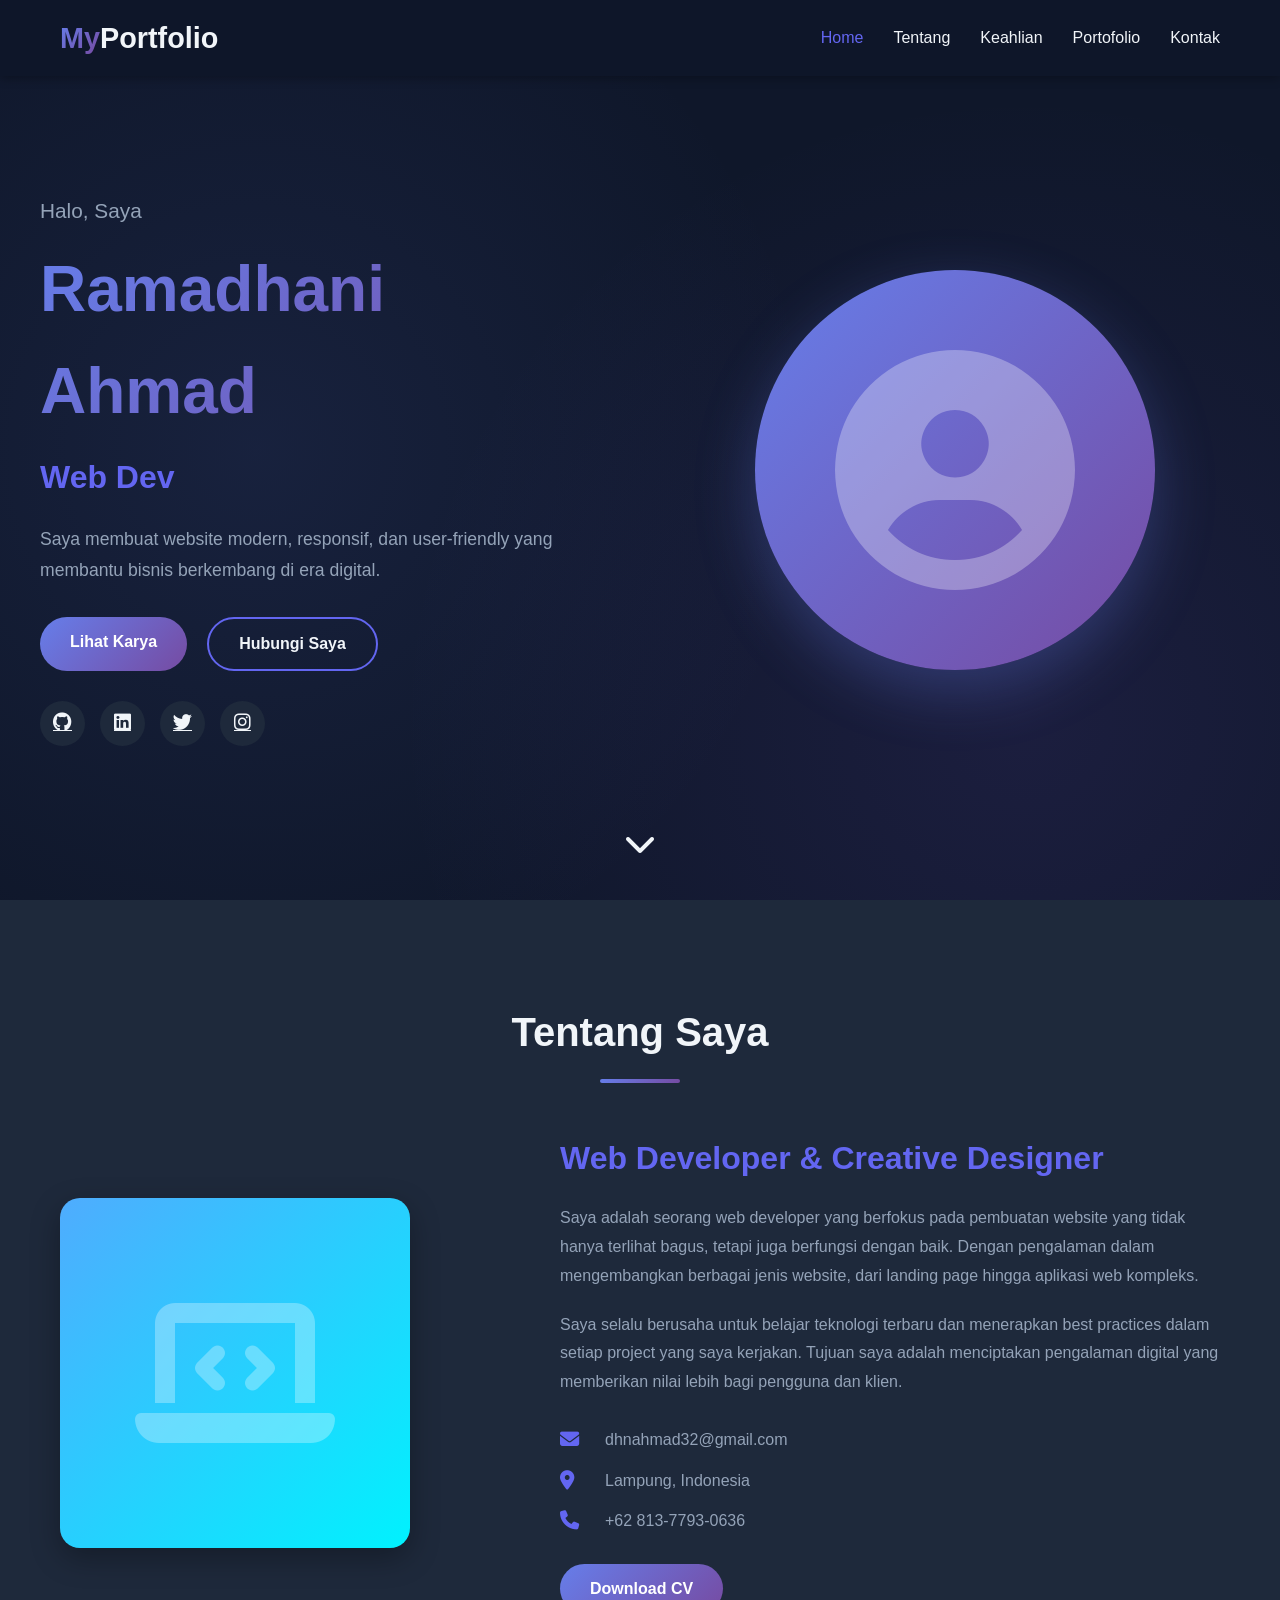
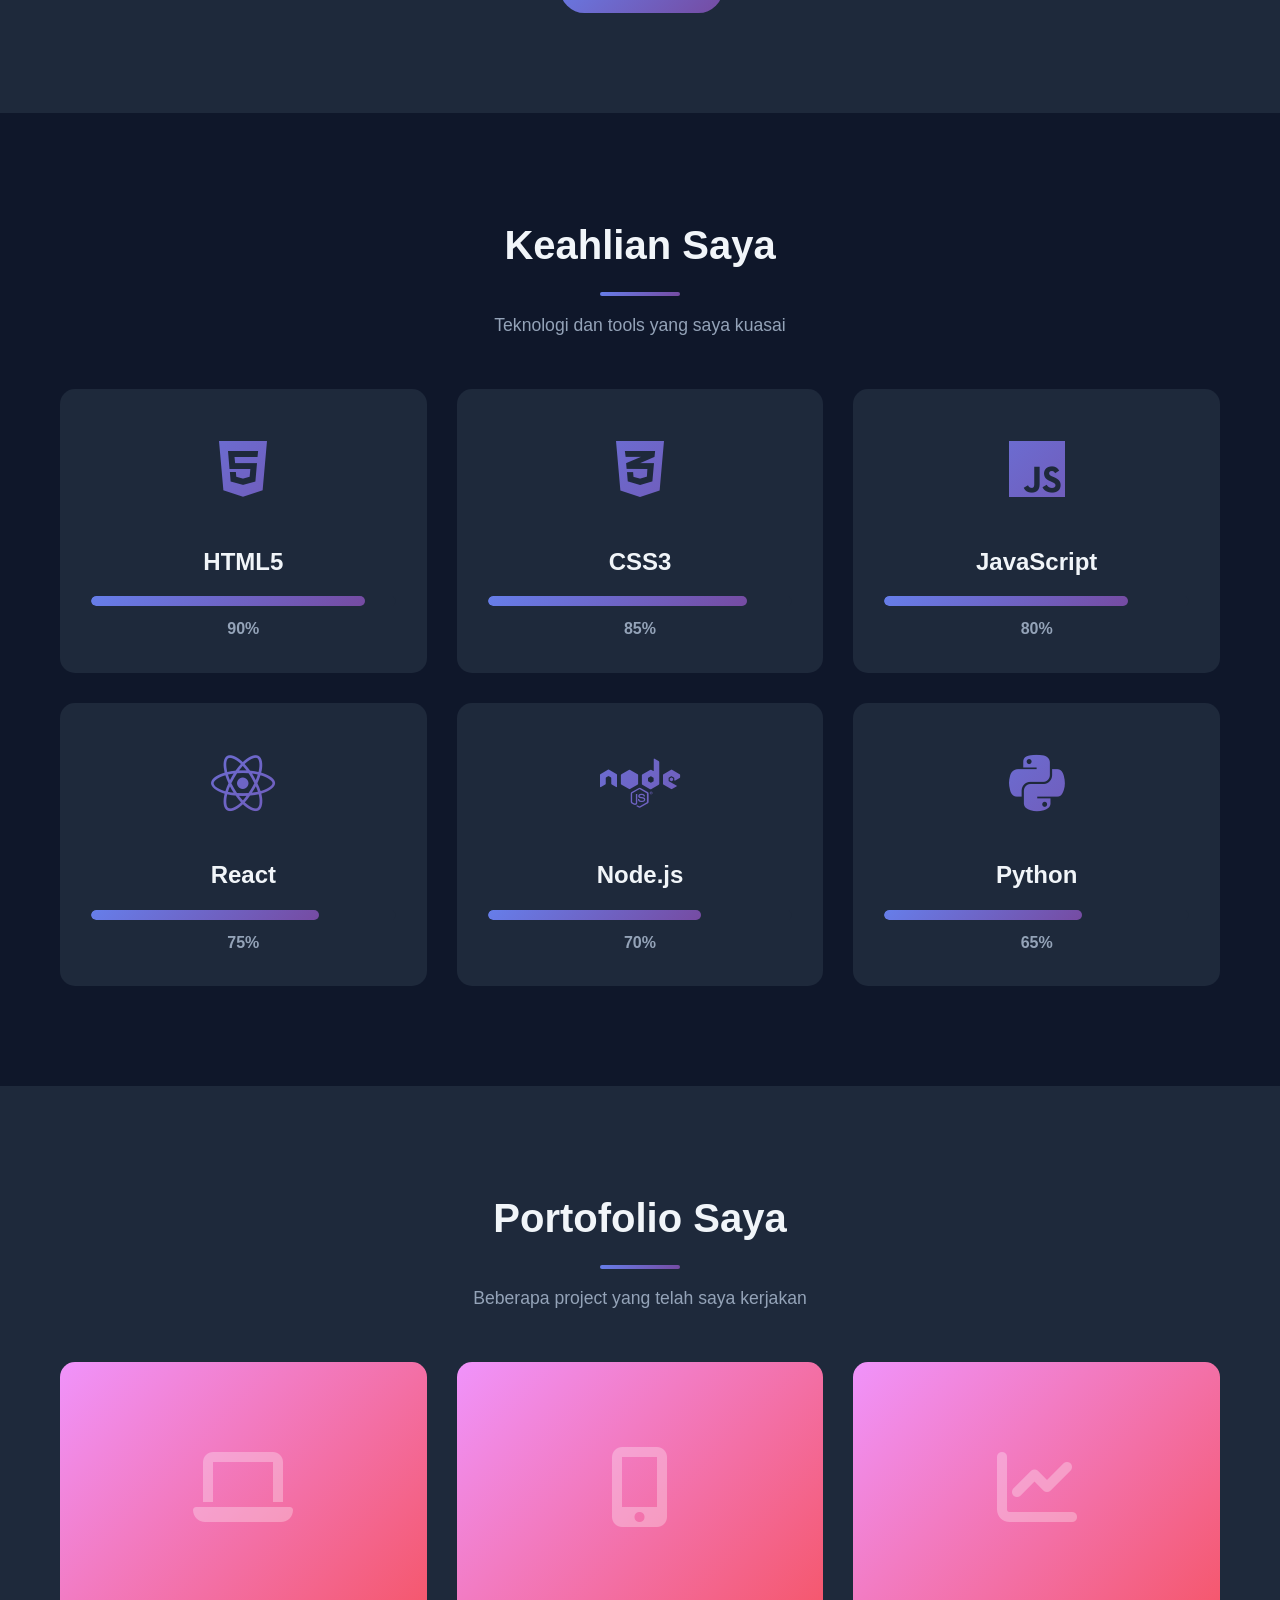
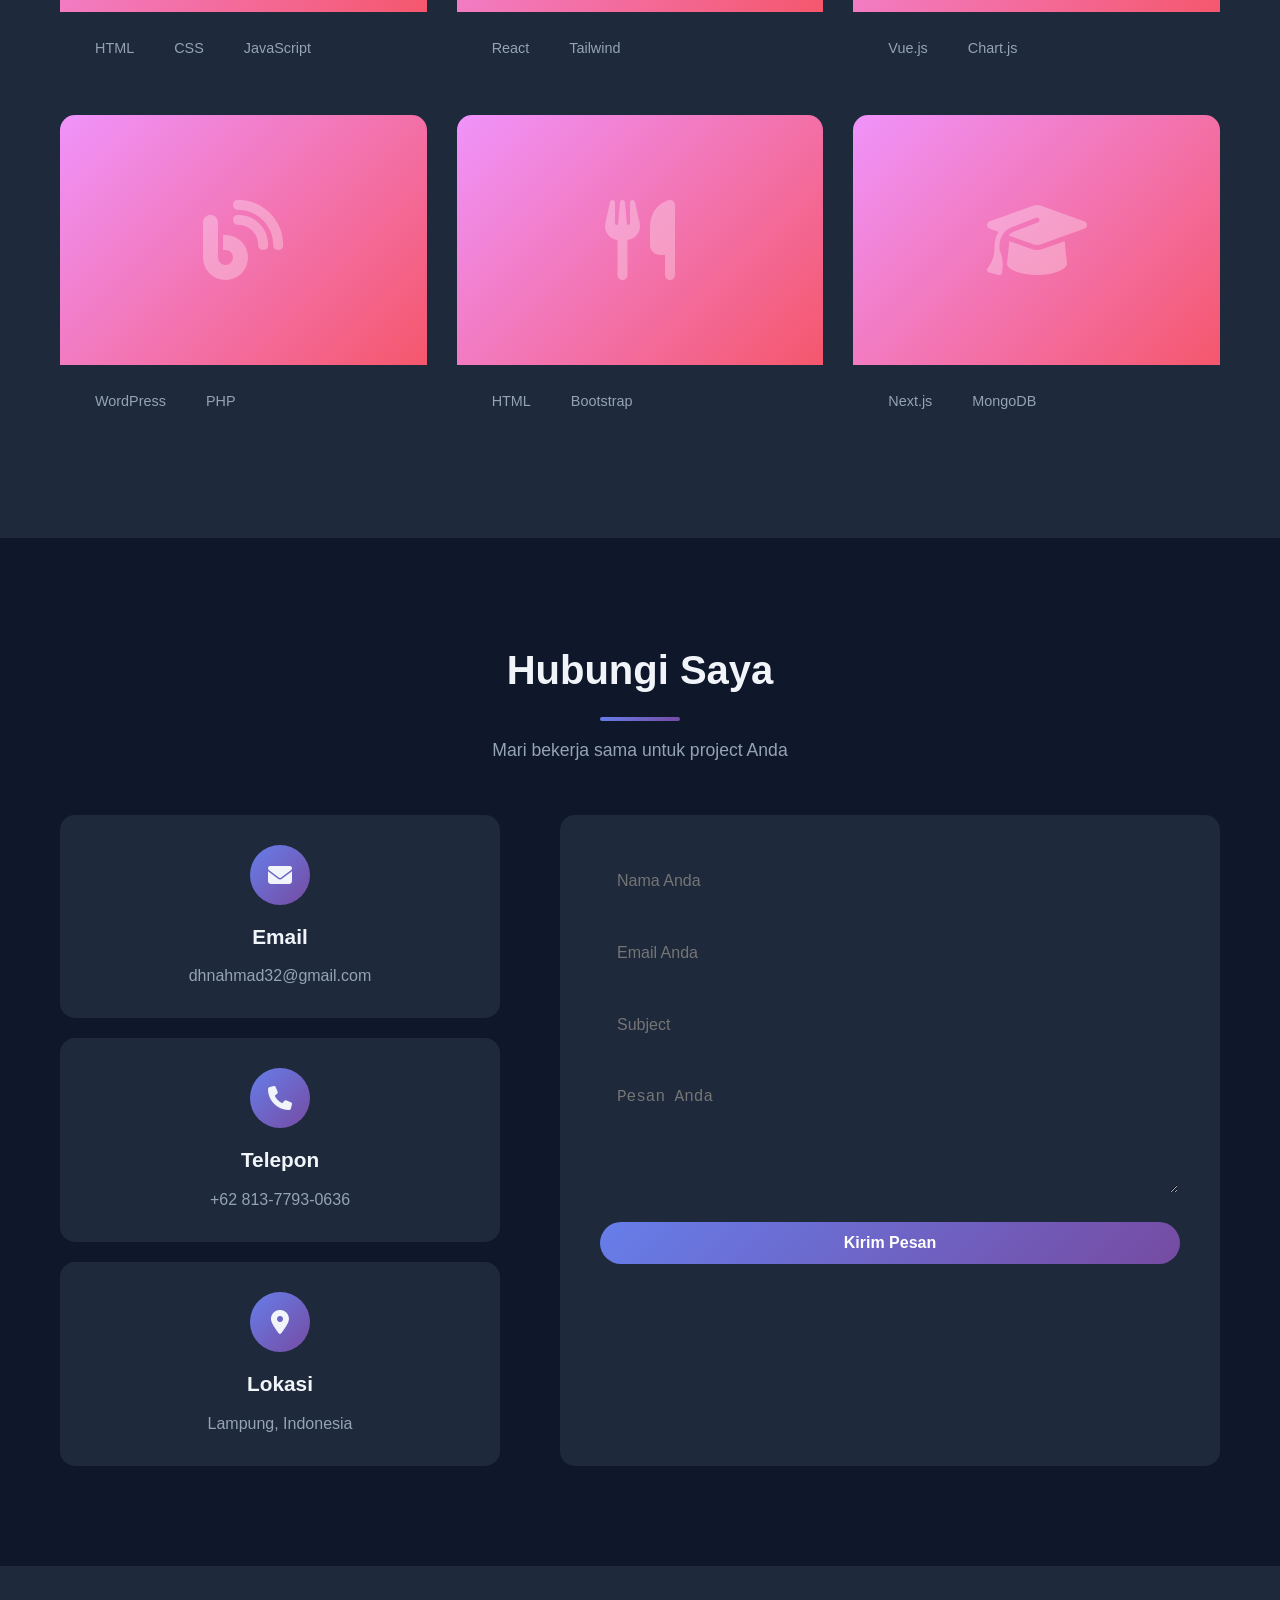
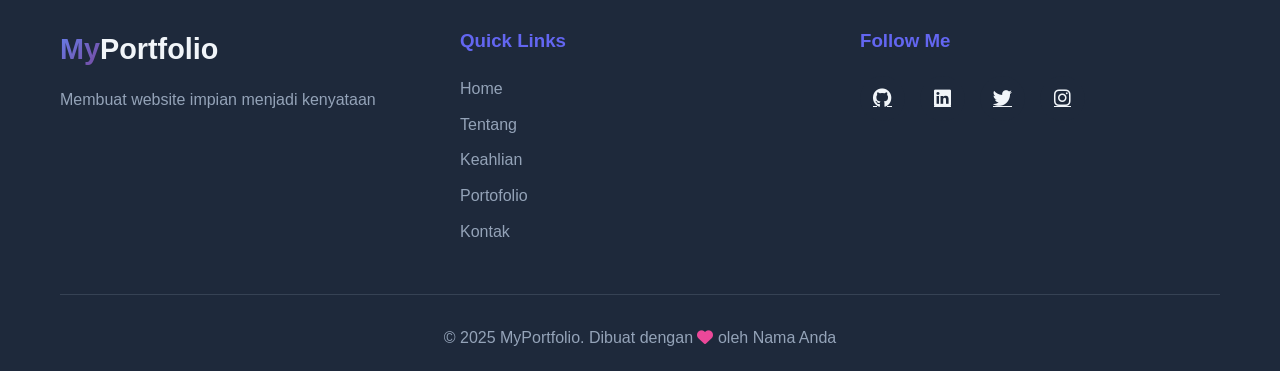
==== index.html @ 83911832 "porto" ====
<!DOCTYPE html>
<html lang="id">
<head>
    <meta charset="UTF-8">
    <meta name="viewport" content="width=device-width, initial-scale=1.0">
    <title>Portofolio Saya | Web Developer</title>
    <link rel="stylesheet" href="styles.css">
    <link rel="stylesheet" href="https://cdnjs.cloudflare.com/ajax/libs/font-awesome/6.4.0/css/all.min.css">
</head>
<body>
    <!-- Navigation -->
    <nav class="navbar">
        <div class="container">
            <div class="logo">
                <h2><span class="gradient-text">My</span>Portfolio</h2>
            </div>
            <ul class="nav-links">
                <li><a href="#home">Home</a></li>
                <li><a href="#about">Tentang</a></li>
                <li><a href="#skills">Keahlian</a></li>
                <li><a href="#portfolio">Portofolio</a></li>
                <li><a href="#contact">Kontak</a></li>
            </ul>
            <div class="hamburger">
                <span></span>
                <span></span>
                <span></span>
            </div>
        </div>
    </nav>

    <!-- Hero Section -->
    <section id="home" class="hero">
        <div class="hero-content">
            <div class="hero-text">
                <p class="greeting">Halo, Saya</p>
                <h1 class="name">Ramadhani Ahmad</h1>
                <h2 class="title">
                    <span class="typing-text">Web Developer & Designer</span>
                </h2>
                <p class="description">
                    Saya membuat website modern, responsif, dan user-friendly yang membantu bisnis berkembang di era digital.
                </p>
                <div class="hero-buttons">
                    <a href="#portfolio" class="btn btn-primary">Lihat Karya</a>
                    <a href="#contact" class="btn btn-secondary">Hubungi Saya</a>
                </div>
                <div class="social-links">
                    <a href="https://github.com/dhani57" target="_blank"><i class="fab fa-github"></i></a>
                    <a href="https://www.linkedin.com/in/ramadhani-ahmad/" target="_blank"><i class="fab fa-linkedin"></i></a>
                    <a href="#" target="_blank"><i class="fab fa-twitter"></i></a>
                    <a href="https://www.instagram.com/ramadhnii_ahmd/" target="_blank"><i class="fab fa-instagram"></i></a>
                </div>
            </div>
            <div class="hero-image">
                <div class="image-placeholder">
                    <i class="fas fa-user-circle"></i>
                </div>
            </div>
        </div>
        <div class="scroll-down">
            <a href="#about"><i class="fas fa-chevron-down"></i></a>
        </div>
    </section>

    <!-- About Section -->
    <section id="about" class="about">
        <div class="container">
            <h2 class="section-title">Tentang Saya</h2>
            <div class="about-content">
                <div class="about-image">
                    <div class="about-img-placeholder">
                        <i class="fas fa-laptop-code"></i>
                    </div>
                </div>
                <div class="about-text">
                    <h3>Web Developer & Creative Designer</h3>
                    <p>
                        Saya adalah seorang web developer yang berfokus pada pembuatan website yang tidak hanya terlihat bagus, 
                        tetapi juga berfungsi dengan baik. Dengan pengalaman dalam mengembangkan berbagai jenis website, 
                        dari landing page hingga aplikasi web kompleks.
                    </p>
                    <p>
                        Saya selalu berusaha untuk belajar teknologi terbaru dan menerapkan best practices dalam setiap project 
                        yang saya kerjakan. Tujuan saya adalah menciptakan pengalaman digital yang memberikan nilai lebih bagi 
                        pengguna dan klien.
                    </p>
                    <div class="about-info">
                        <div class="info-item">
                            <i class="fas fa-envelope"></i>
                            <span>dhnahmad32@gmail.com</span>
                        </div>
                        <div class="info-item">
                            <i class="fas fa-map-marker-alt"></i>
                            <span>Lampung, Indonesia</span>
                        </div>
                        <div class="info-item">
                            <i class="fas fa-phone"></i>
                            <span>+62 813-7793-0636</span>
                        </div>
                    </div>
                    <a href="#" class="btn btn-primary" download>Download CV</a>
                </div>
            </div>
        </div>
    </section>

    <!-- Skills Section -->
    <section id="skills" class="skills">
        <div class="container">
            <h2 class="section-title">Keahlian Saya</h2>
            <p class="section-subtitle">Teknologi dan tools yang saya kuasai</p>
            <div class="skills-grid">
                <div class="skill-card">
                    <div class="skill-icon">
                        <i class="fab fa-html5"></i>
                    </div>
                    <h3>HTML5</h3>
                    <div class="skill-bar">
                        <div class="skill-progress" style="width: 90%"></div>
                    </div>
                    <span class="skill-percent">90%</span>
                </div>
                <div class="skill-card">
                    <div class="skill-icon">
                        <i class="fab fa-css3-alt"></i>
                    </div>
                    <h3>CSS3</h3>
                    <div class="skill-bar">
                        <div class="skill-progress" style="width: 85%"></div>
                    </div>
                    <span class="skill-percent">85%</span>
                </div>
                <div class="skill-card">
                    <div class="skill-icon">
                        <i class="fab fa-js"></i>
                    </div>
                    <h3>JavaScript</h3>
                    <div class="skill-bar">
                        <div class="skill-progress" style="width: 80%"></div>
                    </div>
                    <span class="skill-percent">80%</span>
                </div>
                <div class="skill-card">
                    <div class="skill-icon">
                        <i class="fab fa-react"></i>
                    </div>
                    <h3>React</h3>
                    <div class="skill-bar">
                        <div class="skill-progress" style="width: 75%"></div>
                    </div>
                    <span class="skill-percent">75%</span>
                </div>
                <div class="skill-card">
                    <div class="skill-icon">
                        <i class="fab fa-node"></i>
                    </div>
                    <h3>Node.js</h3>
                    <div class="skill-bar">
                        <div class="skill-progress" style="width: 70%"></div>
                    </div>
                    <span class="skill-percent">70%</span>
                </div>
                <div class="skill-card">
                    <div class="skill-icon">
                        <i class="fab fa-python"></i>
                    </div>
                    <h3>Python</h3>
                    <div class="skill-bar">
                        <div class="skill-progress" style="width: 65%"></div>
                    </div>
                    <span class="skill-percent">65%</span>
                </div>
            </div>
        </div>
    </section>

    <!-- Portfolio Section -->
    <section id="portfolio" class="portfolio">
        <div class="container">
            <h2 class="section-title">Portofolio Saya</h2>
            <p class="section-subtitle">Beberapa project yang telah saya kerjakan</p>
            <div class="portfolio-grid">
                <div class="portfolio-card">
                    <div class="portfolio-image">
                        <div class="portfolio-placeholder">
                            <i class="fas fa-laptop"></i>
                        </div>
                        <div class="portfolio-overlay">
                            <h3>E-Commerce Book Website</h3>
                            <p>Platform belanja buku online modern dengan fitur lengkap</p>
                            <div class="portfolio-links">
                                <a href="#" class="portfolio-link"><i class="fas fa-eye"></i></a>
                                <a href="#" class="portfolio-link"><i class="fab fa-github"></i></a>
                            </div>
                        </div>
                    </div>
                    <div class="portfolio-info">
                        <div class="portfolio-tags">
                            <span class="tag">HTML</span>
                            <span class="tag">CSS</span>
                            <span class="tag">JavaScript</span>
                        </div>
                    </div>
                </div>
                <div class="portfolio-card">
                    <div class="portfolio-image">
                        <div class="portfolio-placeholder">
                            <i class="fas fa-mobile-alt"></i>
                        </div>
                        <div class="portfolio-overlay">
                            <h3>Landing Page</h3>
                            <p>Landing page responsif untuk startup teknologi</p>
                            <div class="portfolio-links">
                                <a href="#" class="portfolio-link"><i class="fas fa-eye"></i></a>
                                <a href="#" class="portfolio-link"><i class="fab fa-github"></i></a>
                            </div>
                        </div>
                    </div>
                    <div class="portfolio-info">
                        <div class="portfolio-tags">
                            <span class="tag">React</span>
                            <span class="tag">Tailwind</span>
                        </div>
                    </div>
                </div>
                <div class="portfolio-card">
                    <div class="portfolio-image">
                        <div class="portfolio-placeholder">
                            <i class="fas fa-chart-line"></i>
                        </div>
                        <div class="portfolio-overlay">
                            <h3>Dashboard Analytics</h3>
                            <p>Dashboard interaktif untuk monitoring data bisnis</p>
                            <div class="portfolio-links">
                                <a href="#" class="portfolio-link"><i class="fas fa-eye"></i></a>
                                <a href="#" class="portfolio-link"><i class="fab fa-github"></i></a>
                            </div>
                        </div>
                    </div>
                    <div class="portfolio-info">
                        <div class="portfolio-tags">
                            <span class="tag">Vue.js</span>
                            <span class="tag">Chart.js</span>
                        </div>
                    </div>
                </div>
                <div class="portfolio-card">
                    <div class="portfolio-image">
                        <div class="portfolio-placeholder">
                            <i class="fas fa-blog"></i>
                        </div>
                        <div class="portfolio-overlay">
                            <h3>Blog Platform</h3>
                            <p>Platform blogging dengan CMS modern</p>
                            <div class="portfolio-links">
                                <a href="#" class="portfolio-link"><i class="fas fa-eye"></i></a>
                                <a href="#" class="portfolio-link"><i class="fab fa-github"></i></a>
                            </div>
                        </div>
                    </div>
                    <div class="portfolio-info">
                        <div class="portfolio-tags">
                            <span class="tag">WordPress</span>
                            <span class="tag">PHP</span>
                        </div>
                    </div>
                </div>
                <div class="portfolio-card">
                    <div class="portfolio-image">
                        <div class="portfolio-placeholder">
                            <i class="fas fa-utensils"></i>
                        </div>
                        <div class="portfolio-overlay">
                            <h3>Restaurant Website</h3>
                            <p>Website restoran dengan sistem pemesanan online</p>
                            <div class="portfolio-links">
                                <a href="#" class="portfolio-link"><i class="fas fa-eye"></i></a>
                                <a href="#" class="portfolio-link"><i class="fab fa-github"></i></a>
                            </div>
                        </div>
                    </div>
                    <div class="portfolio-info">
                        <div class="portfolio-tags">
                            <span class="tag">HTML</span>
                            <span class="tag">Bootstrap</span>
                        </div>
                    </div>
                </div>
                <div class="portfolio-card">
                    <div class="portfolio-image">
                        <div class="portfolio-placeholder">
                            <i class="fas fa-graduation-cap"></i>
                        </div>
                        <div class="portfolio-overlay">
                            <h3>Learning Platform</h3>
                            <p>Platform e-learning interaktif</p>
                            <div class="portfolio-links">
                                <a href="#" class="portfolio-link"><i class="fas fa-eye"></i></a>
                                <a href="#" class="portfolio-link"><i class="fab fa-github"></i></a>
                            </div>
                        </div>
                    </div>
                    <div class="portfolio-info">
                        <div class="portfolio-tags">
                            <span class="tag">Next.js</span>
                            <span class="tag">MongoDB</span>
                        </div>
                    </div>
                </div>
            </div>
        </div>
    </section>

    <!-- Contact Section -->
    <section id="contact" class="contact">
        <div class="container">
            <h2 class="section-title">Hubungi Saya</h2>
            <p class="section-subtitle">Mari bekerja sama untuk project Anda</p>
            <div class="contact-content">
                <div class="contact-info">
                    <div class="contact-card">
                        <div class="contact-icon">
                            <i class="fas fa-envelope"></i>
                        </div>
                        <h3>Email</h3>
                        <p>dhnahmad32@gmail.com</p>
                    </div>
                    <div class="contact-card">
                        <div class="contact-icon">
                            <i class="fas fa-phone"></i>
                        </div>
                        <h3>Telepon</h3>
                        <p>+62 813-7793-0636</p>
                    </div>
                    <div class="contact-card">
                        <div class="contact-icon">
                            <i class="fas fa-map-marker-alt"></i>
                        </div>
                        <h3>Lokasi</h3>
                        <p>Lampung, Indonesia</p>
                    </div>
                </div>
                <form class="contact-form">
                    <div class="form-group">
                        <input type="text" placeholder="Nama Anda" required>
                    </div>
                    <div class="form-group">
                        <input type="email" placeholder="Email Anda" required>
                    </div>
                    <div class="form-group">
                        <input type="text" placeholder="Subject" required>
                    </div>
                    <div class="form-group">
                        <textarea rows="5" placeholder="Pesan Anda" required></textarea>
                    </div>
                    <button type="submit" class="btn btn-primary">Kirim Pesan</button>
                </form>
            </div>
        </div>
    </section>

    <!-- Footer -->
    <footer class="footer">
        <div class="container">
            <div class="footer-content">
                <div class="footer-logo">
                    <h2><span class="gradient-text">My</span>Portfolio</h2>
                    <p>Membuat website impian menjadi kenyataan</p>
                </div>
                <div class="footer-links">
                    <h3>Quick Links</h3>
                    <ul>
                        <li><a href="#home">Home</a></li>
                        <li><a href="#about">Tentang</a></li>
                        <li><a href="#skills">Keahlian</a></li>
                        <li><a href="#portfolio">Portofolio</a></li>
                        <li><a href="#contact">Kontak</a></li>
                    </ul>
                </div>
                <div class="footer-social">
                    <h3>Follow Me</h3>
                    <div class="social-links">
                        <a href="#" target="_blank"><i class="fab fa-github"></i></a>
                        <a href="#" target="_blank"><i class="fab fa-linkedin"></i></a>
                        <a href="#" target="_blank"><i class="fab fa-twitter"></i></a>
                        <a href="#" target="_blank"><i class="fab fa-instagram"></i></a>
                    </div>
                </div>
            </div>
            <div class="footer-bottom">
                <p>&copy; 2025 MyPortfolio. Dibuat dengan <i class="fas fa-heart"></i> oleh Nama Anda</p>
            </div>
        </div>
    </footer>

    <script src="script.js"></script>
</body>
</html>
---- styles.css ----
/* ===== Global Styles ===== */
* {
    margin: 0;
    padding: 0;
    box-sizing: border-box;
}

:root {
    --primary-color: #6366f1;
    --secondary-color: #8b5cf6;
    --dark-bg: #0f172a;
    --light-bg: #1e293b;
    --text-light: #f1f5f9;
    --text-gray: #94a3b8;
    --accent-color: #ec4899;
    --gradient-1: linear-gradient(135deg, #667eea 0%, #764ba2 100%);
    --gradient-2: linear-gradient(135deg, #f093fb 0%, #f5576c 100%);
    --gradient-3: linear-gradient(135deg, #4facfe 0%, #00f2fe 100%);
    --card-bg: #1e293b;
    --shadow: 0 10px 30px rgba(0, 0, 0, 0.3);
}

html {
    scroll-behavior: smooth;
}

body {
    font-family: 'Segoe UI', Tahoma, Geneva, Verdana, sans-serif;
    background: var(--dark-bg);
    color: var(--text-light);
    line-height: 1.6;
    overflow-x: hidden;
}

.container {
    max-width: 1200px;
    margin: 0 auto;
    padding: 0 20px;
}

.gradient-text {
    background: var(--gradient-1);
    -webkit-background-clip: text;
    -webkit-text-fill-color: transparent;
    background-clip: text;
}

.section-title {
    font-size: 2.5rem;
    text-align: center;
    margin-bottom: 15px;
    position: relative;
}

.section-title::after {
    content: '';
    display: block;
    width: 80px;
    height: 4px;
    background: var(--gradient-1);
    margin: 15px auto;
    border-radius: 2px;
}

.section-subtitle {
    text-align: center;
    color: var(--text-gray);
    margin-bottom: 50px;
    font-size: 1.1rem;
}

.btn {
    display: inline-block;
    padding: 12px 30px;
    border-radius: 30px;
    text-decoration: none;
    font-weight: 600;
    transition: all 0.3s ease;
    border: none;
    cursor: pointer;
    font-size: 1rem;
}

.btn-primary {
    background: var(--gradient-1);
    color: white;
}

.btn-primary:hover {
    transform: translateY(-3px);
    box-shadow: 0 10px 20px rgba(102, 126, 234, 0.4);
}

.btn-secondary {
    background: transparent;
    color: var(--text-light);
    border: 2px solid var(--primary-color);
}

.btn-secondary:hover {
    background: var(--primary-color);
    transform: translateY(-3px);
}

/* ===== Navigation ===== */
.navbar {
    position: fixed;
    width: 100%;
    top: 0;
    z-index: 1000;
    background: rgba(15, 23, 42, 0.95);
    backdrop-filter: blur(10px);
    padding: 15px 0;
    box-shadow: 0 2px 10px rgba(0, 0, 0, 0.3);
}

.navbar .container {
    display: flex;
    justify-content: space-between;
    align-items: center;
}

.logo h2 {
    font-size: 1.8rem;
    font-weight: 700;
}

.nav-links {
    display: flex;
    list-style: none;
    gap: 30px;
}

.nav-links a {
    color: var(--text-light);
    text-decoration: none;
    font-weight: 500;
    transition: all 0.3s ease;
    position: relative;
}

.nav-links a::after {
    content: '';
    position: absolute;
    bottom: -5px;
    left: 0;
    width: 0;
    height: 2px;
    background: var(--gradient-1);
    transition: width 0.3s ease;
}

.nav-links a:hover::after {
    width: 100%;
}

.hamburger {
    display: none;
    flex-direction: column;
    cursor: pointer;
    gap: 5px;
}

.hamburger span {
    width: 25px;
    height: 3px;
    background: var(--text-light);
    border-radius: 3px;
    transition: all 0.3s ease;
}

/* ===== Hero Section ===== */
.hero {
    min-height: 100vh;
    display: flex;
    align-items: center;
    justify-content: center;
    padding: 100px 20px 60px;
    position: relative;
}

.hero::before {
    content: '';
    position: absolute;
    top: 0;
    left: 0;
    width: 100%;
    height: 100%;
    background: radial-gradient(circle at 20% 50%, rgba(102, 126, 234, 0.1) 0%, transparent 50%),
                radial-gradient(circle at 80% 80%, rgba(139, 92, 246, 0.1) 0%, transparent 50%);
    pointer-events: none;
}

.hero-content {
    display: grid;
    grid-template-columns: 1fr 1fr;
    gap: 60px;
    align-items: center;
    max-width: 1200px;
    margin: 0 auto;
    position: relative;
    z-index: 1;
}

.greeting {
    font-size: 1.3rem;
    color: var(--text-gray);
    margin-bottom: 10px;
}

.name {
    font-size: 4rem;
    margin-bottom: 10px;
    background: var(--gradient-1);
    -webkit-background-clip: text;
    -webkit-text-fill-color: transparent;
    background-clip: text;
}

.title {
    font-size: 2rem;
    color: var(--text-light);
    margin-bottom: 20px;
}

.typing-text {
    color: var(--primary-color);
}

.description {
    color: var(--text-gray);
    font-size: 1.1rem;
    margin-bottom: 30px;
    line-height: 1.8;
}

.hero-buttons {
    display: flex;
    gap: 20px;
    margin-bottom: 30px;
}

.social-links {
    display: flex;
    gap: 15px;
}

.social-links a {
    width: 45px;
    height: 45px;
    border-radius: 50%;
    background: var(--light-bg);
    display: flex;
    align-items: center;
    justify-content: center;
    color: var(--text-light);
    font-size: 1.2rem;
    transition: all 0.3s ease;
}

.social-links a:hover {
    background: var(--gradient-1);
    transform: translateY(-5px);
}

.hero-image {
    display: flex;
    justify-content: center;
    align-items: center;
}

.image-placeholder {
    width: 400px;
    height: 400px;
    border-radius: 50%;
    background: var(--gradient-1);
    display: flex;
    align-items: center;
    justify-content: center;
    font-size: 15rem;
    color: rgba(255, 255, 255, 0.3);
    box-shadow: 0 20px 60px rgba(102, 126, 234, 0.3);
    animation: float 3s ease-in-out infinite;
}

@keyframes float {
    0%, 100% {
        transform: translateY(0);
    }
    50% {
        transform: translateY(-20px);
    }
}

.scroll-down {
    position: absolute;
    bottom: 30px;
    left: 50%;
    transform: translateX(-50%);
}

.scroll-down a {
    color: var(--text-light);
    font-size: 2rem;
    animation: bounce 2s infinite;
}

@keyframes bounce {
    0%, 20%, 50%, 80%, 100% {
        transform: translateY(0);
    }
    40% {
        transform: translateY(-10px);
    }
    60% {
        transform: translateY(-5px);
    }
}

/* ===== About Section ===== */
.about {
    padding: 100px 20px;
    background: var(--light-bg);
}

.about-content {
    display: grid;
    grid-template-columns: 1fr 1.5fr;
    gap: 60px;
    align-items: center;
    margin-top: 50px;
}

.about-img-placeholder {
    width: 100%;
    max-width: 350px;
    height: 350px;
    background: var(--gradient-3);
    border-radius: 20px;
    display: flex;
    align-items: center;
    justify-content: center;
    font-size: 10rem;
    color: rgba(255, 255, 255, 0.3);
    box-shadow: var(--shadow);
}

.about-text h3 {
    font-size: 2rem;
    margin-bottom: 20px;
    color: var(--primary-color);
}

.about-text p {
    color: var(--text-gray);
    margin-bottom: 20px;
    line-height: 1.8;
}

.about-info {
    margin: 30px 0;
    display: flex;
    flex-direction: column;
    gap: 15px;
}

.info-item {
    display: flex;
    align-items: center;
    gap: 15px;
    color: var(--text-gray);
}

.info-item i {
    color: var(--primary-color);
    font-size: 1.2rem;
    width: 30px;
}

/* ===== Skills Section ===== */
.skills {
    padding: 100px 20px;
}

.skills-grid {
    display: grid;
    grid-template-columns: repeat(auto-fit, minmax(280px, 1fr));
    gap: 30px;
    margin-top: 50px;
}

.skill-card {
    background: var(--card-bg);
    padding: 30px;
    border-radius: 15px;
    text-align: center;
    transition: all 0.3s ease;
    border: 1px solid transparent;
}

.skill-card:hover {
    transform: translateY(-10px);
    border-color: var(--primary-color);
    box-shadow: 0 10px 30px rgba(99, 102, 241, 0.3);
}

.skill-icon {
    font-size: 4rem;
    margin-bottom: 20px;
    background: var(--gradient-1);
    -webkit-background-clip: text;
    -webkit-text-fill-color: transparent;
    background-clip: text;
}

.skill-card h3 {
    font-size: 1.5rem;
    margin-bottom: 15px;
}

.skill-bar {
    background: var(--light-bg);
    height: 10px;
    border-radius: 10px;
    overflow: hidden;
    margin-bottom: 10px;
}

.skill-progress {
    height: 100%;
    background: var(--gradient-1);
    border-radius: 10px;
    animation: progressBar 1.5s ease-out;
}

@keyframes progressBar {
    from {
        width: 0;
    }
}

.skill-percent {
    color: var(--text-gray);
    font-weight: 600;
}

/* ===== Portfolio Section ===== */
.portfolio {
    padding: 100px 20px;
    background: var(--light-bg);
}

.portfolio-grid {
    display: grid;
    grid-template-columns: repeat(auto-fit, minmax(350px, 1fr));
    gap: 30px;
    margin-top: 50px;
}

.portfolio-card {
    background: var(--card-bg);
    border-radius: 15px;
    overflow: hidden;
    transition: all 0.3s ease;
    cursor: pointer;
}

.portfolio-card:hover {
    transform: translateY(-10px);
    box-shadow: 0 15px 40px rgba(0, 0, 0, 0.4);
}

.portfolio-image {
    position: relative;
    overflow: hidden;
    height: 250px;
}

.portfolio-placeholder {
    width: 100%;
    height: 100%;
    background: var(--gradient-2);
    display: flex;
    align-items: center;
    justify-content: center;
    font-size: 5rem;
    color: rgba(255, 255, 255, 0.3);
}

.portfolio-overlay {
    position: absolute;
    top: 0;
    left: 0;
    width: 100%;
    height: 100%;
    background: rgba(99, 102, 241, 0.95);
    display: flex;
    flex-direction: column;
    align-items: center;
    justify-content: center;
    opacity: 0;
    transition: all 0.3s ease;
    padding: 20px;
}

.portfolio-card:hover .portfolio-overlay {
    opacity: 1;
}

.portfolio-overlay h3 {
    font-size: 1.5rem;
    margin-bottom: 10px;
}

.portfolio-overlay p {
    text-align: center;
    margin-bottom: 20px;
}

.portfolio-links {
    display: flex;
    gap: 15px;
}

.portfolio-link {
    width: 45px;
    height: 45px;
    border-radius: 50%;
    background: white;
    color: var(--primary-color);
    display: flex;
    align-items: center;
    justify-content: center;
    text-decoration: none;
    font-size: 1.2rem;
    transition: all 0.3s ease;
}

.portfolio-link:hover {
    transform: scale(1.1);
}

.portfolio-info {
    padding: 20px;
}

.portfolio-tags {
    display: flex;
    flex-wrap: wrap;
    gap: 10px;
}

.tag {
    background: var(--light-bg);
    padding: 5px 15px;
    border-radius: 20px;
    font-size: 0.9rem;
    color: var(--text-gray);
}

/* ===== Contact Section ===== */
.contact {
    padding: 100px 20px;
}

.contact-content {
    display: grid;
    grid-template-columns: 1fr 1.5fr;
    gap: 60px;
    margin-top: 50px;
}

.contact-info {
    display: flex;
    flex-direction: column;
    gap: 20px;
}

.contact-card {
    background: var(--card-bg);
    padding: 30px;
    border-radius: 15px;
    text-align: center;
    transition: all 0.3s ease;
}

.contact-card:hover {
    transform: translateY(-5px);
    box-shadow: 0 10px 30px rgba(99, 102, 241, 0.2);
}

.contact-icon {
    width: 60px;
    height: 60px;
    margin: 0 auto 15px;
    border-radius: 50%;
    background: var(--gradient-1);
    display: flex;
    align-items: center;
    justify-content: center;
    font-size: 1.5rem;
}

.contact-card h3 {
    margin-bottom: 10px;
    font-size: 1.3rem;
}

.contact-card p {
    color: var(--text-gray);
}

.contact-form {
    background: var(--card-bg);
    padding: 40px;
    border-radius: 15px;
}

.form-group {
    margin-bottom: 20px;
}

.form-group input,
.form-group textarea {
    width: 100%;
    padding: 15px;
    background: var(--light-bg);
    border: 2px solid transparent;
    border-radius: 10px;
    color: var(--text-light);
    font-size: 1rem;
    transition: all 0.3s ease;
}

.form-group input:focus,
.form-group textarea:focus {
    outline: none;
    border-color: var(--primary-color);
}

.contact-form button {
    width: 100%;
}

/* ===== Footer ===== */
.footer {
    background: var(--light-bg);
    padding: 60px 20px 20px;
}

.footer-content {
    display: grid;
    grid-template-columns: repeat(auto-fit, minmax(250px, 1fr));
    gap: 40px;
    margin-bottom: 40px;
}

.footer-logo h2 {
    font-size: 1.8rem;
    margin-bottom: 15px;
}

.footer-logo p {
    color: var(--text-gray);
}

.footer-links h3,
.footer-social h3 {
    margin-bottom: 20px;
    color: var(--primary-color);
}

.footer-links ul {
    list-style: none;
}

.footer-links a {
    color: var(--text-gray);
    text-decoration: none;
    display: block;
    margin-bottom: 10px;
    transition: all 0.3s ease;
}

.footer-links a:hover {
    color: var(--primary-color);
    padding-left: 10px;
}

.footer-bottom {
    text-align: center;
    padding-top: 30px;
    border-top: 1px solid rgba(148, 163, 184, 0.2);
    color: var(--text-gray);
}

.footer-bottom i {
    color: var(--accent-color);
}

/* ===== Responsive Design ===== */
@media (max-width: 768px) {
    .hamburger {
        display: flex;
    }

    .nav-links {
        position: fixed;
        top: 70px;
        right: -100%;
        flex-direction: column;
        background: rgba(15, 23, 42, 0.98);
        width: 100%;
        padding: 30px;
        transition: all 0.3s ease;
    }

    .nav-links.active {
        right: 0;
    }

    .hero-content {
        grid-template-columns: 1fr;
        text-align: center;
    }

    .hero-image {
        order: -1;
    }

    .image-placeholder {
        width: 300px;
        height: 300px;
        font-size: 12rem;
    }

    .name {
        font-size: 2.5rem;
    }

    .title {
        font-size: 1.5rem;
    }

    .hero-buttons {
        justify-content: center;
        flex-wrap: wrap;
    }

    .social-links {
        justify-content: center;
    }

    .about-content {
        grid-template-columns: 1fr;
        text-align: center;
    }

    .about-img-placeholder {
        margin: 0 auto;
    }

    .about-info {
        align-items: center;
    }

    .contact-content {
        grid-template-columns: 1fr;
    }

    .portfolio-grid {
        grid-template-columns: 1fr;
    }

    .section-title {
        font-size: 2rem;
    }
}

@media (max-width: 480px) {
    .name {
        font-size: 2rem;
    }

    .title {
        font-size: 1.2rem;
    }

    .image-placeholder {
        width: 250px;
        height: 250px;
        font-size: 10rem;
    }

    .contact-form {
        padding: 20px;
    }
}
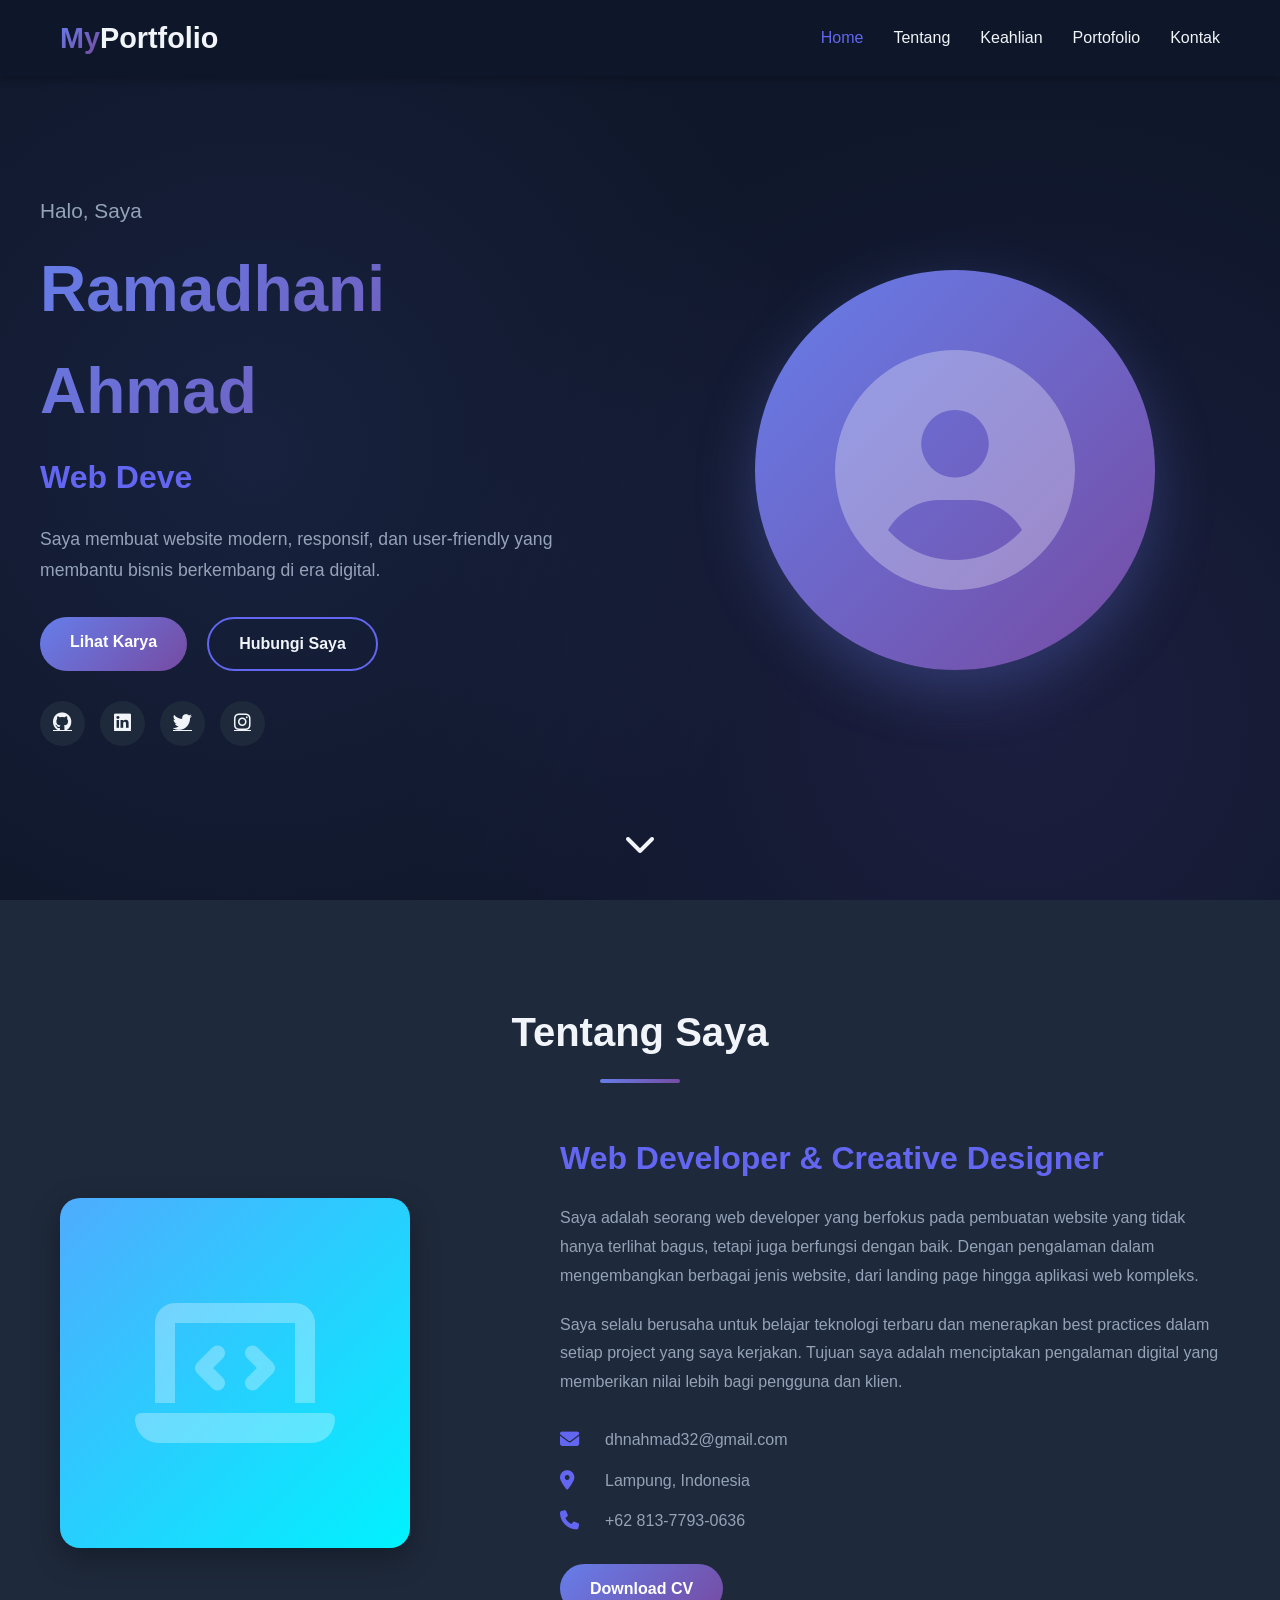
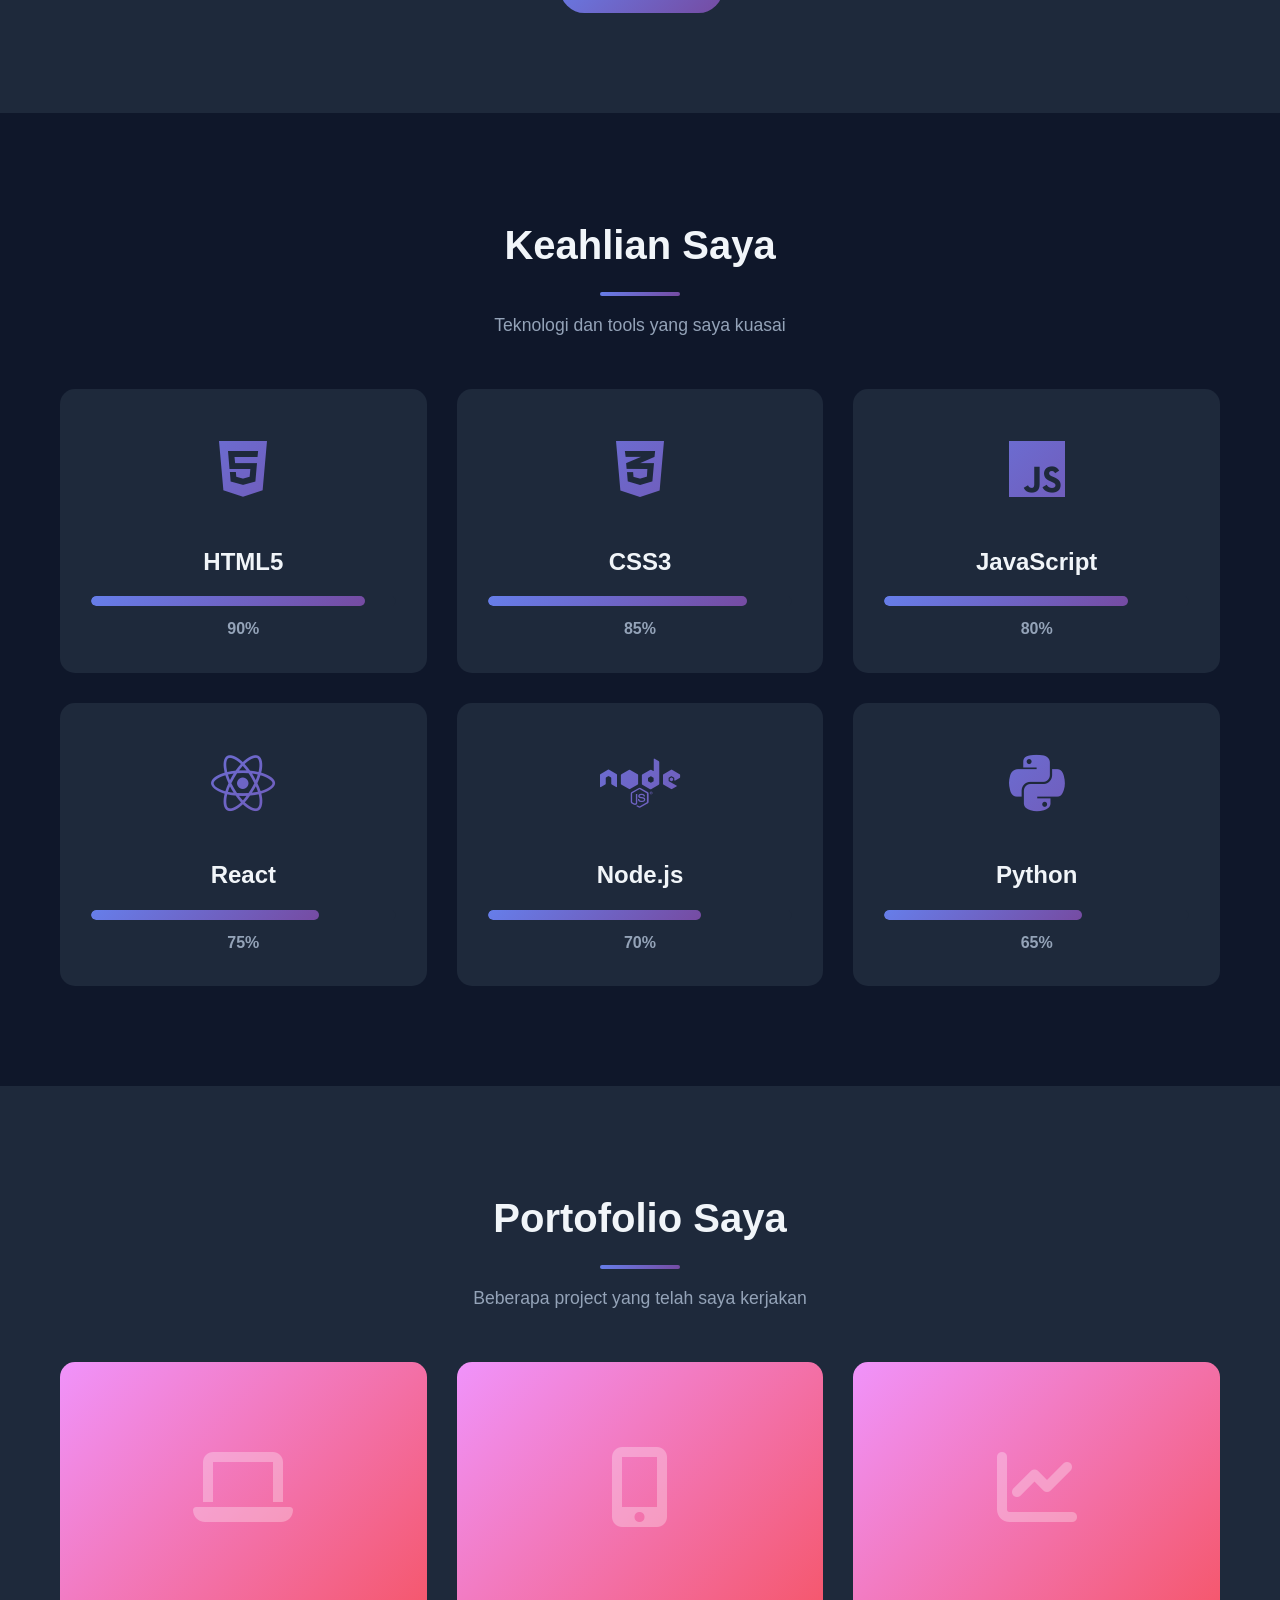
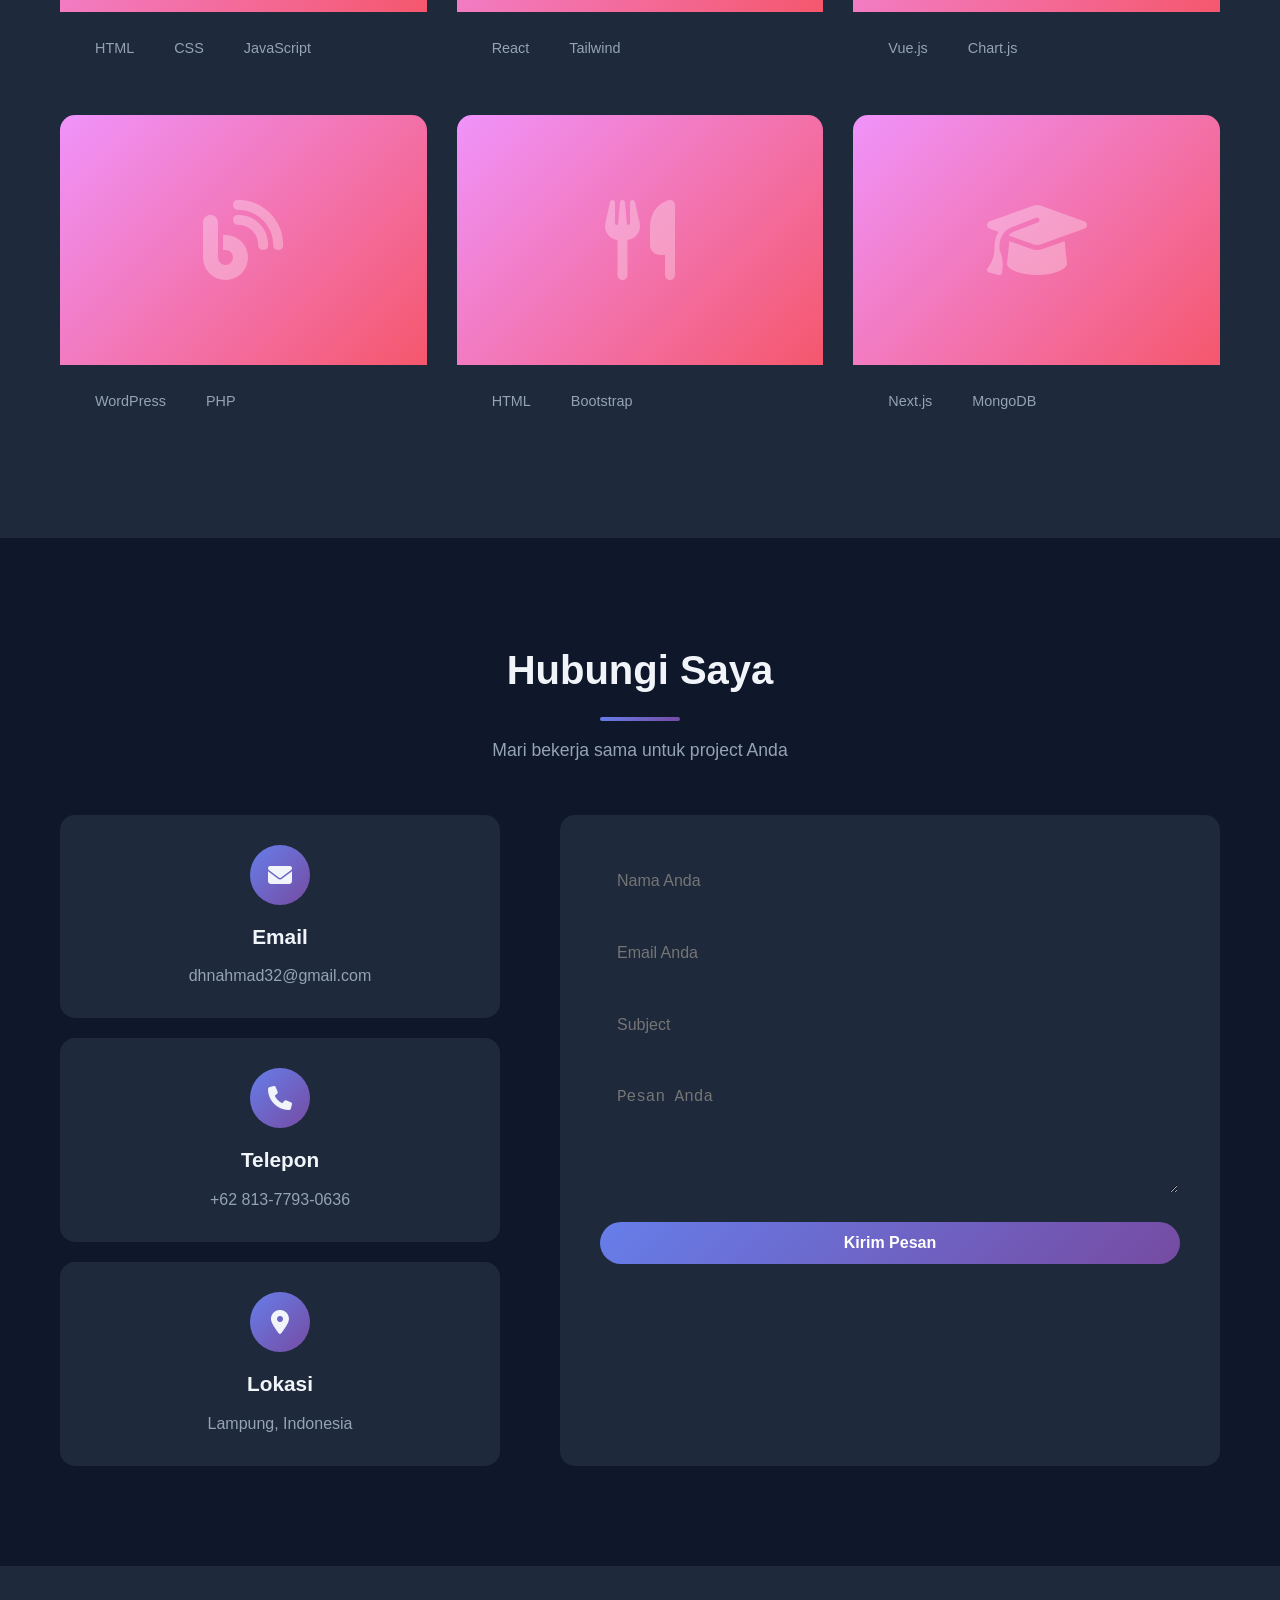
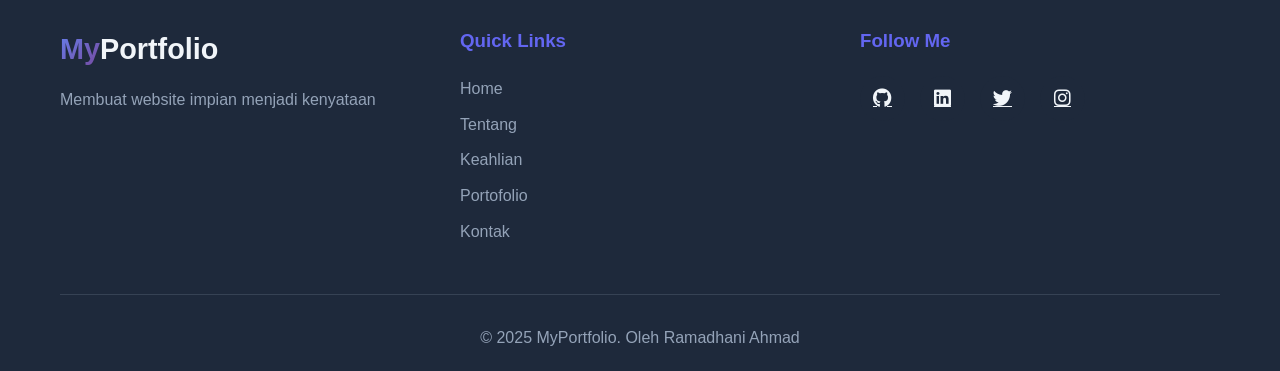
==== commit 3df7e9dc: "porto" ====
--- a/index.html
+++ b/index.html
@@ -381,15 +381,15 @@
                 <div class="footer-social">
                     <h3>Follow Me</h3>
                     <div class="social-links">
-                        <a href="#" target="_blank"><i class="fab fa-github"></i></a>
-                        <a href="#" target="_blank"><i class="fab fa-linkedin"></i></a>
+                        <a href="https://github.com/dhani57" target="_blank"><i class="fab fa-github"></i></a>
+                        <a href="https://www.linkedin.com/in/ramadhani-ahmad/" target="_blank"><i class="fab fa-linkedin"></i></a>
                         <a href="#" target="_blank"><i class="fab fa-twitter"></i></a>
-                        <a href="#" target="_blank"><i class="fab fa-instagram"></i></a>
+                        <a href="https://www.instagram.com/ramadhnii_ahmd/" target="_blank"><i class="fab fa-instagram"></i></a>
                     </div>
                 </div>
             </div>
             <div class="footer-bottom">
-                <p>&copy; 2025 MyPortfolio. Dibuat dengan <i class="fas fa-heart"></i> oleh Nama Anda</p>
+                <p>&copy; 2025 MyPortfolio. Oleh Ramadhani Ahmad</p>
             </div>
         </div>
     </footer>
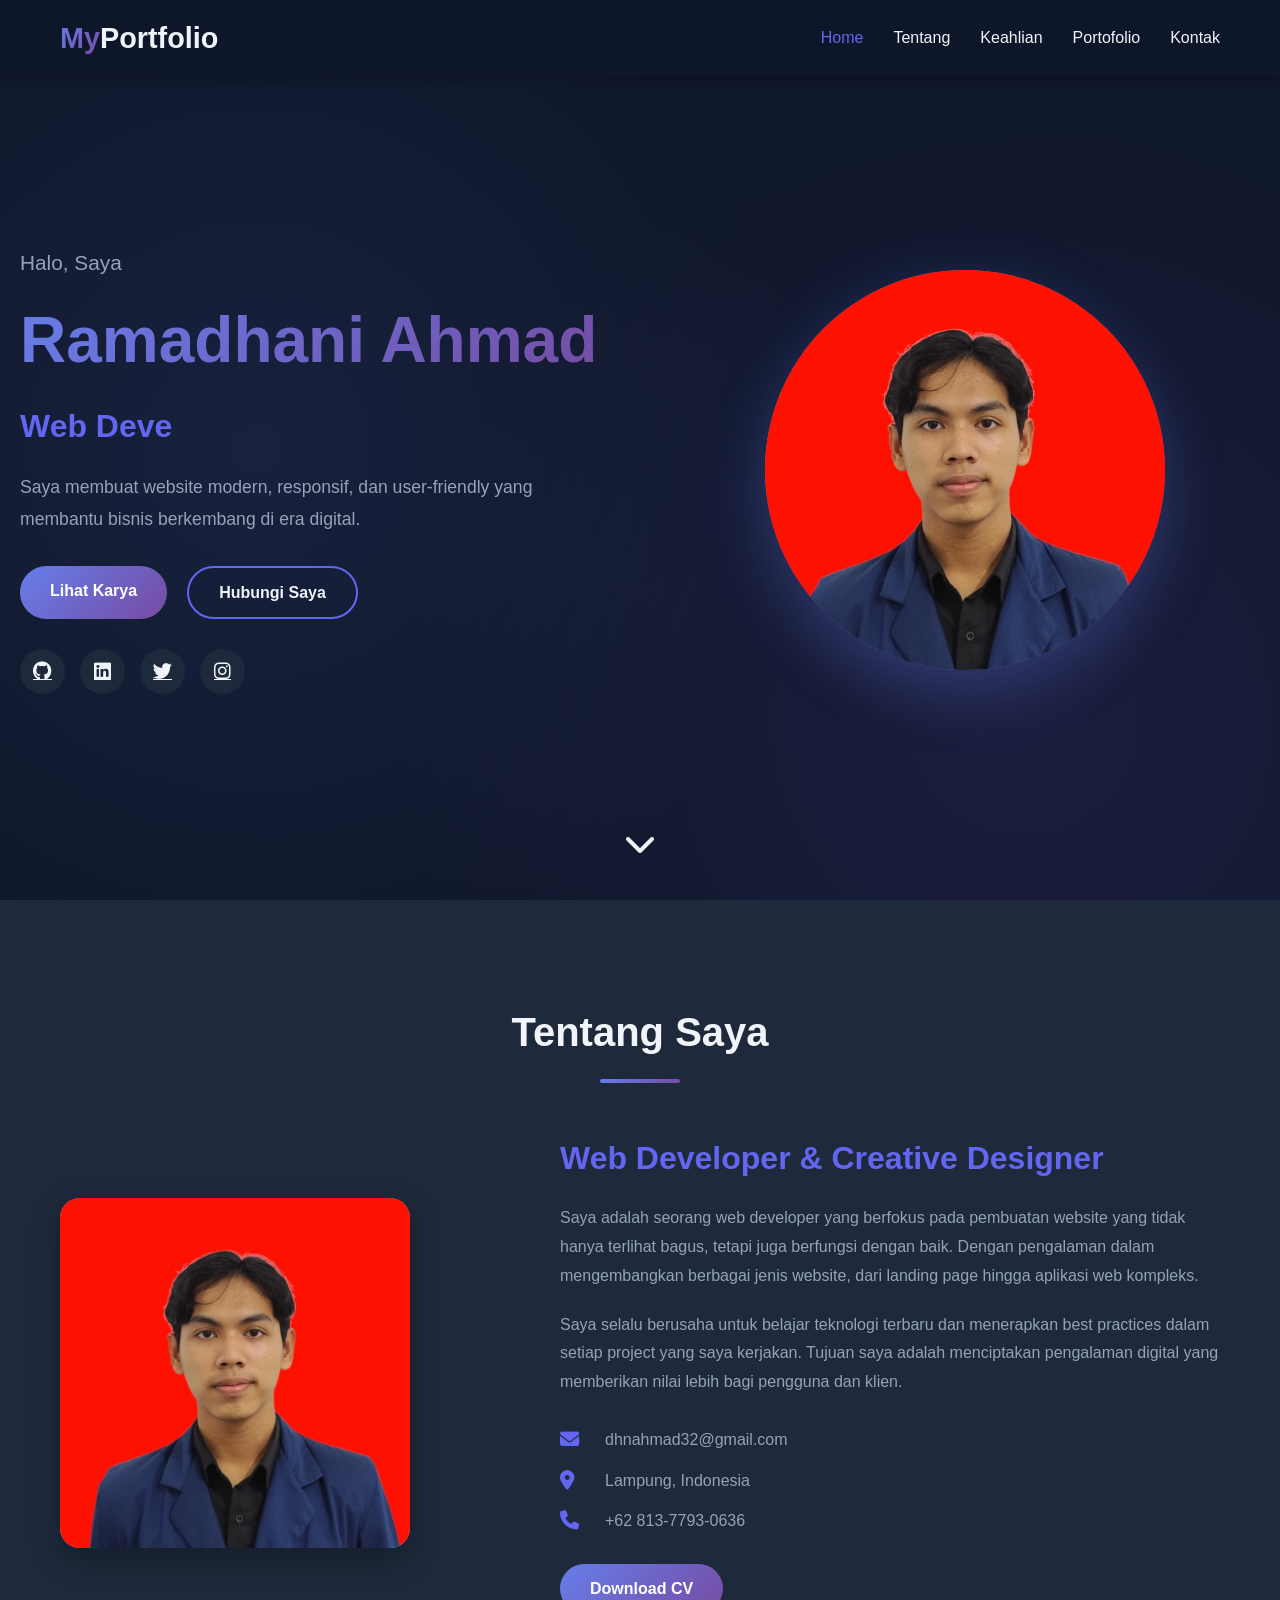
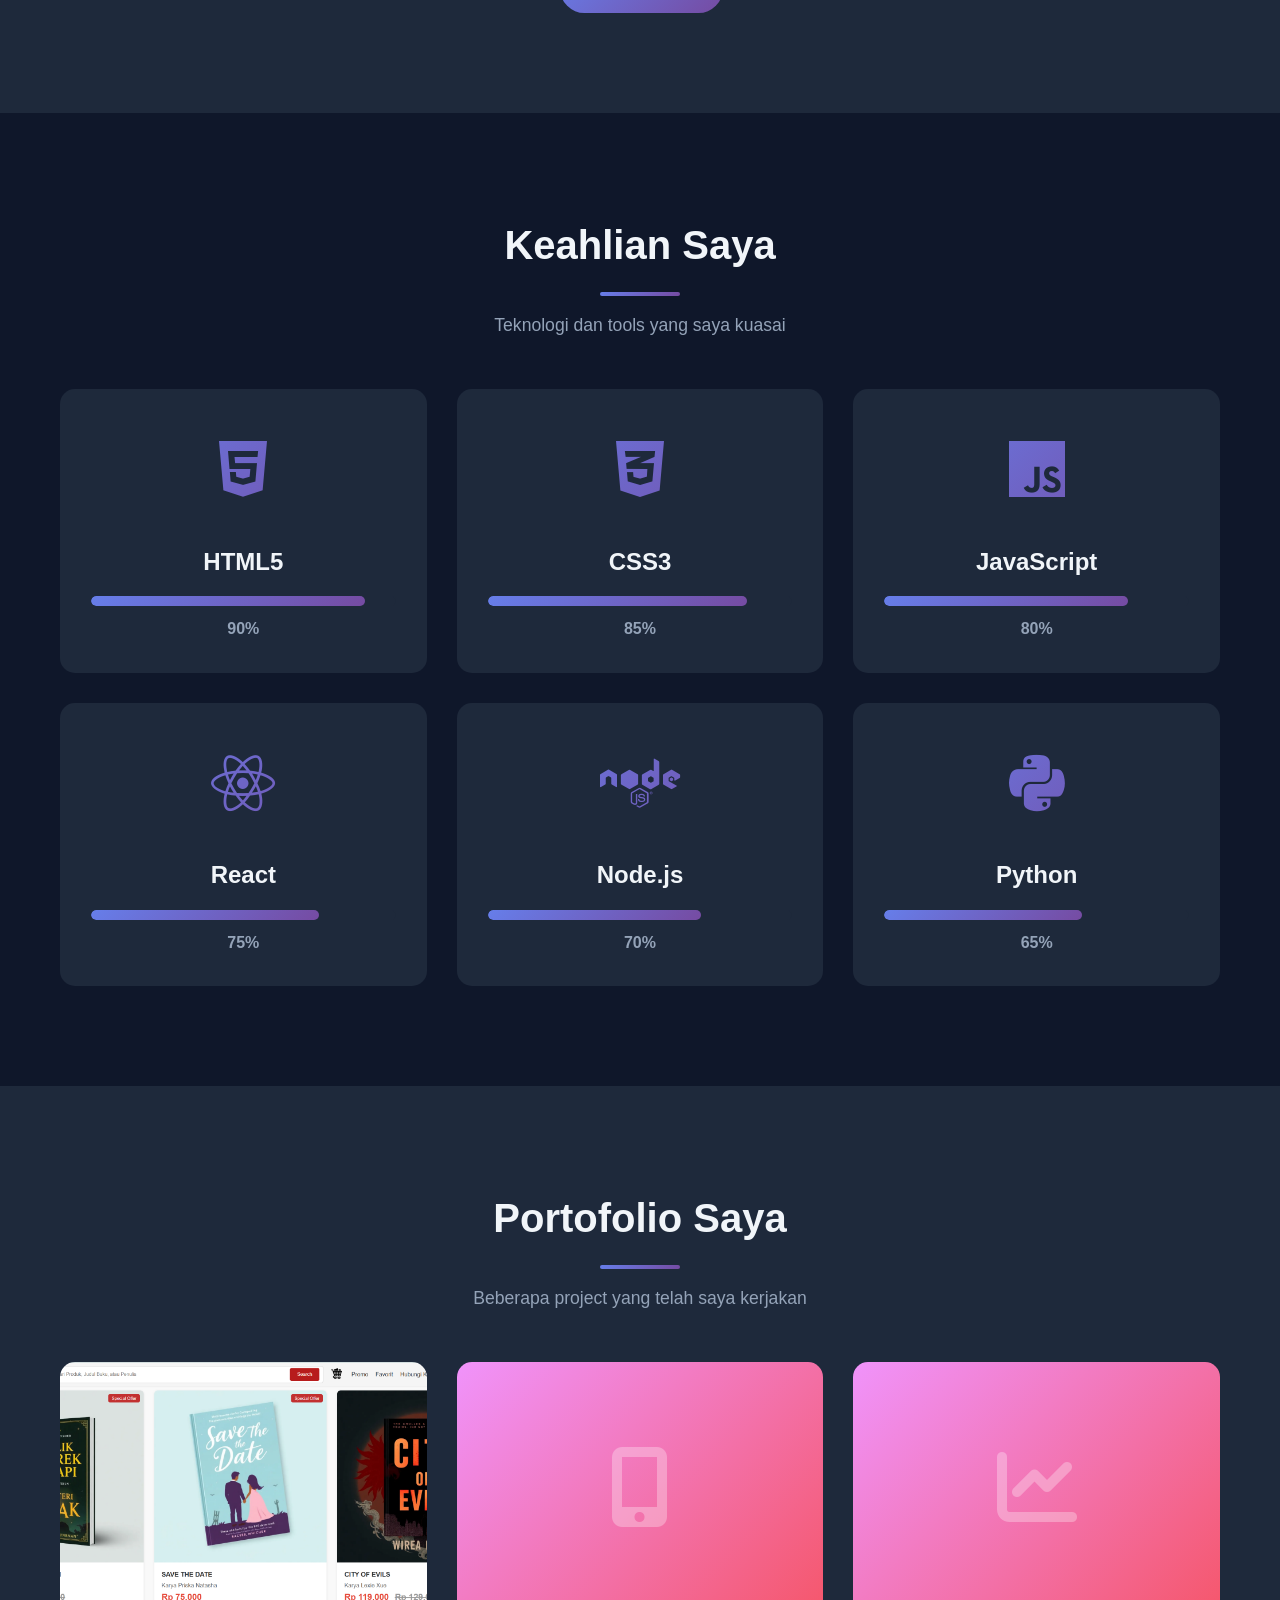
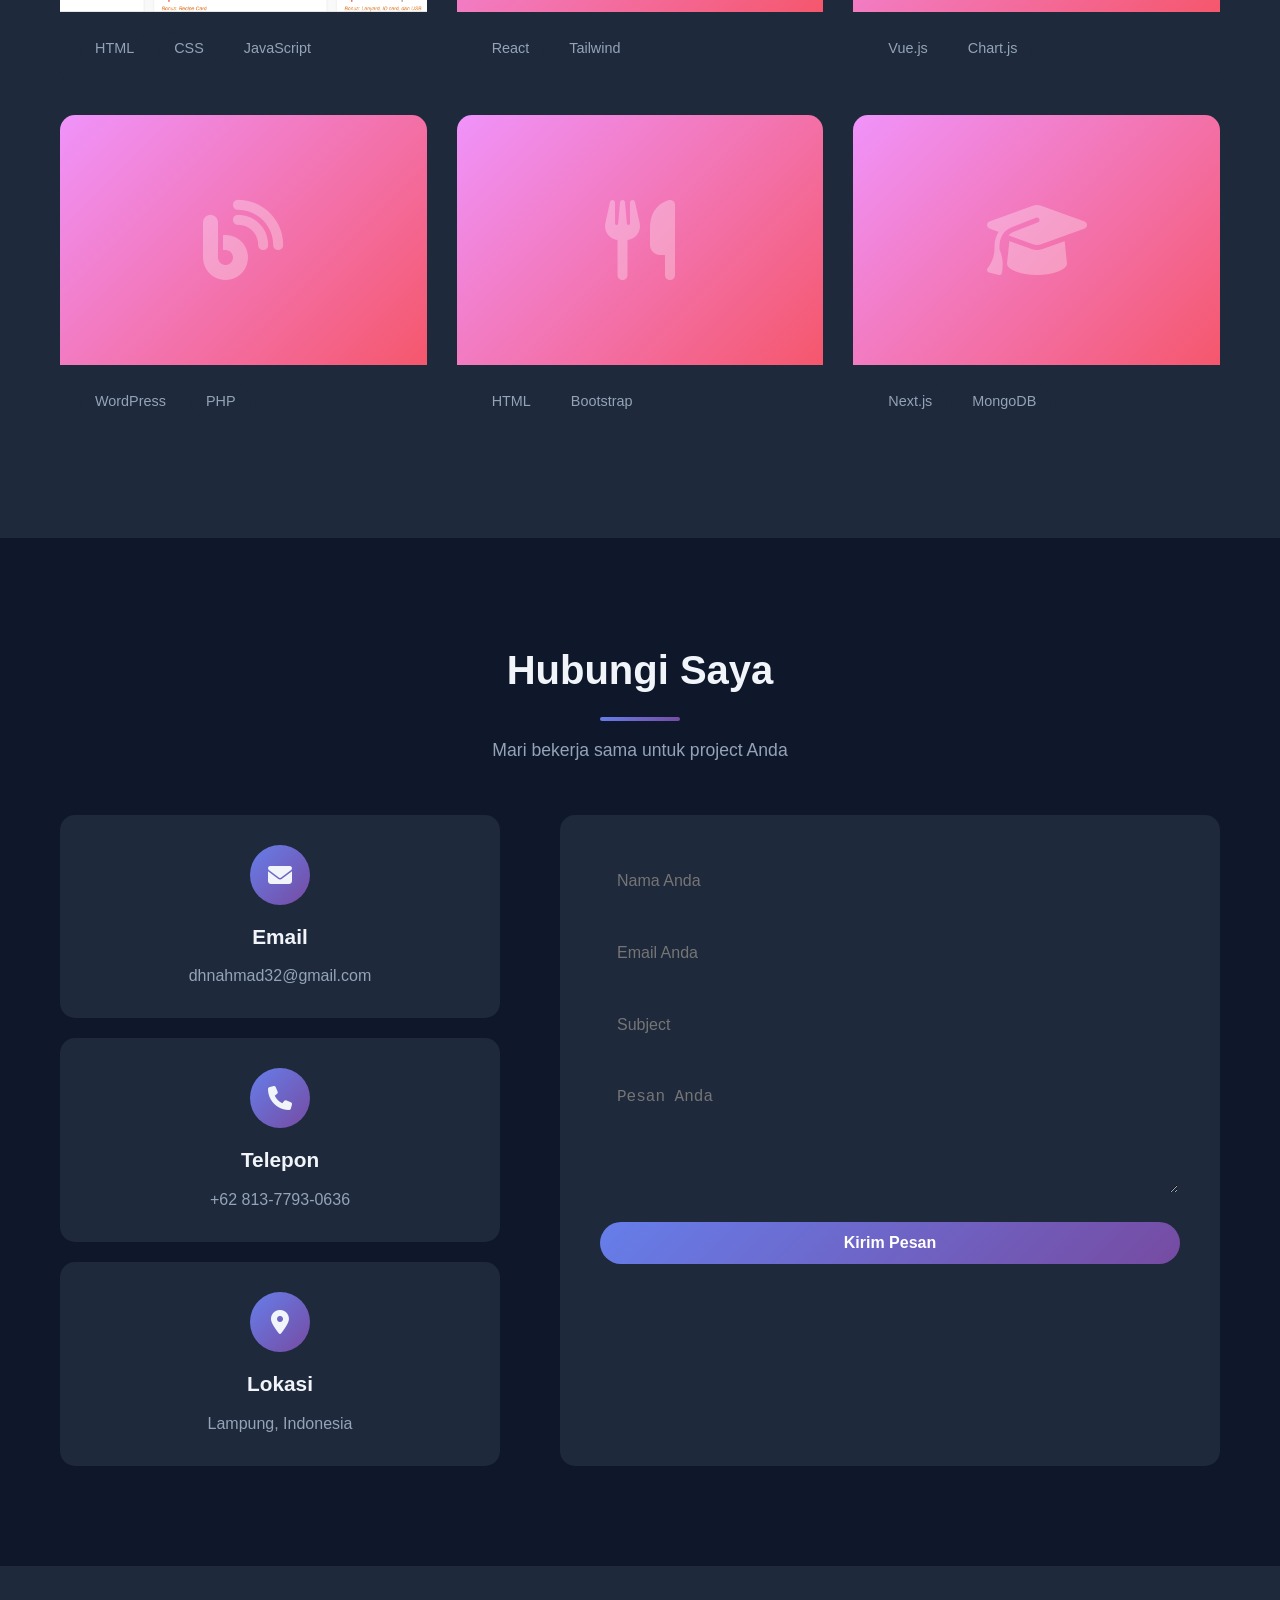
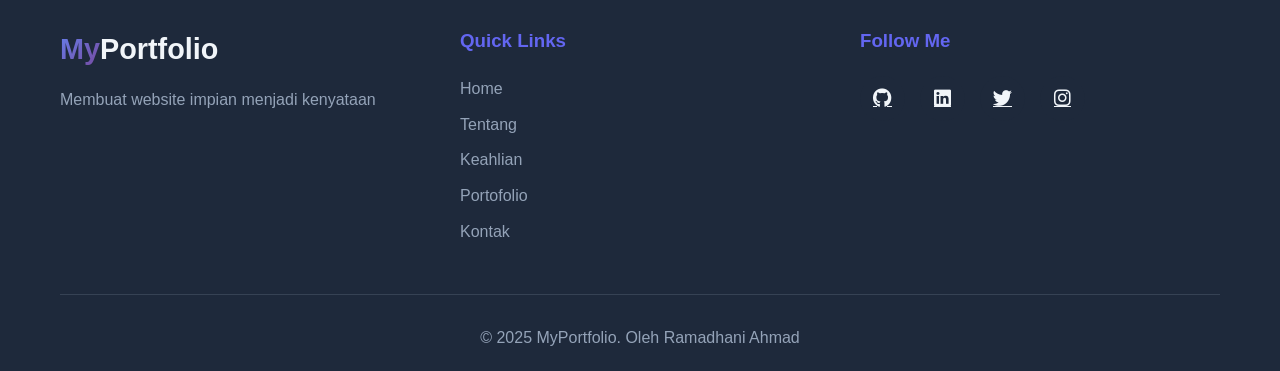
==== commit 9bf72f0c: "porto" ====
--- a/index.html
+++ b/index.html
@@ -54,7 +54,7 @@
             </div>
             <div class="hero-image">
                 <div class="image-placeholder">
-                    <i class="fas fa-user-circle"></i>
+                    <img src="assets/PasFoto.jpg" alt="Ramadhani Ahmad">
                 </div>
             </div>
         </div>
@@ -70,7 +70,7 @@
             <div class="about-content">
                 <div class="about-image">
                     <div class="about-img-placeholder">
-                        <i class="fas fa-laptop-code"></i>
+                        <img src="assets/PasFoto.jpg" alt="Ramadhani Ahmad">
                     </div>
                 </div>
                 <div class="about-text">
@@ -183,15 +183,13 @@
             <div class="portfolio-grid">
                 <div class="portfolio-card">
                     <div class="portfolio-image">
-                        <div class="portfolio-placeholder">
-                            <i class="fas fa-laptop"></i>
-                        </div>
+                        <img src="assets/Litera_store.png" alt="Litera Store" class="portfolio-img">
                         <div class="portfolio-overlay">
                             <h3>E-Commerce Book Website</h3>
                             <p>Platform belanja buku online modern dengan fitur lengkap</p>
                             <div class="portfolio-links">
-                                <a href="#" class="portfolio-link"><i class="fas fa-eye"></i></a>
-                                <a href="#" class="portfolio-link"><i class="fab fa-github"></i></a>
+                                <a href="project-litera-store.html" class="portfolio-link"><i class="fas fa-eye"></i></a>
+                                <a href="https://github.com/dhani57" target="_blank" class="portfolio-link"><i class="fab fa-github"></i></a>
                             </div>
                         </div>
                     </div>
@@ -212,8 +210,8 @@
                             <h3>Landing Page</h3>
                             <p>Landing page responsif untuk startup teknologi</p>
                             <div class="portfolio-links">
-                                <a href="#" class="portfolio-link"><i class="fas fa-eye"></i></a>
-                                <a href="#" class="portfolio-link"><i class="fab fa-github"></i></a>
+                                <a href="project-landing-page.html" class="portfolio-link"><i class="fas fa-eye"></i></a>
+                                <a href="https://github.com/dhani57" target="_blank" class="portfolio-link"><i class="fab fa-github"></i></a>
                             </div>
                         </div>
                     </div>
@@ -233,8 +231,8 @@
                             <h3>Dashboard Analytics</h3>
                             <p>Dashboard interaktif untuk monitoring data bisnis</p>
                             <div class="portfolio-links">
-                                <a href="#" class="portfolio-link"><i class="fas fa-eye"></i></a>
-                                <a href="#" class="portfolio-link"><i class="fab fa-github"></i></a>
+                                <a href="project-dashboard.html" class="portfolio-link"><i class="fas fa-eye"></i></a>
+                                <a href="https://github.com/dhani57" target="_blank" class="portfolio-link"><i class="fab fa-github"></i></a>
                             </div>
                         </div>
                     </div>
@@ -254,8 +252,8 @@
                             <h3>Blog Platform</h3>
                             <p>Platform blogging dengan CMS modern</p>
                             <div class="portfolio-links">
-                                <a href="#" class="portfolio-link"><i class="fas fa-eye"></i></a>
-                                <a href="#" class="portfolio-link"><i class="fab fa-github"></i></a>
+                                <a href="project-blog.html" class="portfolio-link"><i class="fas fa-eye"></i></a>
+                                <a href="https://github.com/dhani57" target="_blank" class="portfolio-link"><i class="fab fa-github"></i></a>
                             </div>
                         </div>
                     </div>
@@ -275,8 +273,8 @@
                             <h3>Restaurant Website</h3>
                             <p>Website restoran dengan sistem pemesanan online</p>
                             <div class="portfolio-links">
-                                <a href="#" class="portfolio-link"><i class="fas fa-eye"></i></a>
-                                <a href="#" class="portfolio-link"><i class="fab fa-github"></i></a>
+                                <a href="project-restaurant.html" class="portfolio-link"><i class="fas fa-eye"></i></a>
+                                <a href="https://github.com/dhani57" target="_blank" class="portfolio-link"><i class="fab fa-github"></i></a>
                             </div>
                         </div>
                     </div>
@@ -296,8 +294,8 @@
                             <h3>Learning Platform</h3>
                             <p>Platform e-learning interaktif</p>
                             <div class="portfolio-links">
-                                <a href="#" class="portfolio-link"><i class="fas fa-eye"></i></a>
-                                <a href="#" class="portfolio-link"><i class="fab fa-github"></i></a>
+                                <a href="project-learning.html" class="portfolio-link"><i class="fas fa-eye"></i></a>
+                                <a href="https://github.com/dhani57" target="_blank" class="portfolio-link"><i class="fab fa-github"></i></a>
                             </div>
                         </div>
                     </div>
--- a/styles.css
+++ b/styles.css
@@ -196,7 +196,7 @@
     grid-template-columns: 1fr 1fr;
     gap: 60px;
     align-items: center;
-    max-width: 1200px;
+    max-width: 1300px;
     margin: 0 auto;
     position: relative;
     z-index: 1;
@@ -281,6 +281,13 @@
     color: rgba(255, 255, 255, 0.3);
     box-shadow: 0 20px 60px rgba(102, 126, 234, 0.3);
     animation: float 3s ease-in-out infinite;
+    overflow: hidden;
+}
+
+.image-placeholder img {
+    width: 100%;
+    height: 100%;
+    object-fit: cover;
 }
 
 @keyframes float {
@@ -343,6 +350,13 @@
     font-size: 10rem;
     color: rgba(255, 255, 255, 0.3);
     box-shadow: var(--shadow);
+    overflow: hidden;
+}
+
+.about-img-placeholder img {
+    width: 100%;
+    height: 100%;
+    object-fit: cover;
 }
 
 .about-text h3 {
@@ -485,6 +499,12 @@
     justify-content: center;
     font-size: 5rem;
     color: rgba(255, 255, 255, 0.3);
+}
+
+.portfolio-img {
+    width: 100%;
+    height: 100%;
+    object-fit: cover;
 }
 
 .portfolio-overlay {
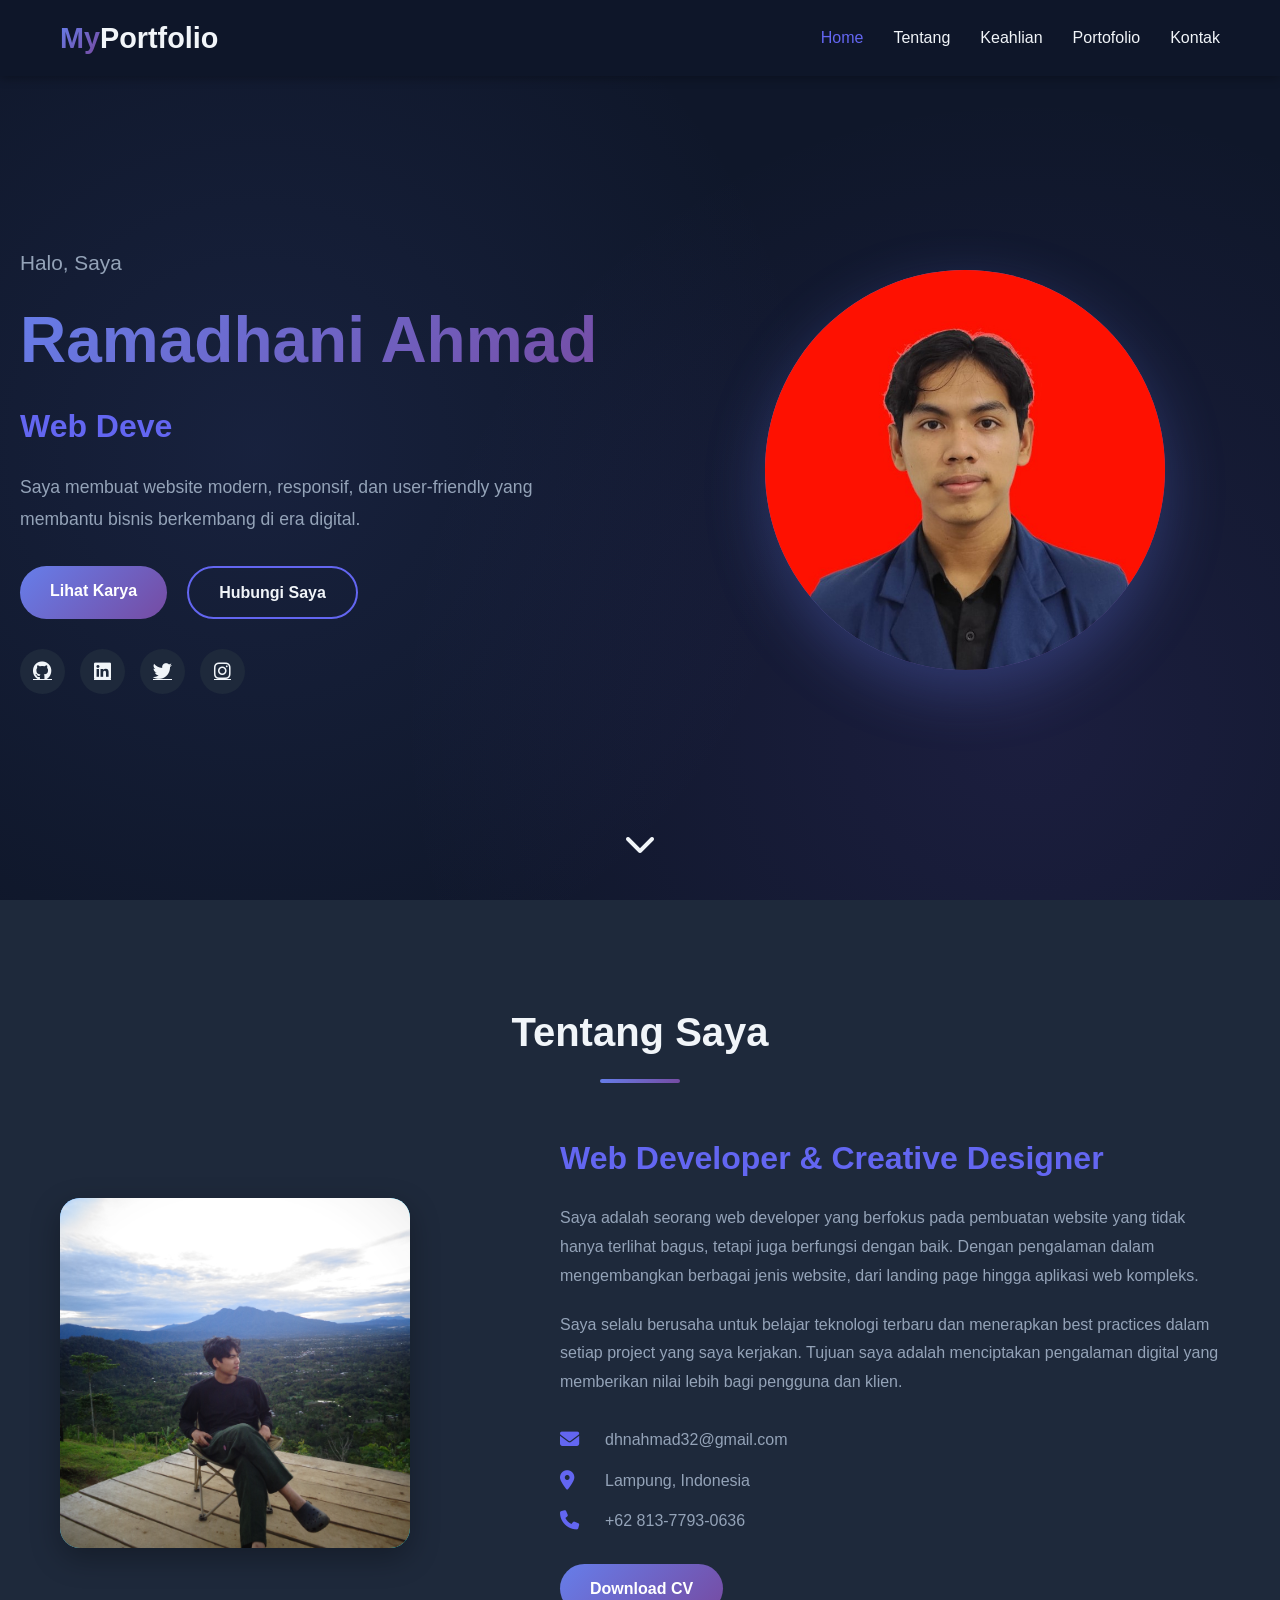
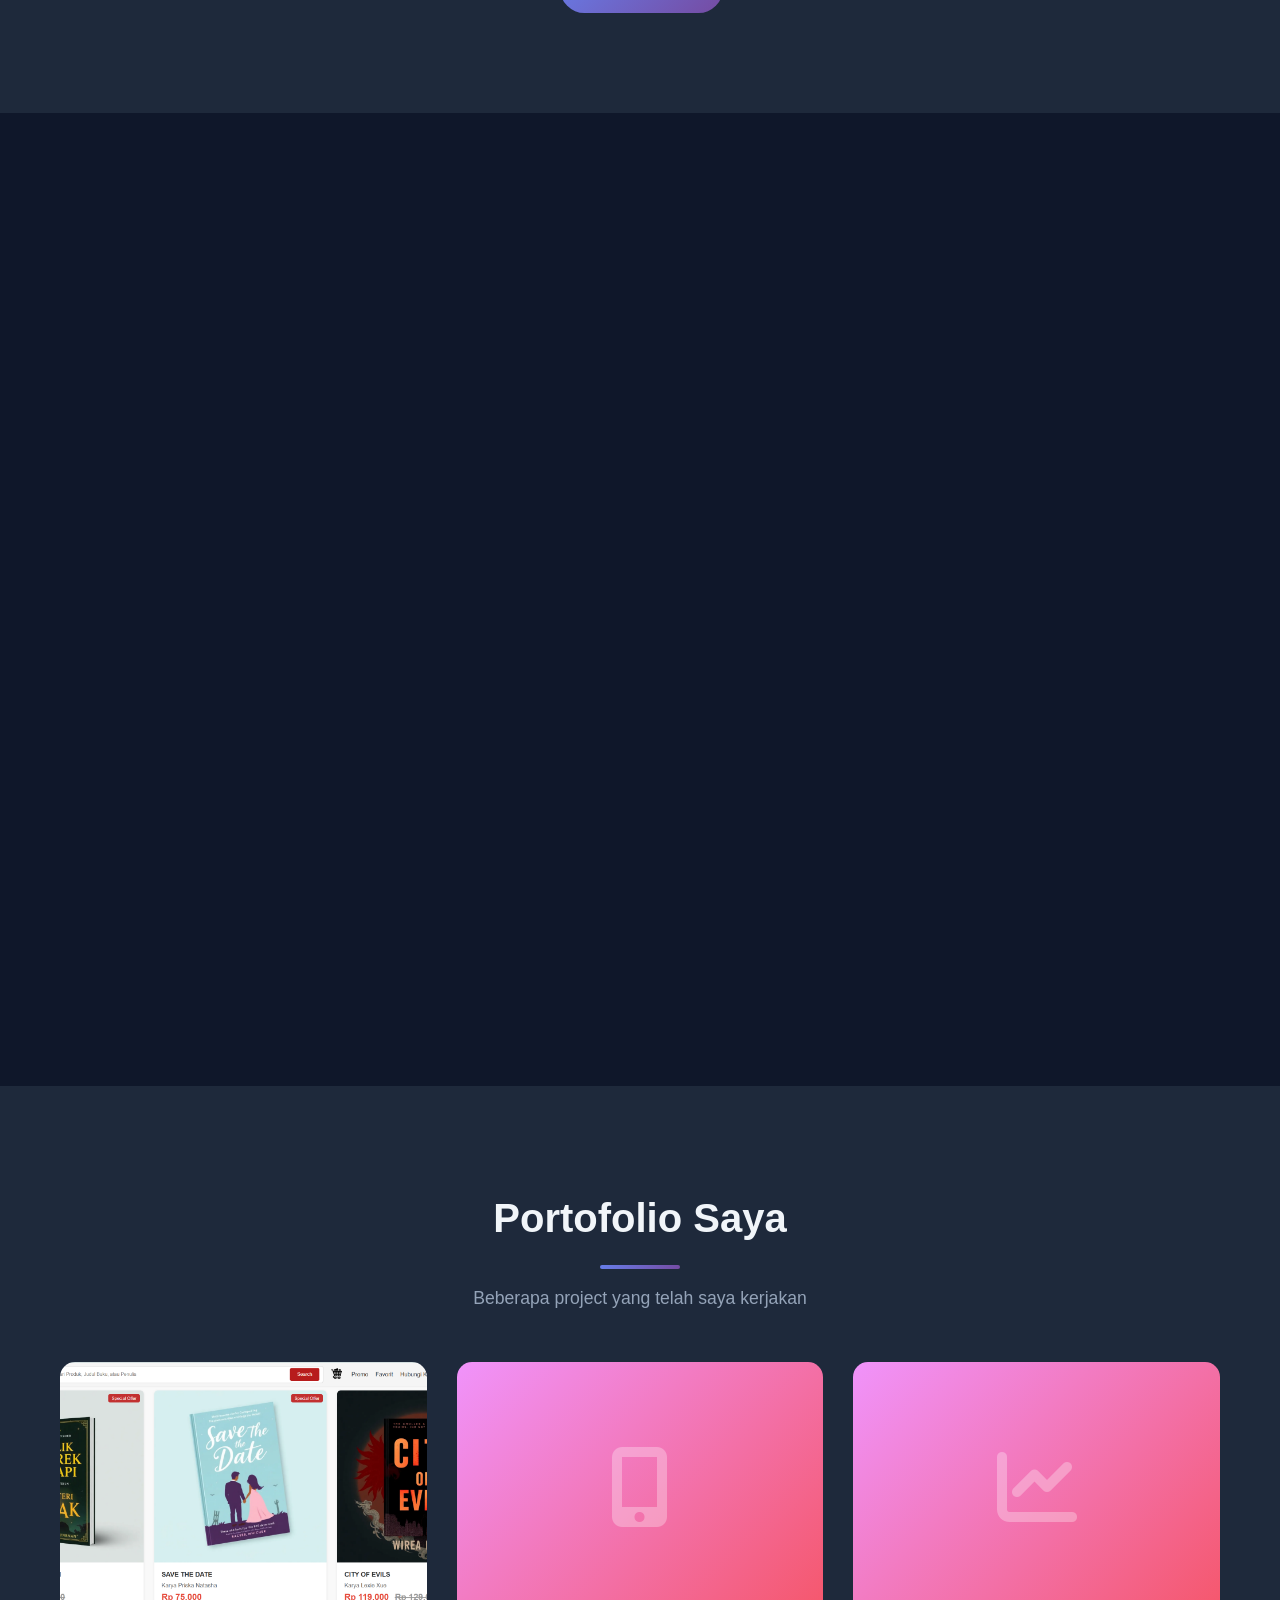
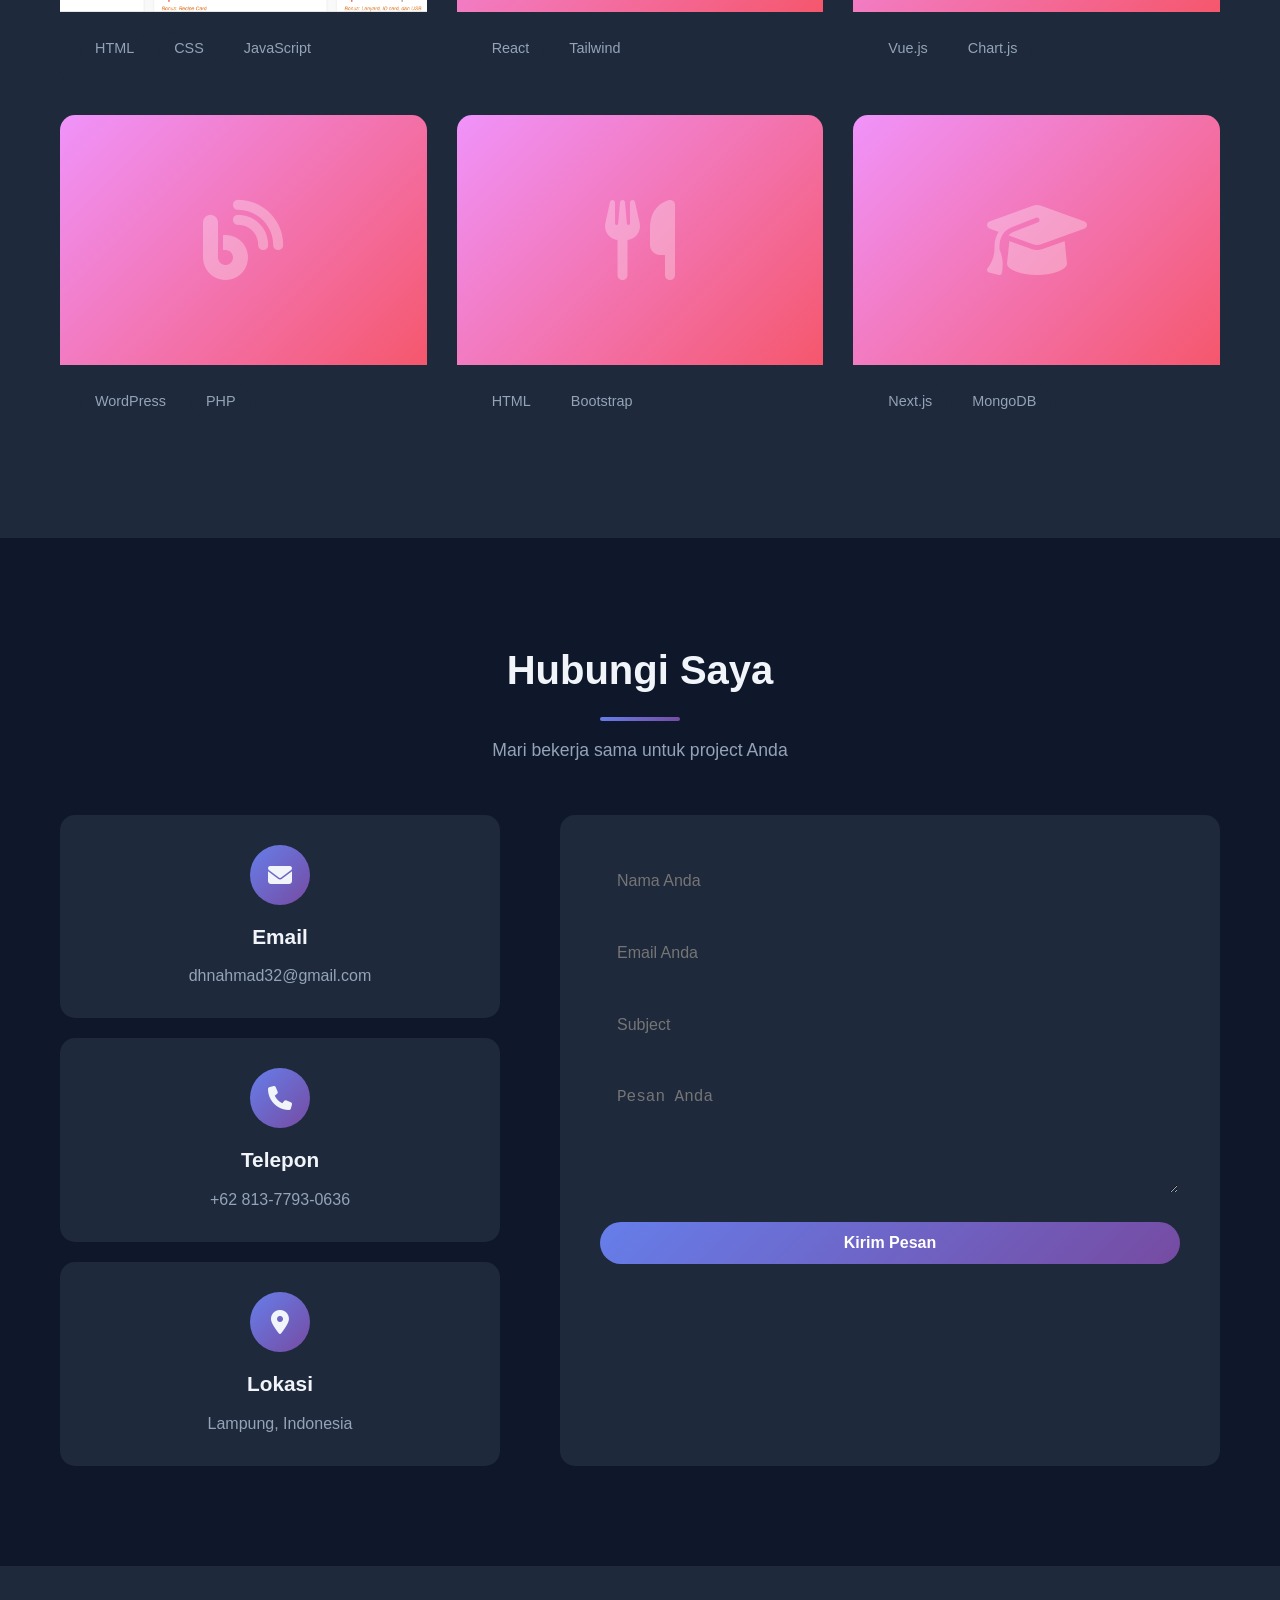
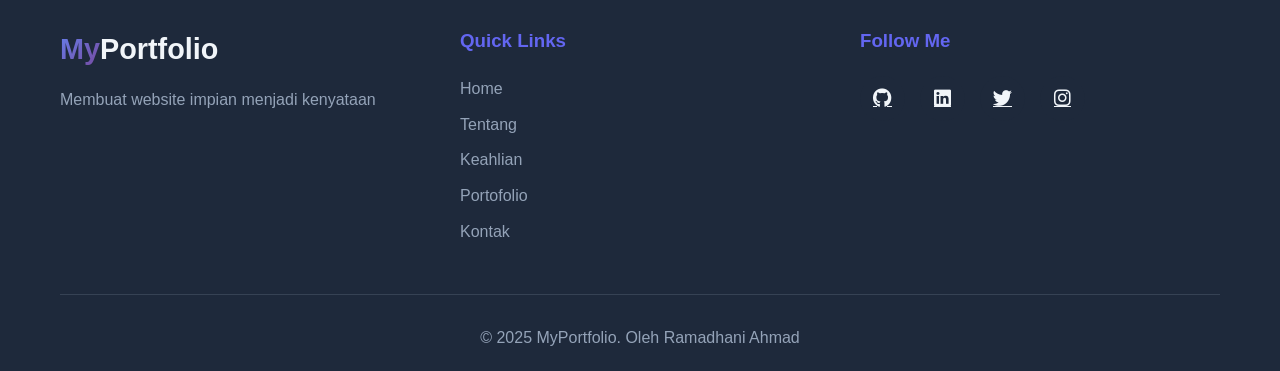
==== commit 1e602a69: "porto" ====
--- a/index.html
+++ b/index.html
@@ -70,7 +70,7 @@
             <div class="about-content">
                 <div class="about-image">
                     <div class="about-img-placeholder">
-                        <img src="assets/PasFoto.jpg" alt="Ramadhani Ahmad">
+                        <img src="assets/NonFormal.JPG" alt="Ramadhani Ahmad">
                     </div>
                 </div>
                 <div class="about-text">
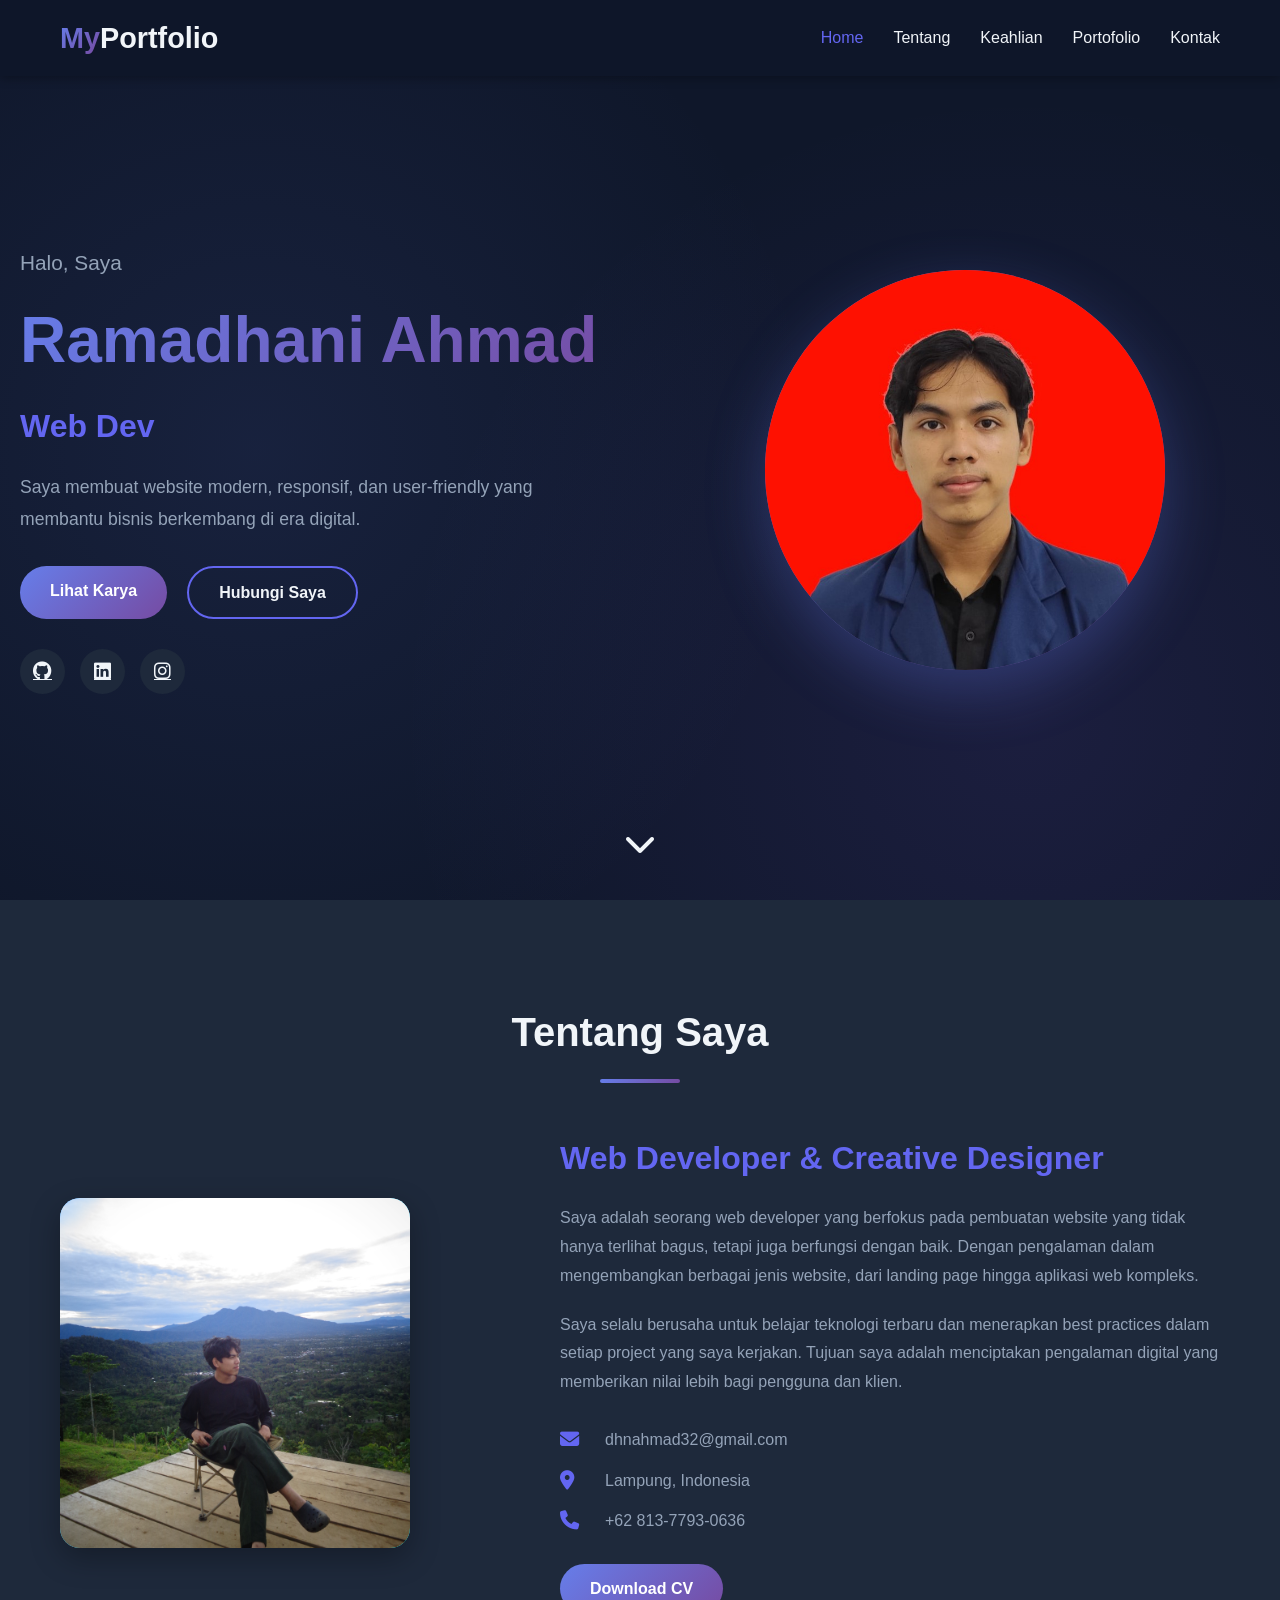
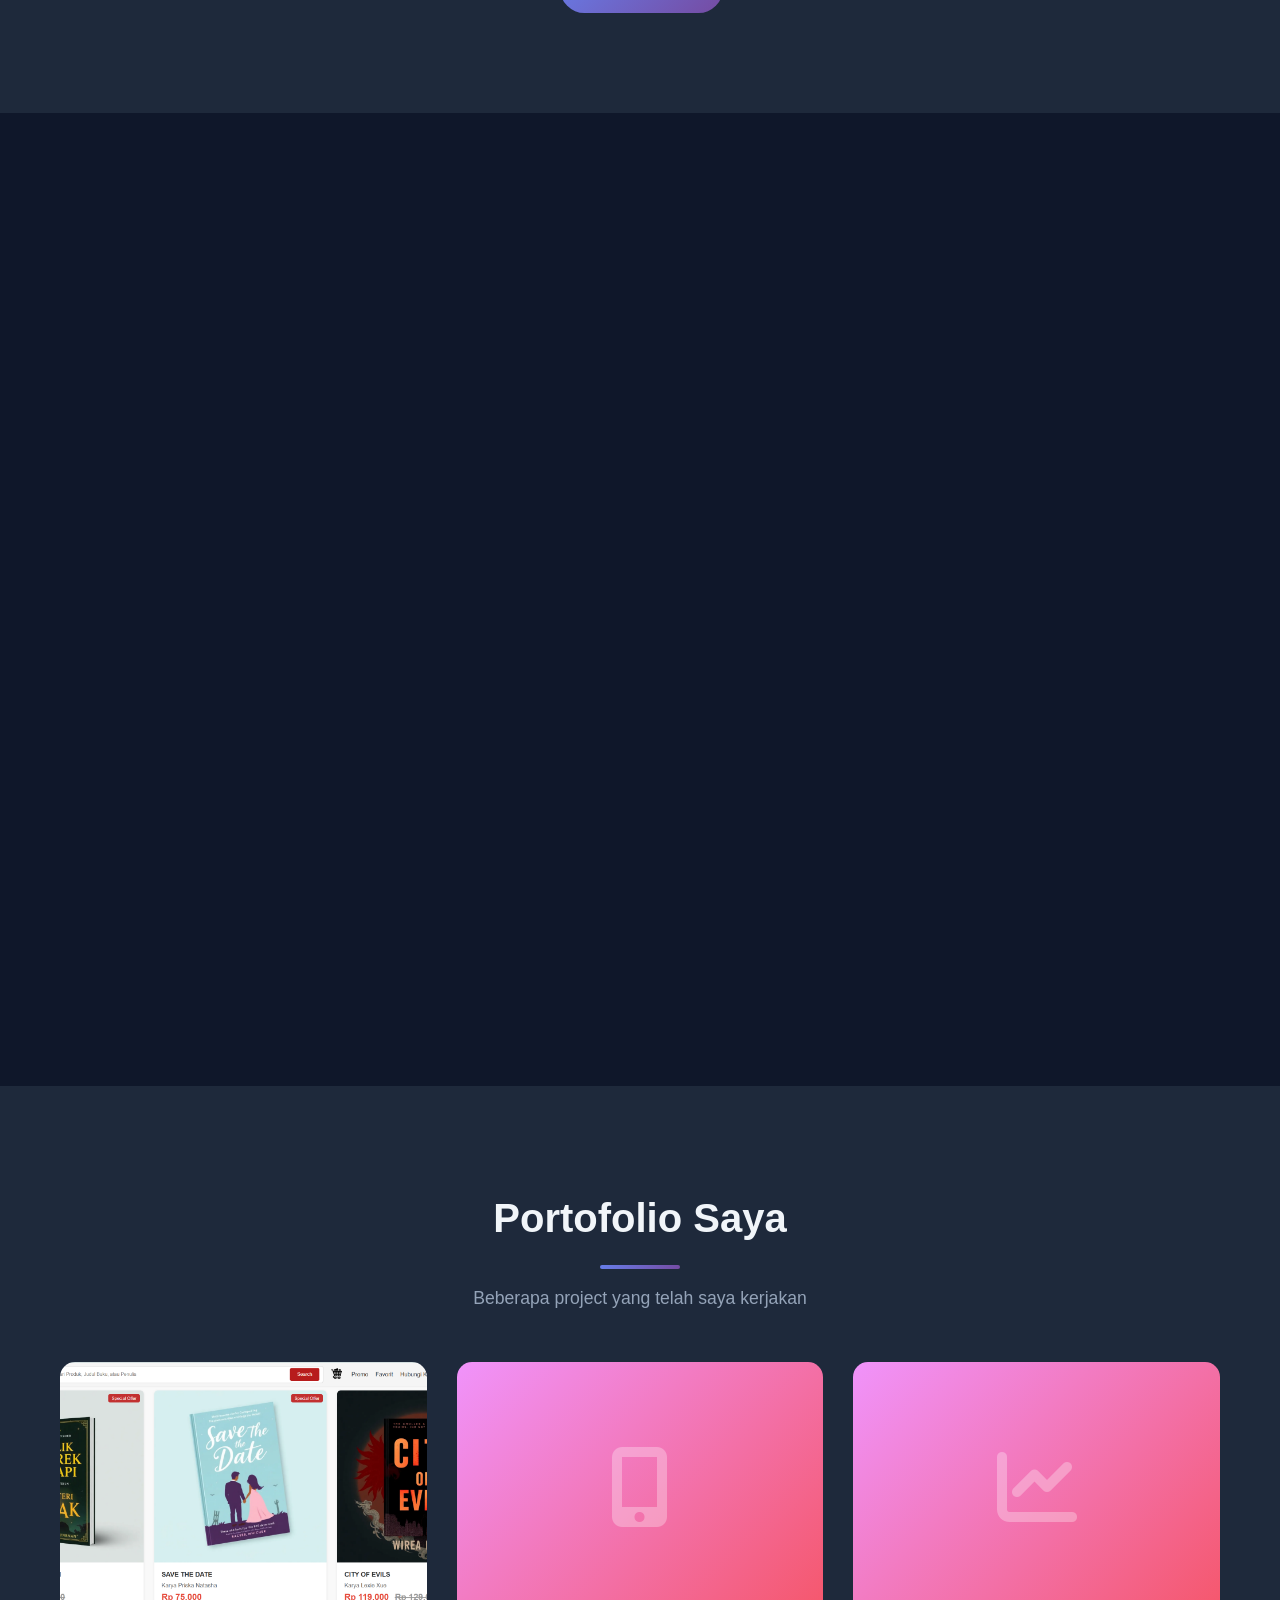
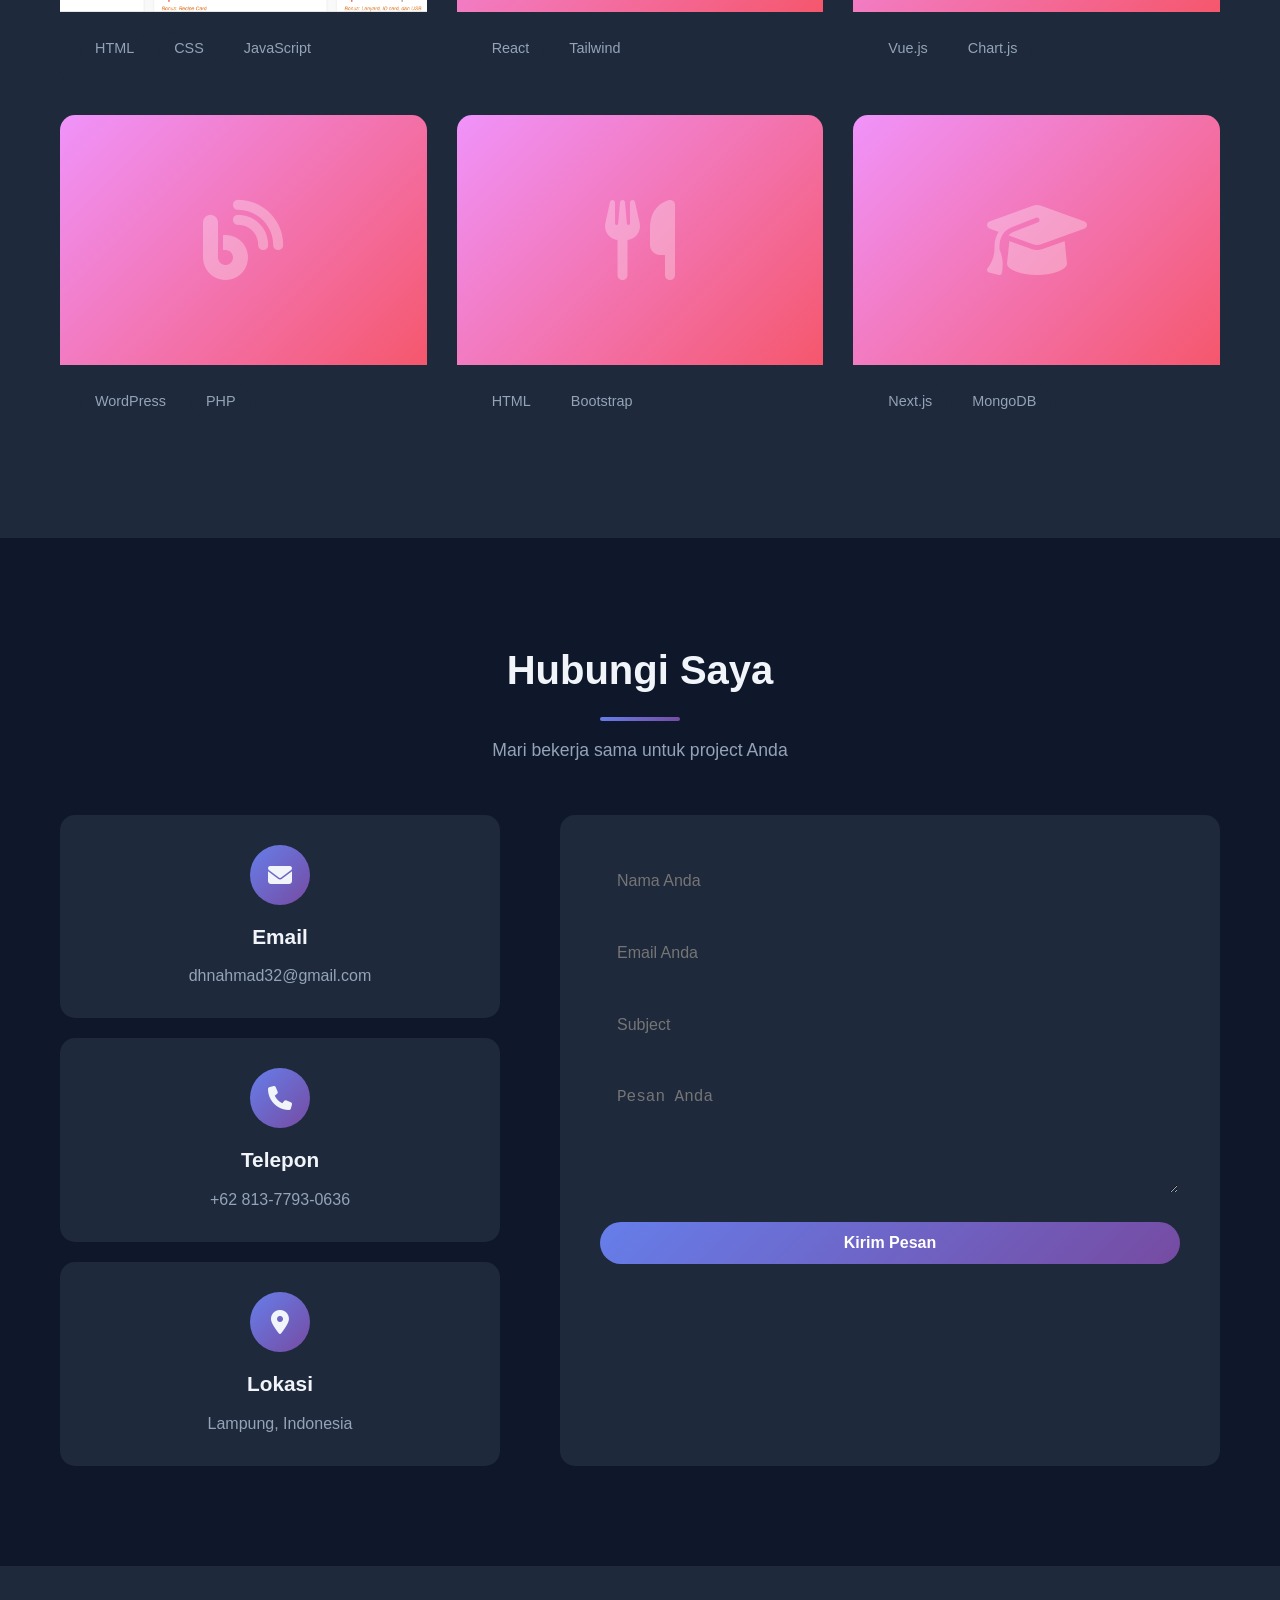
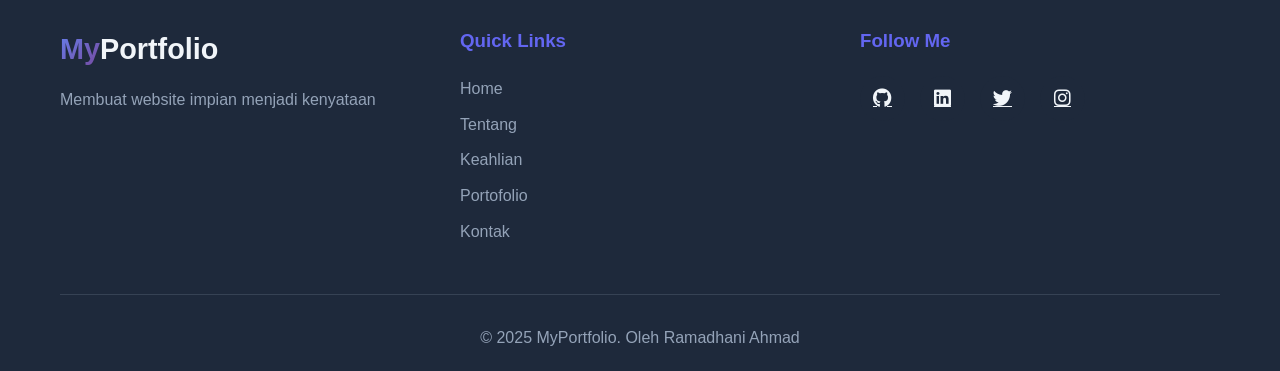
==== commit 76bfd1ad: "porto" ====
--- a/index.html
+++ b/index.html
@@ -48,7 +48,6 @@
                 <div class="social-links">
                     <a href="https://github.com/dhani57" target="_blank"><i class="fab fa-github"></i></a>
                     <a href="https://www.linkedin.com/in/ramadhani-ahmad/" target="_blank"><i class="fab fa-linkedin"></i></a>
-                    <a href="#" target="_blank"><i class="fab fa-twitter"></i></a>
                     <a href="https://www.instagram.com/ramadhnii_ahmd/" target="_blank"><i class="fab fa-instagram"></i></a>
                 </div>
             </div>
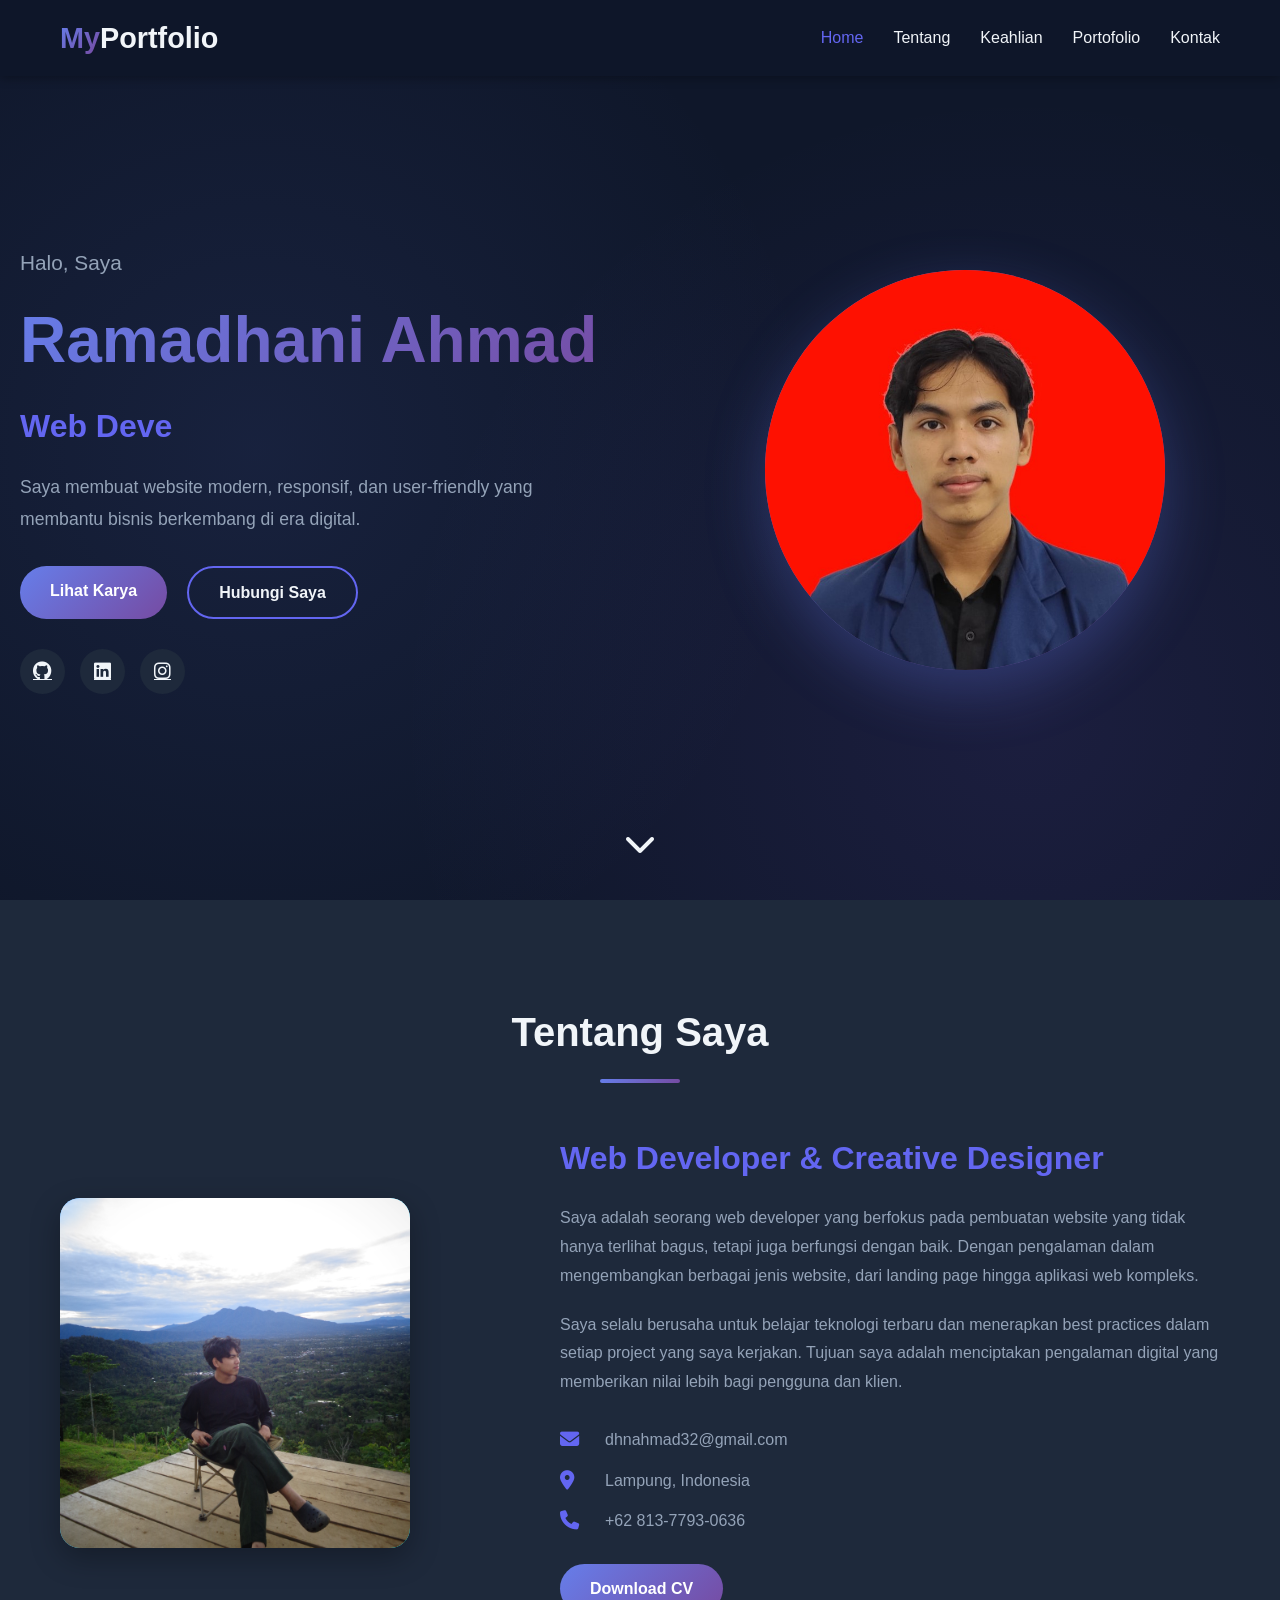
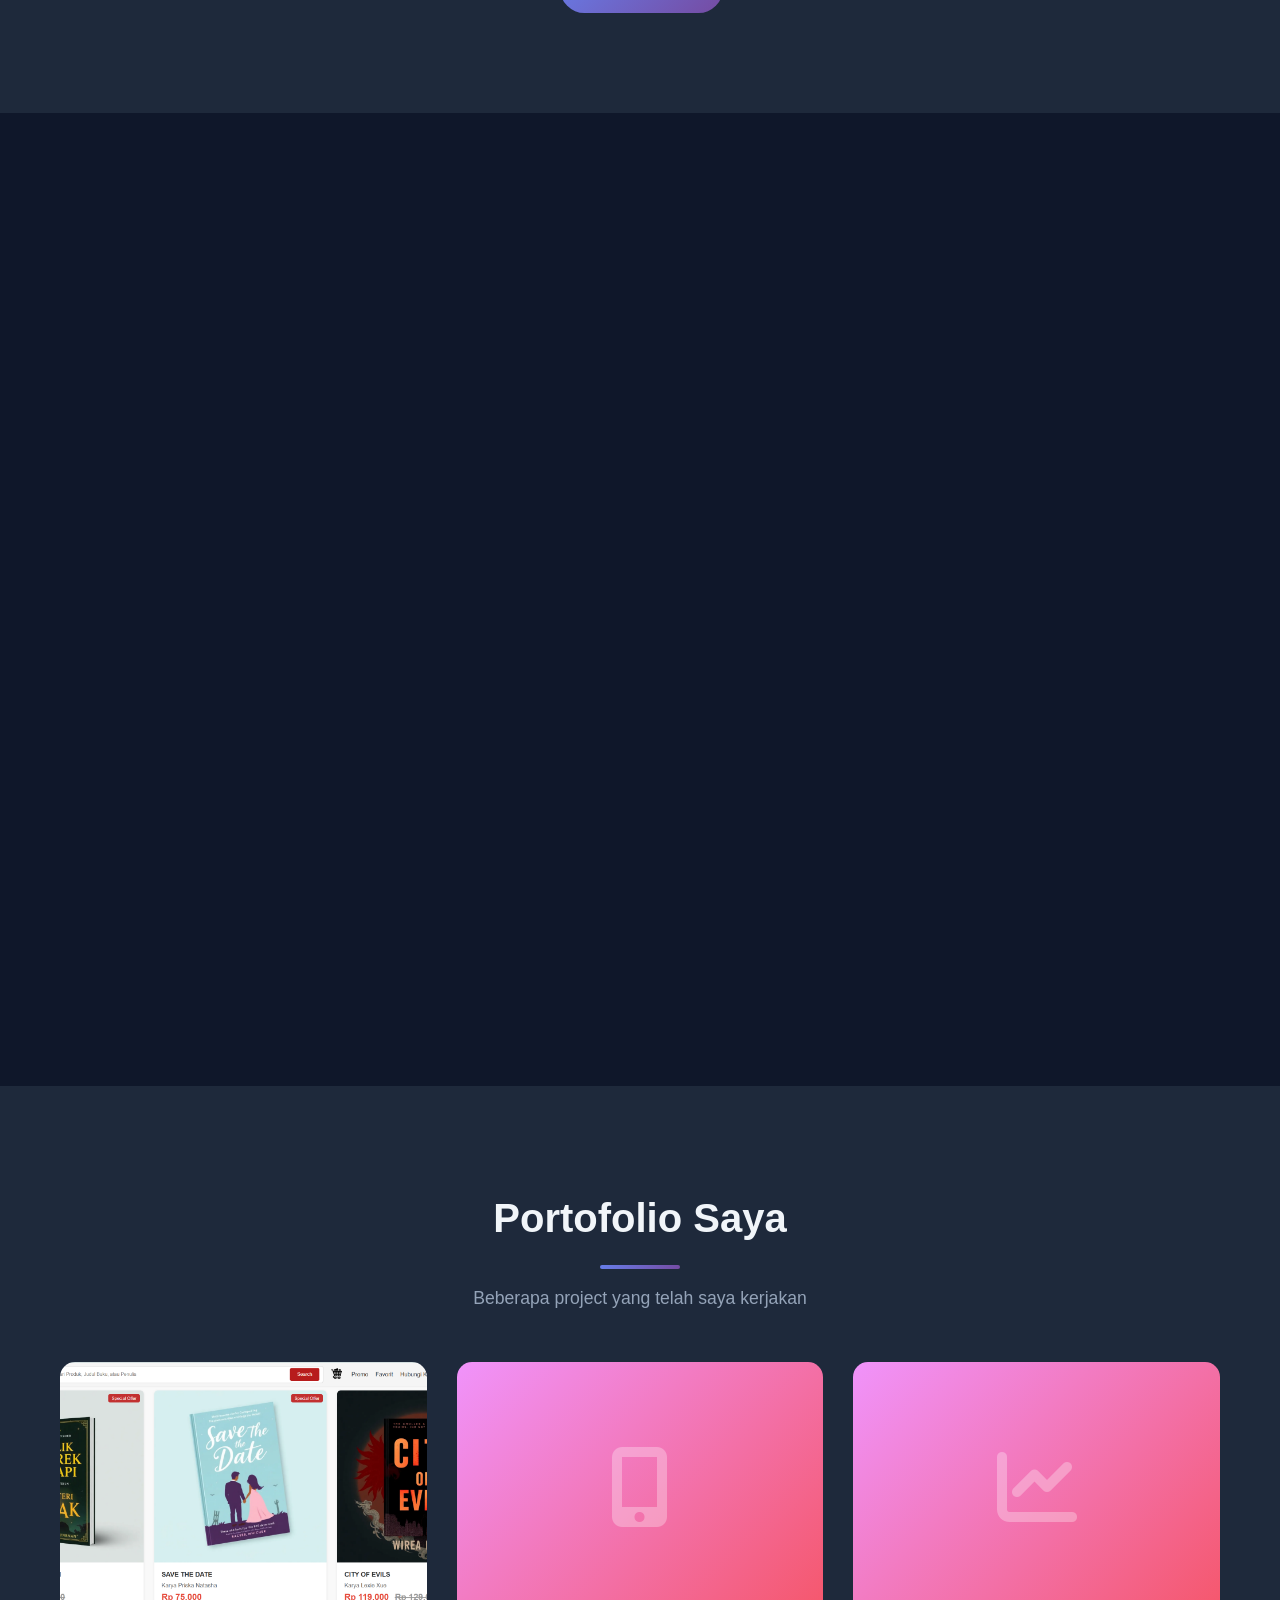
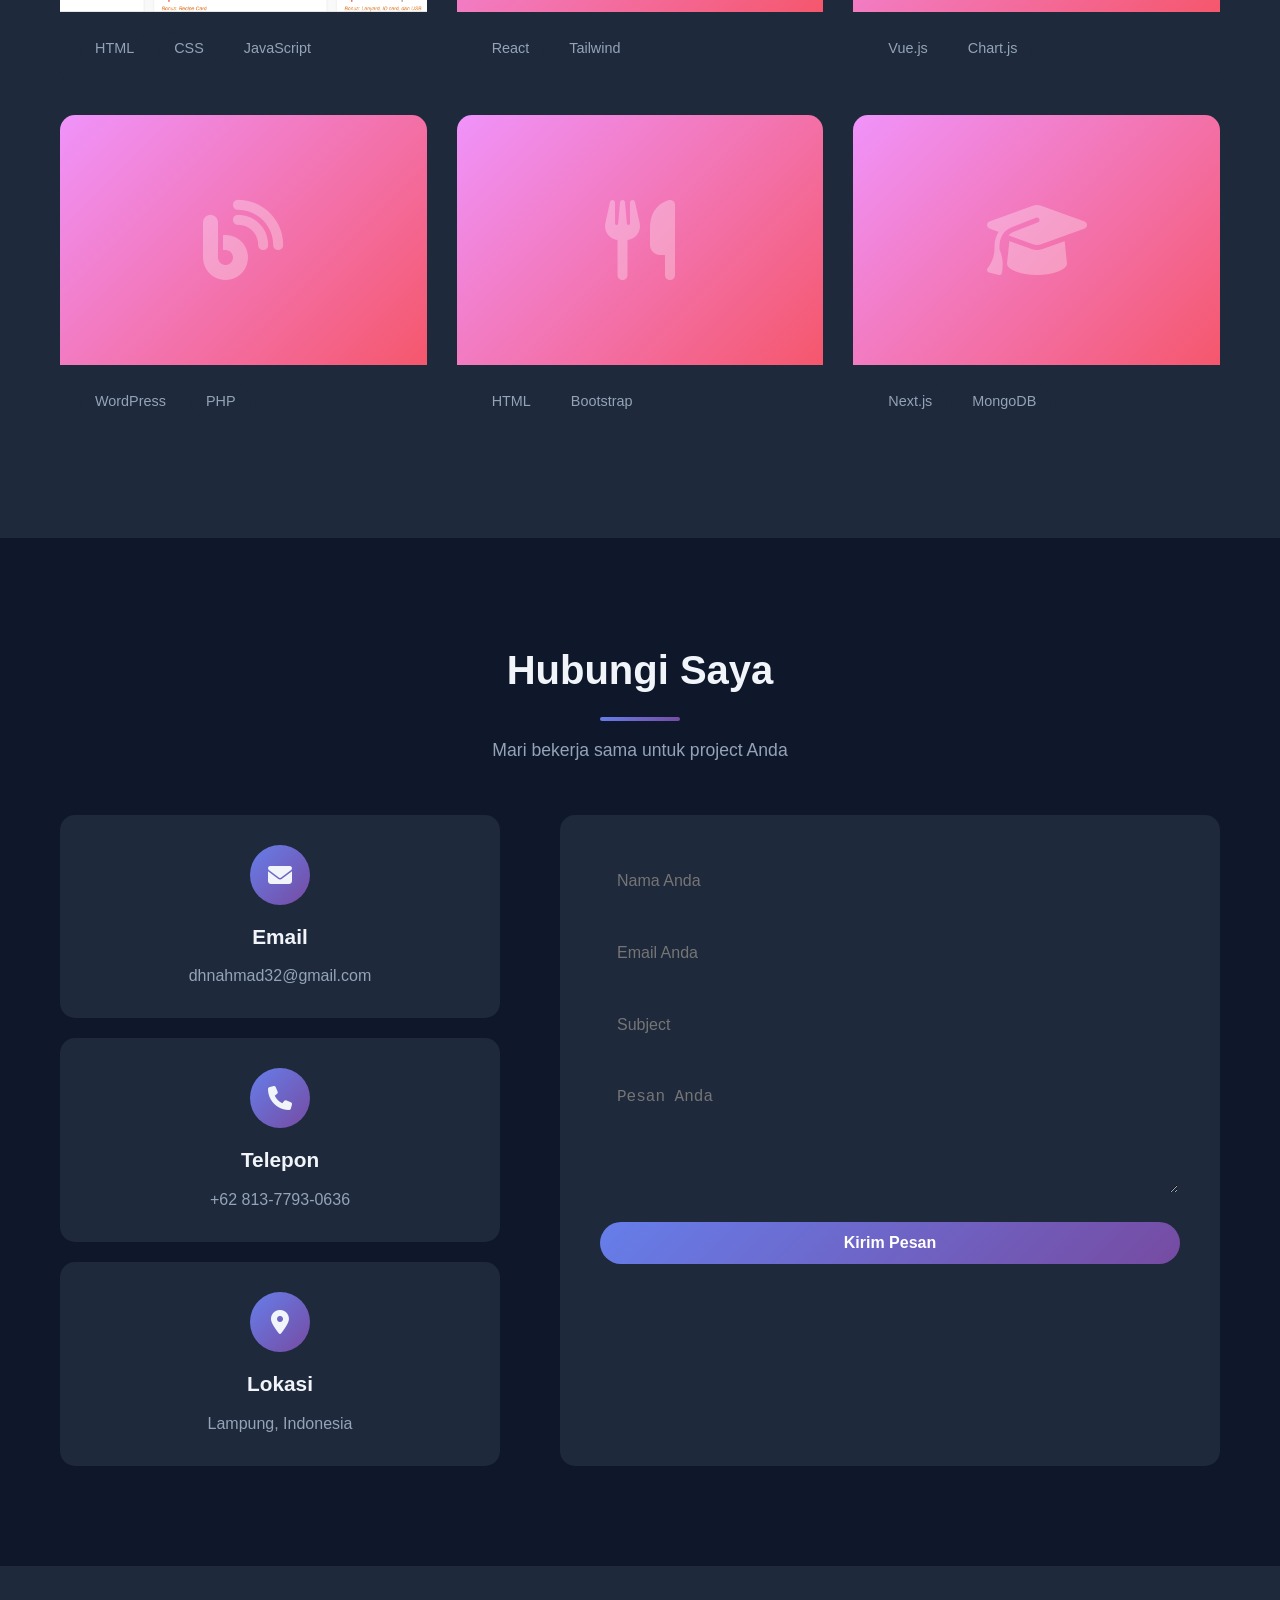
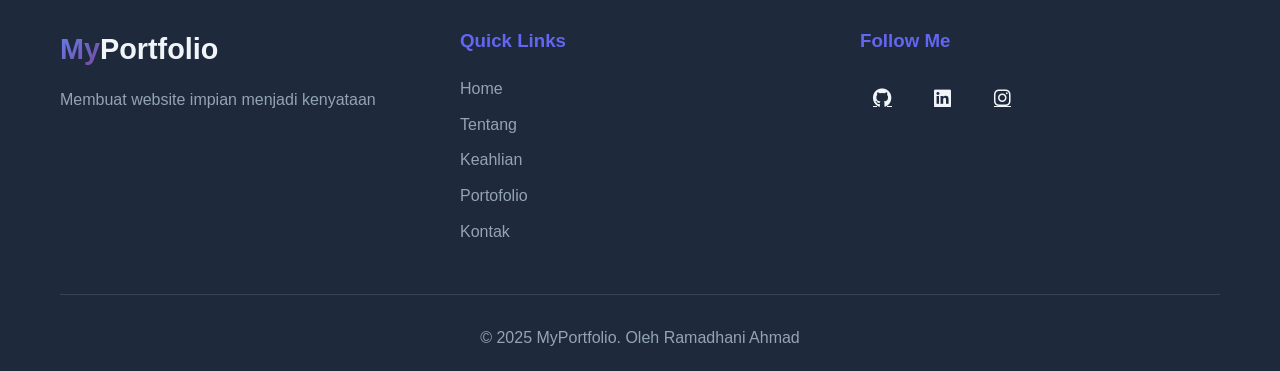
==== commit 412685dc: "porto" ====
--- a/index.html
+++ b/index.html
@@ -380,7 +380,6 @@
                     <div class="social-links">
                         <a href="https://github.com/dhani57" target="_blank"><i class="fab fa-github"></i></a>
                         <a href="https://www.linkedin.com/in/ramadhani-ahmad/" target="_blank"><i class="fab fa-linkedin"></i></a>
-                        <a href="#" target="_blank"><i class="fab fa-twitter"></i></a>
                         <a href="https://www.instagram.com/ramadhnii_ahmd/" target="_blank"><i class="fab fa-instagram"></i></a>
                     </div>
                 </div>
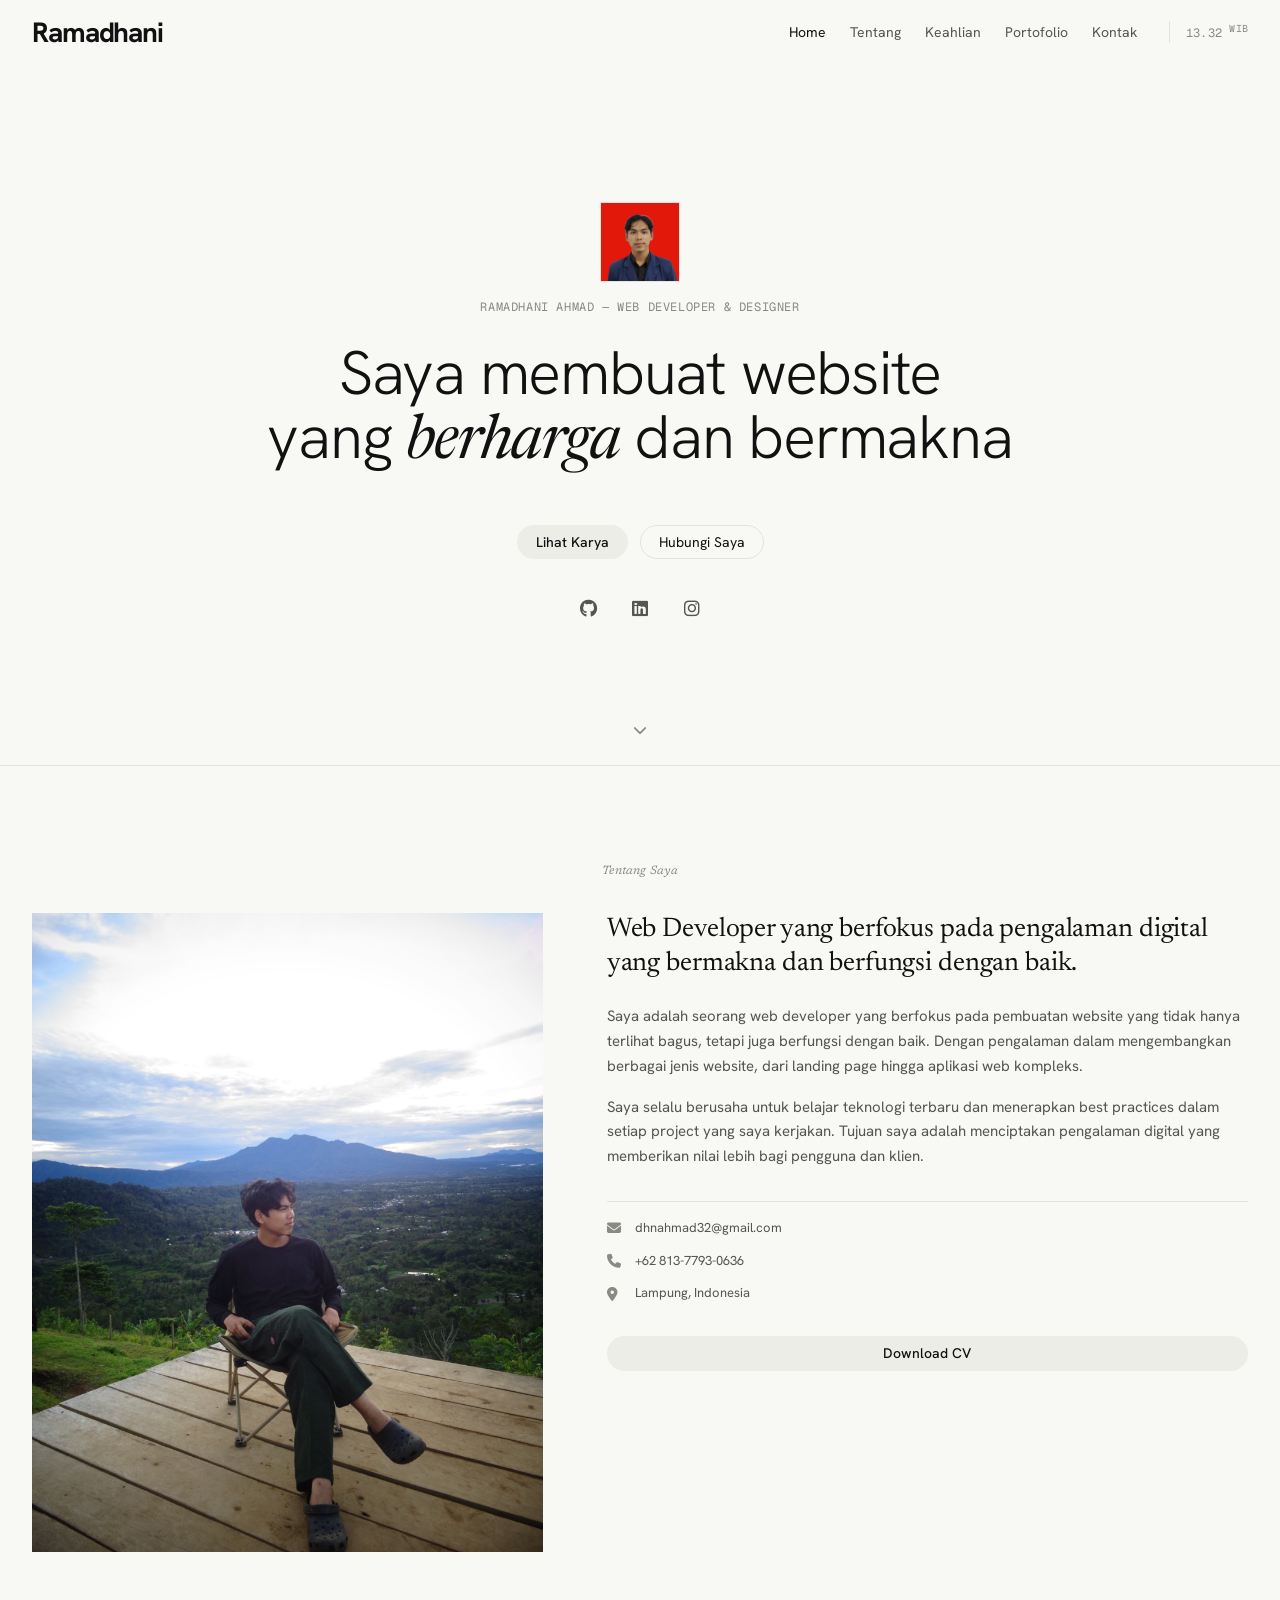
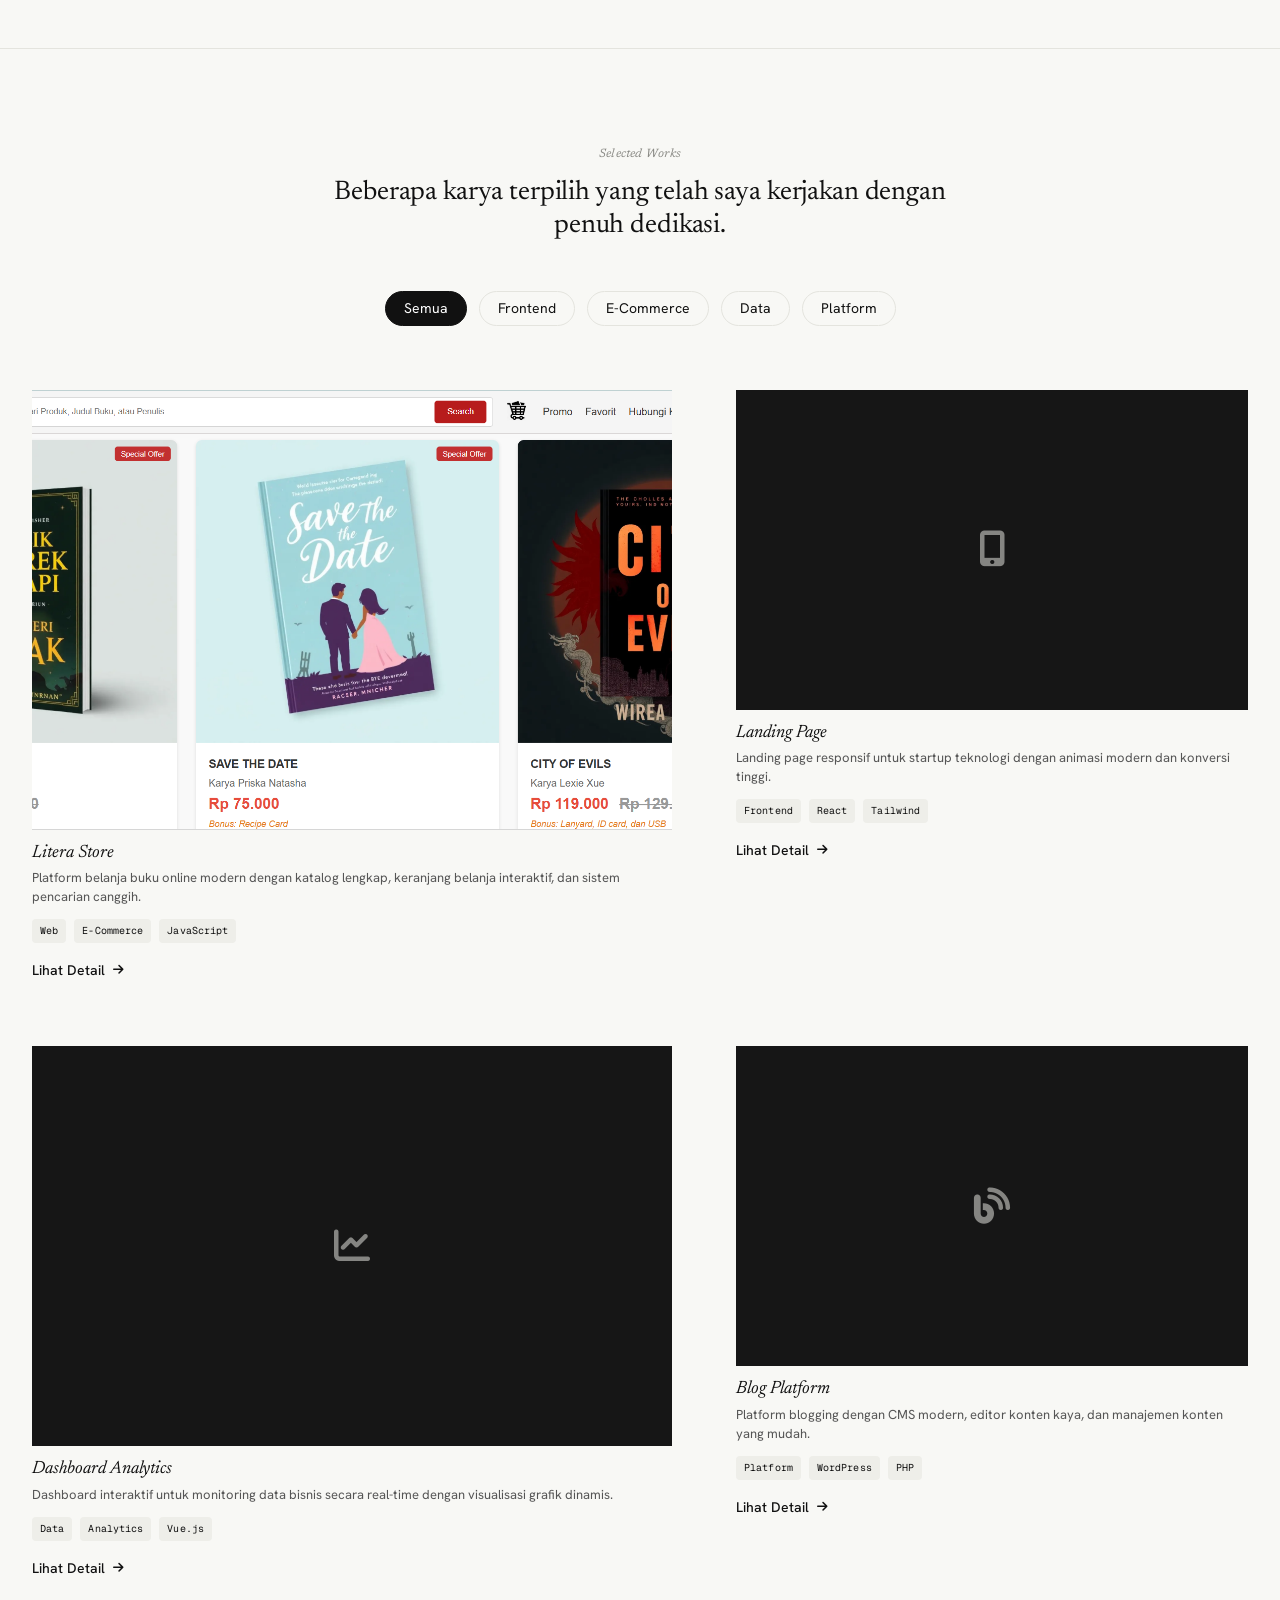
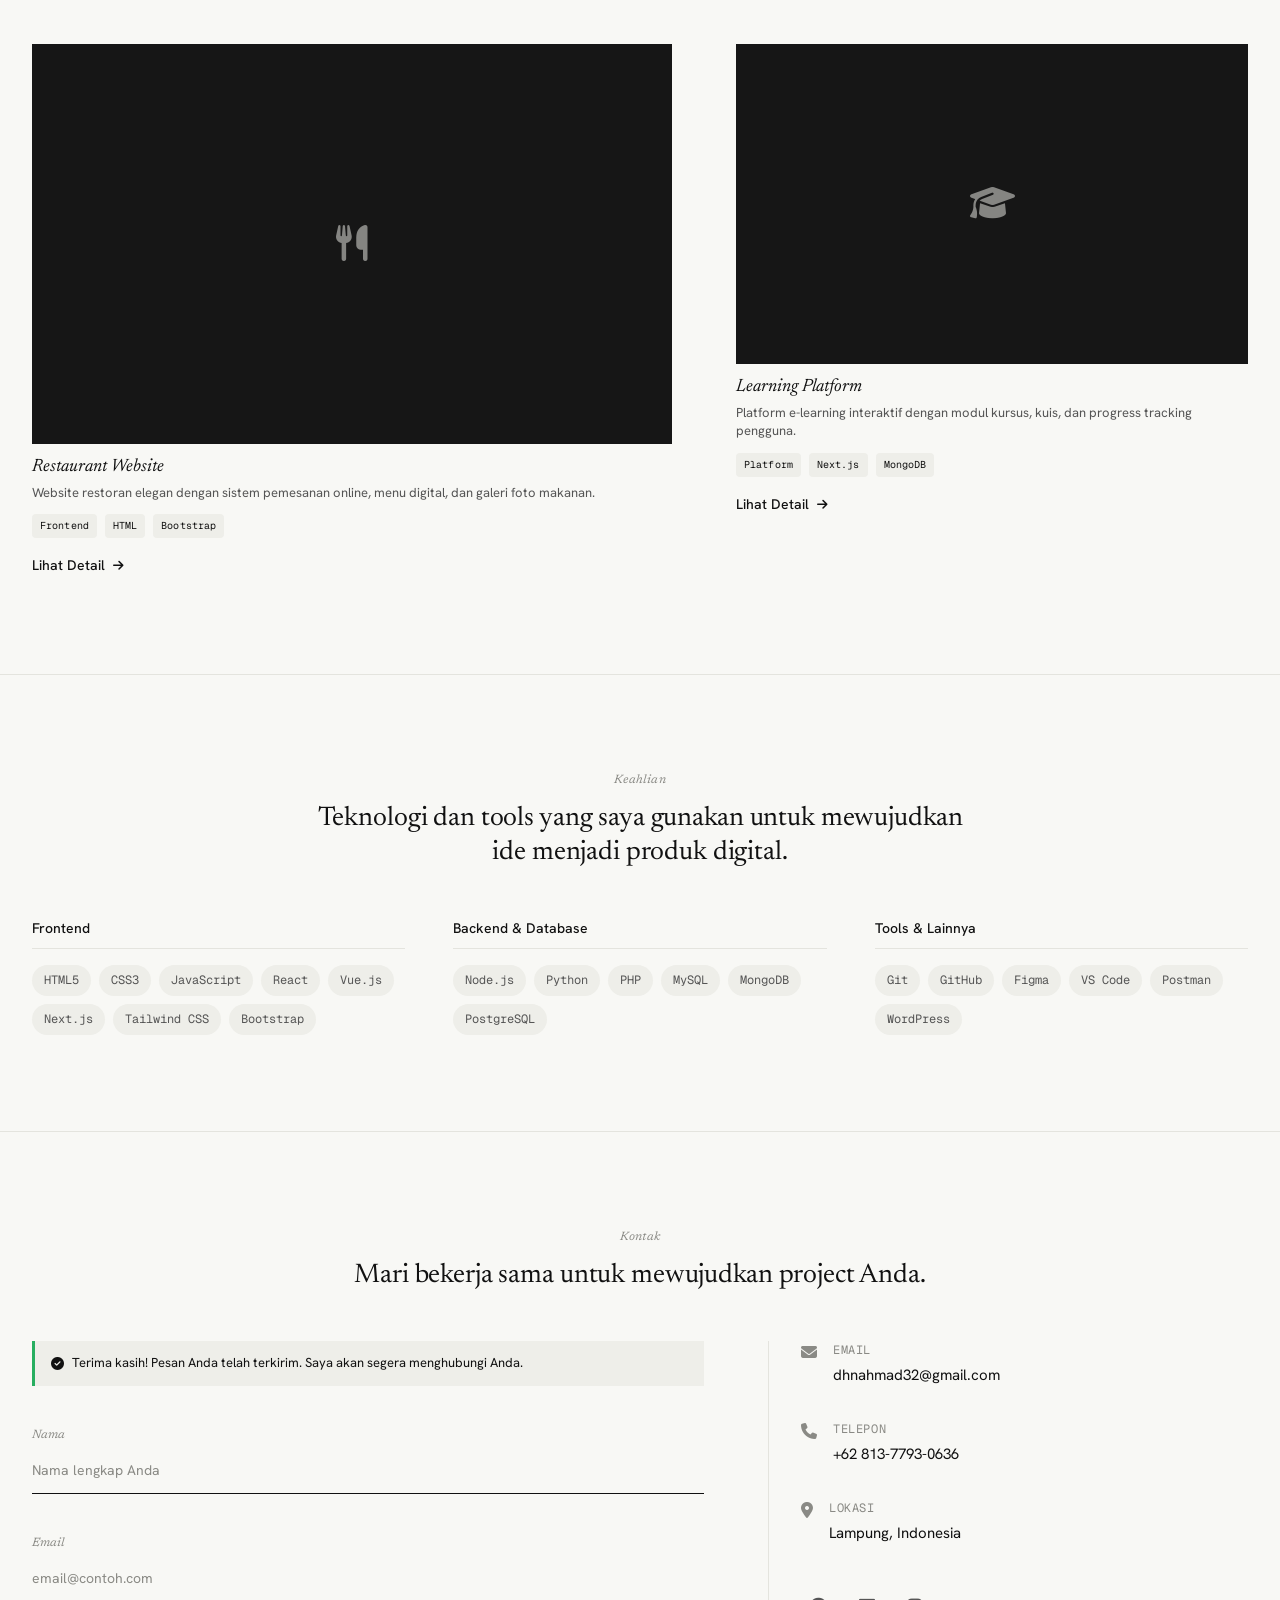
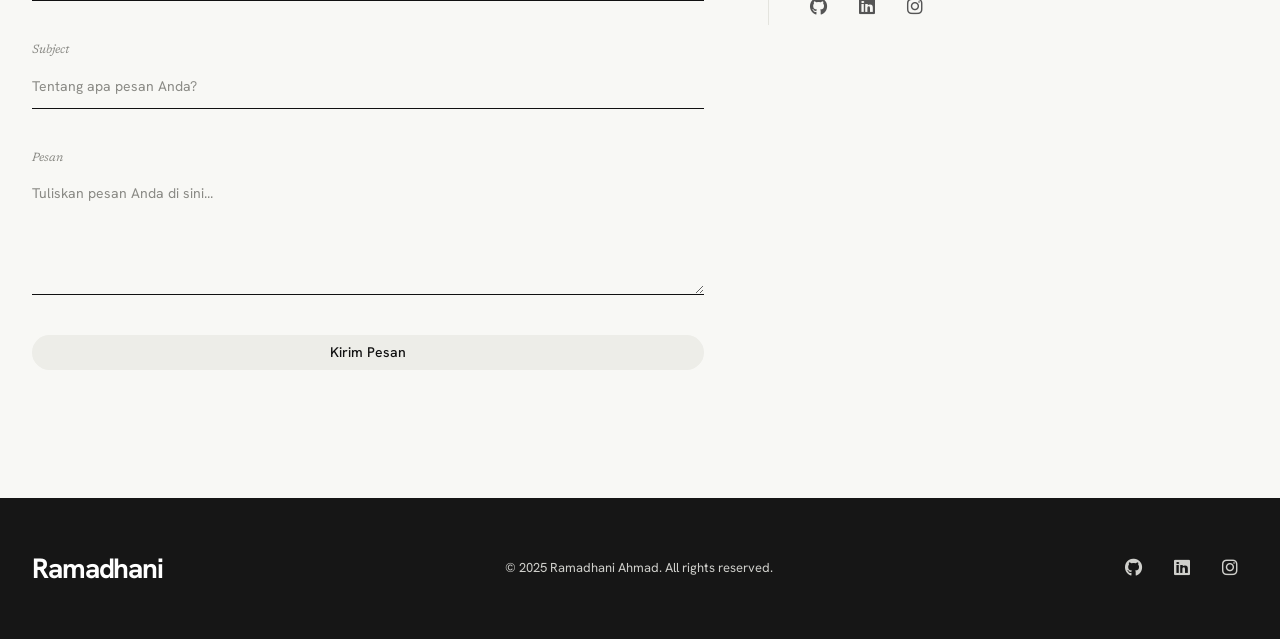
==== commit 683afae7: "refactor: migrate styles and scripts to organized asset directories and update projects" ====
--- a/index.html
+++ b/index.html
@@ -3,393 +3,401 @@
 <head>
     <meta charset="UTF-8">
     <meta name="viewport" content="width=device-width, initial-scale=1.0">
-    <title>Portofolio Saya | Web Developer</title>
-    <link rel="stylesheet" href="styles.css">
+    <title>Ramadhani Ahmad — Web Developer</title>
+    <meta name="description" content="Portofolio Ramadhani Ahmad — Web Developer yang membuat website berharga dan bermakna.">
+    <link rel="preconnect" href="https://fonts.googleapis.com">
+    <link rel="preconnect" href="https://fonts.gstatic.com" crossorigin>
+    <link href="https://fonts.googleapis.com/css2?family=Hanken+Grotesk:wght@300;400;700&family=Newsreader:ital,wght@0,400;1,400&family=Geist+Mono:wght@400&display=swap" rel="stylesheet">
     <link rel="stylesheet" href="https://cdnjs.cloudflare.com/ajax/libs/font-awesome/6.4.0/css/all.min.css">
+    <link rel="stylesheet" href="css/styles.css">
 </head>
 <body>
-    <!-- Navigation -->
-    <nav class="navbar">
-        <div class="container">
-            <div class="logo">
-                <h2><span class="gradient-text">My</span>Portfolio</h2>
-            </div>
-            <ul class="nav-links">
-                <li><a href="#home">Home</a></li>
-                <li><a href="#about">Tentang</a></li>
-                <li><a href="#skills">Keahlian</a></li>
-                <li><a href="#portfolio">Portofolio</a></li>
-                <li><a href="#contact">Kontak</a></li>
-            </ul>
-            <div class="hamburger">
+
+    <!-- ===== HEADER ===== -->
+    <header class="site-header" id="site-header">
+        <div class="header-inner">
+            <a href="#home" class="site-logo">Ramadhani</a>
+
+            <nav class="site-nav" aria-label="Navigasi utama">
+                <ul class="nav-list">
+                    <li><a href="#home" class="nav-link active">Home</a></li>
+                    <li><a href="#about" class="nav-link">Tentang</a></li>
+                    <li><a href="#skills" class="nav-link">Keahlian</a></li>
+                    <li><a href="#portfolio" class="nav-link">Portofolio</a></li>
+                    <li><a href="#contact" class="nav-link">Kontak</a></li>
+                </ul>
+                <span class="nav-clock" id="nav-clock" aria-label="Waktu WIB"></span>
+            </nav>
+
+            <button class="hamburger" id="hamburger" aria-label="Buka menu" aria-expanded="false" aria-controls="mobile-menu">
                 <span></span>
                 <span></span>
                 <span></span>
-            </div>
+            </button>
         </div>
-    </nav>
-
-    <!-- Hero Section -->
-    <section id="home" class="hero">
-        <div class="hero-content">
-            <div class="hero-text">
-                <p class="greeting">Halo, Saya</p>
-                <h1 class="name">Ramadhani Ahmad</h1>
-                <h2 class="title">
-                    <span class="typing-text">Web Developer & Designer</span>
-                </h2>
-                <p class="description">
-                    Saya membuat website modern, responsif, dan user-friendly yang membantu bisnis berkembang di era digital.
+
+        <!-- Mobile Menu -->
+        <div class="mobile-menu" id="mobile-menu" aria-hidden="true">
+            <ul class="mobile-nav-list">
+                <li><a href="#home" class="mobile-nav-link">Home</a></li>
+                <li><a href="#about" class="mobile-nav-link">Tentang</a></li>
+                <li><a href="#skills" class="mobile-nav-link">Keahlian</a></li>
+                <li><a href="#portfolio" class="mobile-nav-link">Portofolio</a></li>
+                <li><a href="#contact" class="mobile-nav-link">Kontak</a></li>
+            </ul>
+        </div>
+    </header>
+
+    <main>
+
+        <!-- ===== HERO ===== -->
+        <section id="home" class="section-hero reveal">
+            <div class="hero-inner">
+                <div class="hero-avatar">
+                    <img src="assets/images/PasFoto.jpg" alt="Ramadhani Ahmad" class="hero-avatar-img">
+                </div>
+                <p class="hero-sub">Ramadhani Ahmad &mdash; Web Developer &amp; Designer</p>
+                <h1 class="hero-headline">
+                    Saya membuat website<br>
+                    yang <em>berharga</em> dan bermakna
+                </h1>
+                <div class="hero-actions">
+                    <a href="#portfolio" class="btn-pill btn-pill--primary">Lihat Karya</a>
+                    <a href="#contact" class="btn-pill">Hubungi Saya</a>
+                </div>
+                <div class="hero-social">
+                    <a href="https://github.com/dhani57" target="_blank" rel="noopener" aria-label="GitHub" class="social-icon"><i class="fab fa-github"></i></a>
+                    <a href="https://www.linkedin.com/in/ramadhani-ahmad/" target="_blank" rel="noopener" aria-label="LinkedIn" class="social-icon"><i class="fab fa-linkedin"></i></a>
+                    <a href="https://www.instagram.com/ramadhnii_ahmd/" target="_blank" rel="noopener" aria-label="Instagram" class="social-icon"><i class="fab fa-instagram"></i></a>
+                </div>
+            </div>
+            <a href="#about" class="scroll-down" aria-label="Scroll ke bawah">
+                <i class="fas fa-chevron-down"></i>
+            </a>
+        </section>
+
+        <!-- ===== ABOUT ===== -->
+        <section id="about" class="section-about reveal">
+            <div class="container">
+                <p class="eyebrow"><em>Tentang Saya</em></p>
+                <div class="about-grid">
+                    <div class="about-image-wrap">
+                        <img src="assets/images/NonFormal.JPG" alt="Foto Ramadhani Ahmad" class="about-photo" loading="lazy">
+                    </div>
+                    <div class="about-content">
+                        <h2 class="statement">
+                            Web Developer yang berfokus pada pengalaman digital yang bermakna dan berfungsi dengan baik.
+                        </h2>
+                        <p class="body-text">
+                            Saya adalah seorang web developer yang berfokus pada pembuatan website yang tidak hanya terlihat bagus,
+                            tetapi juga berfungsi dengan baik. Dengan pengalaman dalam mengembangkan berbagai jenis website,
+                            dari landing page hingga aplikasi web kompleks.
+                        </p>
+                        <p class="body-text">
+                            Saya selalu berusaha untuk belajar teknologi terbaru dan menerapkan best practices dalam setiap project
+                            yang saya kerjakan. Tujuan saya adalah menciptakan pengalaman digital yang memberikan nilai lebih bagi
+                            pengguna dan klien.
+                        </p>
+                        <div class="about-contact-list">
+                            <div class="about-contact-item">
+                                <i class="fas fa-envelope" aria-hidden="true"></i>
+                                <a href="mailto:dhnahmad32@gmail.com">dhnahmad32@gmail.com</a>
+                            </div>
+                            <div class="about-contact-item">
+                                <i class="fas fa-phone" aria-hidden="true"></i>
+                                <a href="tel:+6281377930636">+62 813-7793-0636</a>
+                            </div>
+                            <div class="about-contact-item">
+                                <i class="fas fa-map-marker-alt" aria-hidden="true"></i>
+                                <span>Lampung, Indonesia</span>
+                            </div>
+                        </div>
+                        <a href="#" class="btn-pill btn-pill--primary" download>Download CV</a>
+                    </div>
+                </div>
+            </div>
+        </section>
+
+        <!-- ===== SELECTED WORKS (PORTFOLIO) ===== -->
+        <section id="portfolio" class="section-works reveal">
+            <div class="container">
+                <p class="eyebrow"><em>Selected Works</em></p>
+                <p class="statement statement--center">
+                    Beberapa karya terpilih yang telah saya kerjakan dengan penuh dedikasi.
                 </p>
-                <div class="hero-buttons">
-                    <a href="#portfolio" class="btn btn-primary">Lihat Karya</a>
-                    <a href="#contact" class="btn btn-secondary">Hubungi Saya</a>
-                </div>
-                <div class="social-links">
-                    <a href="https://github.com/dhani57" target="_blank"><i class="fab fa-github"></i></a>
-                    <a href="https://www.linkedin.com/in/ramadhani-ahmad/" target="_blank"><i class="fab fa-linkedin"></i></a>
-                    <a href="https://www.instagram.com/ramadhnii_ahmd/" target="_blank"><i class="fab fa-instagram"></i></a>
-                </div>
-            </div>
-            <div class="hero-image">
-                <div class="image-placeholder">
-                    <img src="assets/PasFoto.jpg" alt="Ramadhani Ahmad">
-                </div>
-            </div>
-        </div>
-        <div class="scroll-down">
-            <a href="#about"><i class="fas fa-chevron-down"></i></a>
-        </div>
-    </section>
-
-    <!-- About Section -->
-    <section id="about" class="about">
-        <div class="container">
-            <h2 class="section-title">Tentang Saya</h2>
-            <div class="about-content">
-                <div class="about-image">
-                    <div class="about-img-placeholder">
-                        <img src="assets/NonFormal.JPG" alt="Ramadhani Ahmad">
-                    </div>
-                </div>
-                <div class="about-text">
-                    <h3>Web Developer & Creative Designer</h3>
-                    <p>
-                        Saya adalah seorang web developer yang berfokus pada pembuatan website yang tidak hanya terlihat bagus, 
-                        tetapi juga berfungsi dengan baik. Dengan pengalaman dalam mengembangkan berbagai jenis website, 
-                        dari landing page hingga aplikasi web kompleks.
-                    </p>
-                    <p>
-                        Saya selalu berusaha untuk belajar teknologi terbaru dan menerapkan best practices dalam setiap project 
-                        yang saya kerjakan. Tujuan saya adalah menciptakan pengalaman digital yang memberikan nilai lebih bagi 
-                        pengguna dan klien.
-                    </p>
-                    <div class="about-info">
-                        <div class="info-item">
-                            <i class="fas fa-envelope"></i>
-                            <span>dhnahmad32@gmail.com</span>
-                        </div>
-                        <div class="info-item">
-                            <i class="fas fa-map-marker-alt"></i>
-                            <span>Lampung, Indonesia</span>
-                        </div>
-                        <div class="info-item">
-                            <i class="fas fa-phone"></i>
-                            <span>+62 813-7793-0636</span>
-                        </div>
-                    </div>
-                    <a href="#" class="btn btn-primary" download>Download CV</a>
-                </div>
-            </div>
-        </div>
-    </section>
-
-    <!-- Skills Section -->
-    <section id="skills" class="skills">
-        <div class="container">
-            <h2 class="section-title">Keahlian Saya</h2>
-            <p class="section-subtitle">Teknologi dan tools yang saya kuasai</p>
-            <div class="skills-grid">
-                <div class="skill-card">
-                    <div class="skill-icon">
-                        <i class="fab fa-html5"></i>
-                    </div>
-                    <h3>HTML5</h3>
-                    <div class="skill-bar">
-                        <div class="skill-progress" style="width: 90%"></div>
-                    </div>
-                    <span class="skill-percent">90%</span>
-                </div>
-                <div class="skill-card">
-                    <div class="skill-icon">
-                        <i class="fab fa-css3-alt"></i>
-                    </div>
-                    <h3>CSS3</h3>
-                    <div class="skill-bar">
-                        <div class="skill-progress" style="width: 85%"></div>
-                    </div>
-                    <span class="skill-percent">85%</span>
-                </div>
-                <div class="skill-card">
-                    <div class="skill-icon">
-                        <i class="fab fa-js"></i>
-                    </div>
-                    <h3>JavaScript</h3>
-                    <div class="skill-bar">
-                        <div class="skill-progress" style="width: 80%"></div>
-                    </div>
-                    <span class="skill-percent">80%</span>
-                </div>
-                <div class="skill-card">
-                    <div class="skill-icon">
-                        <i class="fab fa-react"></i>
-                    </div>
-                    <h3>React</h3>
-                    <div class="skill-bar">
-                        <div class="skill-progress" style="width: 75%"></div>
-                    </div>
-                    <span class="skill-percent">75%</span>
-                </div>
-                <div class="skill-card">
-                    <div class="skill-icon">
-                        <i class="fab fa-node"></i>
-                    </div>
-                    <h3>Node.js</h3>
-                    <div class="skill-bar">
-                        <div class="skill-progress" style="width: 70%"></div>
-                    </div>
-                    <span class="skill-percent">70%</span>
-                </div>
-                <div class="skill-card">
-                    <div class="skill-icon">
-                        <i class="fab fa-python"></i>
-                    </div>
-                    <h3>Python</h3>
-                    <div class="skill-bar">
-                        <div class="skill-progress" style="width: 65%"></div>
-                    </div>
-                    <span class="skill-percent">65%</span>
-                </div>
-            </div>
-        </div>
-    </section>
-
-    <!-- Portfolio Section -->
-    <section id="portfolio" class="portfolio">
-        <div class="container">
-            <h2 class="section-title">Portofolio Saya</h2>
-            <p class="section-subtitle">Beberapa project yang telah saya kerjakan</p>
-            <div class="portfolio-grid">
-                <div class="portfolio-card">
-                    <div class="portfolio-image">
-                        <img src="assets/Litera_store.png" alt="Litera Store" class="portfolio-img">
-                        <div class="portfolio-overlay">
-                            <h3>E-Commerce Book Website</h3>
-                            <p>Platform belanja buku online modern dengan fitur lengkap</p>
-                            <div class="portfolio-links">
-                                <a href="project-litera-store.html" class="portfolio-link"><i class="fas fa-eye"></i></a>
-                                <a href="https://github.com/dhani57" target="_blank" class="portfolio-link"><i class="fab fa-github"></i></a>
-                            </div>
-                        </div>
-                    </div>
-                    <div class="portfolio-info">
-                        <div class="portfolio-tags">
-                            <span class="tag">HTML</span>
-                            <span class="tag">CSS</span>
-                            <span class="tag">JavaScript</span>
-                        </div>
-                    </div>
-                </div>
-                <div class="portfolio-card">
-                    <div class="portfolio-image">
-                        <div class="portfolio-placeholder">
-                            <i class="fas fa-mobile-alt"></i>
-                        </div>
-                        <div class="portfolio-overlay">
-                            <h3>Landing Page</h3>
-                            <p>Landing page responsif untuk startup teknologi</p>
-                            <div class="portfolio-links">
-                                <a href="project-landing-page.html" class="portfolio-link"><i class="fas fa-eye"></i></a>
-                                <a href="https://github.com/dhani57" target="_blank" class="portfolio-link"><i class="fab fa-github"></i></a>
-                            </div>
-                        </div>
-                    </div>
-                    <div class="portfolio-info">
-                        <div class="portfolio-tags">
-                            <span class="tag">React</span>
-                            <span class="tag">Tailwind</span>
-                        </div>
-                    </div>
-                </div>
-                <div class="portfolio-card">
-                    <div class="portfolio-image">
-                        <div class="portfolio-placeholder">
-                            <i class="fas fa-chart-line"></i>
-                        </div>
-                        <div class="portfolio-overlay">
-                            <h3>Dashboard Analytics</h3>
-                            <p>Dashboard interaktif untuk monitoring data bisnis</p>
-                            <div class="portfolio-links">
-                                <a href="project-dashboard.html" class="portfolio-link"><i class="fas fa-eye"></i></a>
-                                <a href="https://github.com/dhani57" target="_blank" class="portfolio-link"><i class="fab fa-github"></i></a>
-                            </div>
-                        </div>
-                    </div>
-                    <div class="portfolio-info">
-                        <div class="portfolio-tags">
-                            <span class="tag">Vue.js</span>
-                            <span class="tag">Chart.js</span>
-                        </div>
-                    </div>
-                </div>
-                <div class="portfolio-card">
-                    <div class="portfolio-image">
-                        <div class="portfolio-placeholder">
-                            <i class="fas fa-blog"></i>
-                        </div>
-                        <div class="portfolio-overlay">
-                            <h3>Blog Platform</h3>
-                            <p>Platform blogging dengan CMS modern</p>
-                            <div class="portfolio-links">
-                                <a href="project-blog.html" class="portfolio-link"><i class="fas fa-eye"></i></a>
-                                <a href="https://github.com/dhani57" target="_blank" class="portfolio-link"><i class="fab fa-github"></i></a>
-                            </div>
-                        </div>
-                    </div>
-                    <div class="portfolio-info">
-                        <div class="portfolio-tags">
-                            <span class="tag">WordPress</span>
-                            <span class="tag">PHP</span>
-                        </div>
-                    </div>
-                </div>
-                <div class="portfolio-card">
-                    <div class="portfolio-image">
-                        <div class="portfolio-placeholder">
-                            <i class="fas fa-utensils"></i>
-                        </div>
-                        <div class="portfolio-overlay">
-                            <h3>Restaurant Website</h3>
-                            <p>Website restoran dengan sistem pemesanan online</p>
-                            <div class="portfolio-links">
-                                <a href="project-restaurant.html" class="portfolio-link"><i class="fas fa-eye"></i></a>
-                                <a href="https://github.com/dhani57" target="_blank" class="portfolio-link"><i class="fab fa-github"></i></a>
-                            </div>
-                        </div>
-                    </div>
-                    <div class="portfolio-info">
-                        <div class="portfolio-tags">
-                            <span class="tag">HTML</span>
-                            <span class="tag">Bootstrap</span>
-                        </div>
-                    </div>
-                </div>
-                <div class="portfolio-card">
-                    <div class="portfolio-image">
-                        <div class="portfolio-placeholder">
-                            <i class="fas fa-graduation-cap"></i>
-                        </div>
-                        <div class="portfolio-overlay">
-                            <h3>Learning Platform</h3>
-                            <p>Platform e-learning interaktif</p>
-                            <div class="portfolio-links">
-                                <a href="project-learning.html" class="portfolio-link"><i class="fas fa-eye"></i></a>
-                                <a href="https://github.com/dhani57" target="_blank" class="portfolio-link"><i class="fab fa-github"></i></a>
-                            </div>
-                        </div>
-                    </div>
-                    <div class="portfolio-info">
-                        <div class="portfolio-tags">
-                            <span class="tag">Next.js</span>
-                            <span class="tag">MongoDB</span>
-                        </div>
-                    </div>
-                </div>
-            </div>
-        </div>
-    </section>
-
-    <!-- Contact Section -->
-    <section id="contact" class="contact">
-        <div class="container">
-            <h2 class="section-title">Hubungi Saya</h2>
-            <p class="section-subtitle">Mari bekerja sama untuk project Anda</p>
-            <div class="contact-content">
-                <div class="contact-info">
-                    <div class="contact-card">
-                        <div class="contact-icon">
-                            <i class="fas fa-envelope"></i>
-                        </div>
-                        <h3>Email</h3>
-                        <p>dhnahmad32@gmail.com</p>
-                    </div>
-                    <div class="contact-card">
-                        <div class="contact-icon">
-                            <i class="fas fa-phone"></i>
-                        </div>
-                        <h3>Telepon</h3>
-                        <p>+62 813-7793-0636</p>
-                    </div>
-                    <div class="contact-card">
-                        <div class="contact-icon">
-                            <i class="fas fa-map-marker-alt"></i>
-                        </div>
-                        <h3>Lokasi</h3>
-                        <p>Lampung, Indonesia</p>
-                    </div>
-                </div>
-                <form class="contact-form">
-                    <div class="form-group">
-                        <input type="text" placeholder="Nama Anda" required>
-                    </div>
-                    <div class="form-group">
-                        <input type="email" placeholder="Email Anda" required>
-                    </div>
-                    <div class="form-group">
-                        <input type="text" placeholder="Subject" required>
-                    </div>
-                    <div class="form-group">
-                        <textarea rows="5" placeholder="Pesan Anda" required></textarea>
-                    </div>
-                    <button type="submit" class="btn btn-primary">Kirim Pesan</button>
-                </form>
-            </div>
-        </div>
-    </section>
-
-    <!-- Footer -->
-    <footer class="footer">
-        <div class="container">
-            <div class="footer-content">
-                <div class="footer-logo">
-                    <h2><span class="gradient-text">My</span>Portfolio</h2>
-                    <p>Membuat website impian menjadi kenyataan</p>
-                </div>
-                <div class="footer-links">
-                    <h3>Quick Links</h3>
-                    <ul>
-                        <li><a href="#home">Home</a></li>
-                        <li><a href="#about">Tentang</a></li>
-                        <li><a href="#skills">Keahlian</a></li>
-                        <li><a href="#portfolio">Portofolio</a></li>
-                        <li><a href="#contact">Kontak</a></li>
-                    </ul>
-                </div>
-                <div class="footer-social">
-                    <h3>Follow Me</h3>
-                    <div class="social-links">
-                        <a href="https://github.com/dhani57" target="_blank"><i class="fab fa-github"></i></a>
-                        <a href="https://www.linkedin.com/in/ramadhani-ahmad/" target="_blank"><i class="fab fa-linkedin"></i></a>
-                        <a href="https://www.instagram.com/ramadhnii_ahmd/" target="_blank"><i class="fab fa-instagram"></i></a>
-                    </div>
-                </div>
-            </div>
-            <div class="footer-bottom">
-                <p>&copy; 2025 MyPortfolio. Oleh Ramadhani Ahmad</p>
+
+                <!-- Filter Chips -->
+                <div class="filter-bar" role="group" aria-label="Filter portofolio">
+                    <button class="btn-pill" aria-pressed="true" data-filter="all">Semua</button>
+                    <button class="btn-pill" aria-pressed="false" data-filter="frontend">Frontend</button>
+                    <button class="btn-pill" aria-pressed="false" data-filter="ecommerce">E-Commerce</button>
+                    <button class="btn-pill" aria-pressed="false" data-filter="data">Data</button>
+                    <button class="btn-pill" aria-pressed="false" data-filter="platform">Platform</button>
+                </div>
+
+                <!-- Works Grid -->
+                <div class="works-grid" id="works-grid">
+
+                    <!-- Card 1 - Litera Store (featured / large) -->
+                    <article class="work-card work-card--large" data-category="ecommerce" aria-label="Litera Store">
+                        <a href="project-litera-store.html" class="card-media-link">
+                            <div class="card-media">
+                                <img src="assets/images/Litera_store.png" alt="Litera Store — E-Commerce Book Website" loading="lazy">
+                            </div>
+                        </a>
+                        <div class="card-body">
+                            <h3 class="card-title"><a href="project-litera-store.html"><em>Litera Store</em></a></h3>
+                            <p class="card-desc">Platform belanja buku online modern dengan katalog lengkap, keranjang belanja interaktif, dan sistem pencarian canggih.</p>
+                            <div class="card-tags">
+                                <span class="tag">Web</span>
+                                <span class="tag">E-Commerce</span>
+                                <span class="tag">JavaScript</span>
+                            </div>
+                            <a href="project-litera-store.html" class="card-link" aria-label="Lihat detail Litera Store">Lihat Detail <i class="fas fa-arrow-right"></i></a>
+                        </div>
+                    </article>
+
+                    <!-- Card 2 - Landing Page -->
+                    <article class="work-card" data-category="frontend" aria-label="Landing Page">
+                        <a href="project-landing-page.html" class="card-media-link">
+                            <div class="card-media card-media--placeholder">
+                                <div class="placeholder-inner">
+                                    <i class="fas fa-mobile-alt" aria-hidden="true"></i>
+                                </div>
+                            </div>
+                        </a>
+                        <div class="card-body">
+                            <h3 class="card-title"><a href="project-landing-page.html"><em>Landing Page</em></a></h3>
+                            <p class="card-desc">Landing page responsif untuk startup teknologi dengan animasi modern dan konversi tinggi.</p>
+                            <div class="card-tags">
+                                <span class="tag">Frontend</span>
+                                <span class="tag">React</span>
+                                <span class="tag">Tailwind</span>
+                            </div>
+                            <a href="project-landing-page.html" class="card-link" aria-label="Lihat detail Landing Page">Lihat Detail <i class="fas fa-arrow-right"></i></a>
+                        </div>
+                    </article>
+
+                    <!-- Card 3 - Dashboard Analytics -->
+                    <article class="work-card" data-category="data" aria-label="Dashboard Analytics">
+                        <a href="project-dashboard.html" class="card-media-link">
+                            <div class="card-media card-media--placeholder">
+                                <div class="placeholder-inner">
+                                    <i class="fas fa-chart-line" aria-hidden="true"></i>
+                                </div>
+                            </div>
+                        </a>
+                        <div class="card-body">
+                            <h3 class="card-title"><a href="project-dashboard.html"><em>Dashboard Analytics</em></a></h3>
+                            <p class="card-desc">Dashboard interaktif untuk monitoring data bisnis secara real-time dengan visualisasi grafik dinamis.</p>
+                            <div class="card-tags">
+                                <span class="tag">Data</span>
+                                <span class="tag">Analytics</span>
+                                <span class="tag">Vue.js</span>
+                            </div>
+                            <a href="project-dashboard.html" class="card-link" aria-label="Lihat detail Dashboard Analytics">Lihat Detail <i class="fas fa-arrow-right"></i></a>
+                        </div>
+                    </article>
+
+                    <!-- Card 4 - Blog Platform -->
+                    <article class="work-card" data-category="platform" aria-label="Blog Platform">
+                        <a href="project-blog.html" class="card-media-link">
+                            <div class="card-media card-media--placeholder">
+                                <div class="placeholder-inner">
+                                    <i class="fas fa-blog" aria-hidden="true"></i>
+                                </div>
+                            </div>
+                        </a>
+                        <div class="card-body">
+                            <h3 class="card-title"><a href="project-blog.html"><em>Blog Platform</em></a></h3>
+                            <p class="card-desc">Platform blogging dengan CMS modern, editor konten kaya, dan manajemen konten yang mudah.</p>
+                            <div class="card-tags">
+                                <span class="tag">Platform</span>
+                                <span class="tag">WordPress</span>
+                                <span class="tag">PHP</span>
+                            </div>
+                            <a href="project-blog.html" class="card-link" aria-label="Lihat detail Blog Platform">Lihat Detail <i class="fas fa-arrow-right"></i></a>
+                        </div>
+                    </article>
+
+                    <!-- Card 5 - Restaurant Website -->
+                    <article class="work-card" data-category="frontend" aria-label="Restaurant Website">
+                        <a href="project-restaurant.html" class="card-media-link">
+                            <div class="card-media card-media--placeholder">
+                                <div class="placeholder-inner">
+                                    <i class="fas fa-utensils" aria-hidden="true"></i>
+                                </div>
+                            </div>
+                        </a>
+                        <div class="card-body">
+                            <h3 class="card-title"><a href="project-restaurant.html"><em>Restaurant Website</em></a></h3>
+                            <p class="card-desc">Website restoran elegan dengan sistem pemesanan online, menu digital, dan galeri foto makanan.</p>
+                            <div class="card-tags">
+                                <span class="tag">Frontend</span>
+                                <span class="tag">HTML</span>
+                                <span class="tag">Bootstrap</span>
+                            </div>
+                            <a href="project-restaurant.html" class="card-link" aria-label="Lihat detail Restaurant Website">Lihat Detail <i class="fas fa-arrow-right"></i></a>
+                        </div>
+                    </article>
+
+                    <!-- Card 6 - Learning Platform -->
+                    <article class="work-card" data-category="platform" aria-label="Learning Platform">
+                        <a href="project-learning.html" class="card-media-link">
+                            <div class="card-media card-media--placeholder">
+                                <div class="placeholder-inner">
+                                    <i class="fas fa-graduation-cap" aria-hidden="true"></i>
+                                </div>
+                            </div>
+                        </a>
+                        <div class="card-body">
+                            <h3 class="card-title"><a href="project-learning.html"><em>Learning Platform</em></a></h3>
+                            <p class="card-desc">Platform e-learning interaktif dengan modul kursus, kuis, dan progress tracking pengguna.</p>
+                            <div class="card-tags">
+                                <span class="tag">Platform</span>
+                                <span class="tag">Next.js</span>
+                                <span class="tag">MongoDB</span>
+                            </div>
+                            <a href="project-learning.html" class="card-link" aria-label="Lihat detail Learning Platform">Lihat Detail <i class="fas fa-arrow-right"></i></a>
+                        </div>
+                    </article>
+
+                </div><!-- /works-grid -->
+            </div>
+        </section>
+
+        <!-- ===== SKILLS ===== -->
+        <section id="skills" class="section-skills reveal">
+            <div class="container">
+                <p class="eyebrow"><em>Keahlian</em></p>
+                <p class="statement statement--center">
+                    Teknologi dan tools yang saya gunakan untuk mewujudkan ide menjadi produk digital.
+                </p>
+
+                <div class="skills-groups">
+                    <div class="skills-group">
+                        <h3 class="skills-group-label">Frontend</h3>
+                        <div class="chips">
+                            <span class="chip">HTML5</span>
+                            <span class="chip">CSS3</span>
+                            <span class="chip">JavaScript</span>
+                            <span class="chip">React</span>
+                            <span class="chip">Vue.js</span>
+                            <span class="chip">Next.js</span>
+                            <span class="chip">Tailwind CSS</span>
+                            <span class="chip">Bootstrap</span>
+                        </div>
+                    </div>
+                    <div class="skills-group">
+                        <h3 class="skills-group-label">Backend &amp; Database</h3>
+                        <div class="chips">
+                            <span class="chip">Node.js</span>
+                            <span class="chip">Python</span>
+                            <span class="chip">PHP</span>
+                            <span class="chip">MySQL</span>
+                            <span class="chip">MongoDB</span>
+                            <span class="chip">PostgreSQL</span>
+                        </div>
+                    </div>
+                    <div class="skills-group">
+                        <h3 class="skills-group-label">Tools &amp; Lainnya</h3>
+                        <div class="chips">
+                            <span class="chip">Git</span>
+                            <span class="chip">GitHub</span>
+                            <span class="chip">Figma</span>
+                            <span class="chip">VS Code</span>
+                            <span class="chip">Postman</span>
+                            <span class="chip">WordPress</span>
+                        </div>
+                    </div>
+                </div>
+            </div>
+        </section>
+
+        <!-- ===== CONTACT ===== -->
+        <section id="contact" class="section-contact reveal">
+            <div class="container">
+                <p class="eyebrow"><em>Kontak</em></p>
+                <p class="statement statement--center">
+                    Mari bekerja sama untuk mewujudkan project Anda.
+                </p>
+
+                <div class="contact-layout">
+                    <form class="contact-form" id="contact-form" novalidate>
+                        <div id="form-success" class="form-success" aria-live="polite" hidden>
+                            <i class="fas fa-check-circle"></i>
+                            Terima kasih! Pesan Anda telah terkirim. Saya akan segera menghubungi Anda.
+                        </div>
+                        <div class="form-field">
+                            <label class="input-label" for="name"><em>Nama</em></label>
+                            <input class="input" type="text" id="name" name="name" placeholder="Nama lengkap Anda" required autocomplete="name">
+                            <span class="field-error" id="name-error" role="alert"></span>
+                        </div>
+                        <div class="form-field">
+                            <label class="input-label" for="email"><em>Email</em></label>
+                            <input class="input" type="email" id="email" name="email" placeholder="email@contoh.com" required autocomplete="email">
+                            <span class="field-error" id="email-error" role="alert"></span>
+                        </div>
+                        <div class="form-field">
+                            <label class="input-label" for="subject"><em>Subject</em></label>
+                            <input class="input" type="text" id="subject" name="subject" placeholder="Tentang apa pesan Anda?" required>
+                            <span class="field-error" id="subject-error" role="alert"></span>
+                        </div>
+                        <div class="form-field">
+                            <label class="input-label" for="message"><em>Pesan</em></label>
+                            <textarea class="input input--textarea" id="message" name="message" rows="5" placeholder="Tuliskan pesan Anda di sini..." required></textarea>
+                            <span class="field-error" id="message-error" role="alert"></span>
+                        </div>
+                        <button type="submit" class="btn-pill btn-pill--primary">Kirim Pesan</button>
+                    </form>
+
+                    <div class="contact-info">
+                        <div class="contact-info-item">
+                            <i class="fas fa-envelope" aria-hidden="true"></i>
+                            <div>
+                                <span class="contact-info-label">Email</span>
+                                <a href="mailto:dhnahmad32@gmail.com" class="contact-info-value">dhnahmad32@gmail.com</a>
+                            </div>
+                        </div>
+                        <div class="contact-info-item">
+                            <i class="fas fa-phone" aria-hidden="true"></i>
+                            <div>
+                                <span class="contact-info-label">Telepon</span>
+                                <a href="tel:+6281377930636" class="contact-info-value">+62 813-7793-0636</a>
+                            </div>
+                        </div>
+                        <div class="contact-info-item">
+                            <i class="fas fa-map-marker-alt" aria-hidden="true"></i>
+                            <div>
+                                <span class="contact-info-label">Lokasi</span>
+                                <span class="contact-info-value">Lampung, Indonesia</span>
+                            </div>
+                        </div>
+                        <div class="contact-social">
+                            <a href="https://github.com/dhani57" target="_blank" rel="noopener" aria-label="GitHub" class="social-icon"><i class="fab fa-github"></i></a>
+                            <a href="https://www.linkedin.com/in/ramadhani-ahmad/" target="_blank" rel="noopener" aria-label="LinkedIn" class="social-icon"><i class="fab fa-linkedin"></i></a>
+                            <a href="https://www.instagram.com/ramadhnii_ahmd/" target="_blank" rel="noopener" aria-label="Instagram" class="social-icon"><i class="fab fa-instagram"></i></a>
+                        </div>
+                    </div>
+                </div>
+            </div>
+        </section>
+
+    </main>
+
+    <!-- ===== FOOTER ===== -->
+    <footer class="site-footer">
+        <div class="footer-inner">
+            <a href="#home" class="site-logo site-logo--inverse">Ramadhani</a>
+            <p class="footer-copy">&copy; 2025 Ramadhani Ahmad. All rights reserved.</p>
+            <div class="footer-social">
+                <a href="https://github.com/dhani57" target="_blank" rel="noopener" aria-label="GitHub" class="social-icon social-icon--inverse"><i class="fab fa-github"></i></a>
+                <a href="https://www.linkedin.com/in/ramadhani-ahmad/" target="_blank" rel="noopener" aria-label="LinkedIn" class="social-icon social-icon--inverse"><i class="fab fa-linkedin"></i></a>
+                <a href="https://www.instagram.com/ramadhnii_ahmd/" target="_blank" rel="noopener" aria-label="Instagram" class="social-icon social-icon--inverse"><i class="fab fa-instagram"></i></a>
             </div>
         </div>
     </footer>
 
-    <script src="script.js"></script>
+    <script src="js/main.js"></script>
 </body>
-</html>+</html>
--- a/css/styles.css
+++ b/css/styles.css
@@ -0,0 +1,975 @@
+/* ==========================================================================
+   design.md — Fiasco UI Implementation
+   Editorial & Minimal Design System
+   ========================================================================== */
+
+/* ===== 1. DESIGN TOKENS ===== */
+:root {
+  /* Color — Neutral */
+  --color-bg: #F8F8F5;
+  --color-surface: #F8F8F5;
+  --color-surface-muted: #EEEEE9;
+  --color-surface-inverse: #161616;
+  --color-surface-media: #0D0D0D;
+  --color-border-subtle: #E4E4DE;
+
+  /* Color — Text */
+  --color-text-primary: #111111;
+  --color-text-secondary: #555555;
+  --color-text-tertiary: #8A8A85;
+  --color-text-inverse: #FFFFFF;
+  --color-text-inverse-muted: #CFCFCB;
+
+  /* Color — Interactive */
+  --color-chip-bg: #EDEDE8;
+  --color-chip-bg-hover: #E2E2DC;
+  --color-chip-text: #111111;
+  --color-focus-ring: #111111;
+  --color-error: #C0392B;
+  --color-success: #27AE60;
+
+  /* Typography */
+  --font-sans: "Hanken Grotesk", "Inter Tight", system-ui, -apple-system, "Segoe UI", Roboto, sans-serif;
+  --font-serif: "Newsreader", "Source Serif 4", Georgia, serif;
+  --font-mono: "Geist Mono", "JetBrains Mono", ui-monospace, SFMono-Regular, Menlo, monospace;
+
+  --text-display: clamp(2.5rem, 4.8vw, 5.5rem);
+  --text-statement: clamp(1.25rem, 2.1vw, 2.25rem);
+  --text-logo: 1.75rem;
+  --text-nav: 0.875rem;
+  --text-body: 0.9375rem;
+  --text-body-sm: 0.8125rem;
+  --text-eyebrow: 0.75rem;
+  --text-tag: 0.625rem;
+
+  /* Spacing Scale (4px base) */
+  --space-1: 4px;
+  --space-2: 8px;
+  --space-3: 12px;
+  --space-4: 16px;
+  --space-5: 24px;
+  --space-6: 32px;
+  --space-7: 48px;
+  --space-8: 64px;
+  --space-9: 96px;
+  --space-10: 128px;
+
+  /* Radius */
+  --radius-none: 0;
+  --radius-xs: 4px;
+  --radius-md: 12px;
+  --radius-pill: 999px;
+
+  /* Elevation */
+  --elevation-0: none;
+  --elevation-1: 0 1px 0 rgba(17, 17, 17, 0.08);
+  --elevation-2: 0 8px 24px rgba(17, 17, 17, 0.12);
+
+  /* Motion */
+  --ease-standard: cubic-bezier(0.2, 0, 0, 1);
+  --duration-fast: 160ms;
+  --duration-base: 400ms;
+
+  /* Layout */
+  --page-gutter: clamp(1rem, 2.5vw, 2.5rem);
+  --container-max: 1320px;
+}
+
+/* ===== 2. RESET & BASE ===== */
+*, *::before, *::after {
+  box-sizing: border-box;
+  margin: 0;
+  padding: 0;
+}
+
+html {
+  scroll-behavior: smooth;
+  font-size: 16px;
+  background-color: var(--color-bg);
+  color: var(--color-text-primary);
+  -webkit-font-smoothing: antialiased;
+  -moz-osx-font-smoothing: grayscale;
+}
+
+body {
+  font-family: var(--font-sans);
+  background-color: var(--color-bg);
+  color: var(--color-text-primary);
+  line-height: 1.6;
+  min-height: 100vh;
+  overflow-x: hidden;
+}
+
+img, picture, video, canvas, svg {
+  display: block;
+  max-width: 100%;
+}
+
+a {
+  color: inherit;
+  text-decoration: none;
+  transition: opacity var(--duration-fast) ease;
+}
+
+button {
+  font: inherit;
+  background: none;
+  border: none;
+  cursor: pointer;
+  color: inherit;
+}
+
+ul, ol {
+  list-style: none;
+}
+
+em {
+  font-family: var(--font-serif);
+  font-style: italic;
+  font-weight: 400;
+}
+
+/* ===== 3. LAYOUT UTILITIES ===== */
+.container {
+  width: 100%;
+  max-width: var(--container-max);
+  margin-left: auto;
+  margin-right: auto;
+  padding-left: var(--page-gutter);
+  padding-right: var(--page-gutter);
+}
+
+.eyebrow {
+  font-family: var(--font-serif);
+  font-style: italic;
+  font-size: var(--text-eyebrow);
+  color: var(--color-text-tertiary);
+  text-align: center;
+  margin-bottom: var(--space-3);
+  letter-spacing: 0.02em;
+}
+
+.statement {
+  font-family: var(--font-serif);
+  font-size: var(--text-statement);
+  font-weight: 400;
+  line-height: 1.25;
+  letter-spacing: -0.005em;
+  color: var(--color-text-primary);
+  margin-bottom: var(--space-7);
+}
+
+.statement--center {
+  text-align: center;
+  max-width: 44ch;
+  margin-left: auto;
+  margin-right: auto;
+}
+
+/* ===== 4. BUTTONS & CHIPS ===== */
+.btn-pill {
+  display: inline-flex;
+  align-items: center;
+  justify-content: center;
+  font-family: var(--font-sans);
+  font-size: var(--text-nav);
+  font-weight: 400;
+  line-height: 1.2;
+  padding: 8px 18px;
+  border-radius: var(--radius-pill);
+  background: transparent;
+  color: var(--color-text-primary);
+  border: 1px solid var(--color-border-subtle);
+  cursor: pointer;
+  transition: background-color var(--duration-fast) ease, border-color var(--duration-fast) ease, color var(--duration-fast) ease;
+  white-space: nowrap;
+}
+
+.btn-pill:hover {
+  background: var(--color-chip-bg);
+  border-color: var(--color-chip-bg-hover);
+}
+
+.btn-pill:focus-visible {
+  outline: 2px solid var(--color-focus-ring);
+  outline-offset: 2px;
+}
+
+.btn-pill--primary {
+  background: var(--color-chip-bg);
+  border-color: transparent;
+  color: var(--color-chip-text);
+  font-weight: 500;
+}
+
+.btn-pill--primary:hover {
+  background: var(--color-chip-bg-hover);
+}
+
+.btn-pill[aria-pressed="true"] {
+  background: var(--color-text-primary);
+  color: var(--color-text-inverse);
+  border-color: var(--color-text-primary);
+}
+
+/* ===== 5. HEADER ===== */
+.site-header {
+  position: fixed;
+  top: 0;
+  left: 0;
+  right: 0;
+  height: 64px;
+  background-color: var(--color-bg);
+  z-index: 1000;
+  transition: box-shadow var(--duration-fast) ease;
+}
+
+.site-header.is-scrolled {
+  box-shadow: var(--elevation-1);
+}
+
+.header-inner {
+  height: 100%;
+  display: flex;
+  align-items: center;
+  justify-content: space-between;
+  padding-left: var(--page-gutter);
+  padding-right: var(--page-gutter);
+  max-width: var(--container-max);
+  margin: 0 auto;
+}
+
+.site-logo {
+  font-family: var(--font-sans);
+  font-size: var(--text-logo);
+  font-weight: 700;
+  letter-spacing: -0.04em;
+  color: var(--color-text-primary);
+}
+
+.site-logo--inverse {
+  color: var(--color-text-inverse);
+}
+
+.site-nav {
+  display: flex;
+  align-items: center;
+  gap: var(--space-6);
+}
+
+.nav-list {
+  display: flex;
+  align-items: center;
+  gap: var(--space-5);
+}
+
+.nav-link {
+  font-family: var(--font-sans);
+  font-size: var(--text-nav);
+  font-weight: 400;
+  color: var(--color-text-secondary);
+  transition: color var(--duration-fast) ease;
+}
+
+.nav-link:hover,
+.nav-link.active {
+  color: var(--color-text-primary);
+}
+
+.nav-clock {
+  font-family: var(--font-mono);
+  font-size: var(--text-eyebrow);
+  color: var(--color-text-tertiary);
+  letter-spacing: 0.02em;
+  padding-left: var(--space-4);
+  border-left: 1px solid var(--color-border-subtle);
+}
+
+.hamburger {
+  display: none;
+  flex-direction: column;
+  justify-content: space-around;
+  width: 24px;
+  height: 18px;
+  background: transparent;
+  padding: 0;
+}
+
+.hamburger span {
+  display: block;
+  width: 100%;
+  height: 1.5px;
+  background-color: var(--color-text-primary);
+  transition: transform var(--duration-fast) ease, opacity var(--duration-fast) ease;
+}
+
+.hamburger.is-active span:nth-child(1) {
+  transform: translateY(6px) rotate(45deg);
+}
+
+.hamburger.is-active span:nth-child(2) {
+  opacity: 0;
+}
+
+.hamburger.is-active span:nth-child(3) {
+  transform: translateY(-6px) rotate(-45deg);
+}
+
+.mobile-menu {
+  display: none;
+  position: absolute;
+  top: 64px;
+  left: 0;
+  right: 0;
+  background-color: var(--color-bg);
+  border-bottom: 1px solid var(--color-border-subtle);
+  padding: var(--space-5) var(--page-gutter);
+}
+
+.mobile-menu.is-open {
+  display: block;
+}
+
+.mobile-nav-list {
+  display: flex;
+  flex-direction: column;
+  gap: var(--space-4);
+}
+
+.mobile-nav-link {
+  font-size: 1rem;
+  color: var(--color-text-primary);
+  display: block;
+  padding: var(--space-1) 0;
+}
+
+/* ===== 6. HERO SECTION ===== */
+.section-hero {
+  min-height: 85vh;
+  display: flex;
+  flex-direction: column;
+  align-items: center;
+  justify-content: center;
+  text-align: center;
+  padding: calc(64px + var(--space-8)) var(--page-gutter) var(--space-8);
+  position: relative;
+}
+
+.hero-inner {
+  max-width: 900px;
+  margin: 0 auto;
+}
+
+.hero-avatar {
+  display: flex;
+  justify-content: center;
+  margin-bottom: var(--space-4);
+}
+
+.hero-avatar-img {
+  width: 80px;
+  height: 80px;
+  object-fit: cover;
+  border-radius: var(--radius-none);
+  border: 1px solid var(--color-border-subtle);
+  filter: grayscale(15%);
+  transition: filter var(--duration-fast) ease;
+}
+
+.hero-avatar-img:hover {
+  filter: grayscale(0%);
+}
+
+.hero-sub {
+  font-family: var(--font-mono);
+  font-size: var(--text-eyebrow);
+  color: var(--color-text-tertiary);
+  letter-spacing: 0.05em;
+  text-transform: uppercase;
+  margin-bottom: var(--space-5);
+}
+
+.hero-headline {
+  font-family: var(--font-sans);
+  font-size: var(--text-display);
+  font-weight: 300;
+  line-height: 1.05;
+  letter-spacing: -0.02em;
+  color: var(--color-text-primary);
+  margin-bottom: var(--space-7);
+}
+
+.hero-headline em {
+  font-family: var(--font-serif);
+  font-style: italic;
+  font-weight: 400;
+}
+
+.hero-actions {
+  display: flex;
+  align-items: center;
+  justify-content: center;
+  gap: var(--space-3);
+  margin-bottom: var(--space-6);
+  flex-wrap: wrap;
+}
+
+.hero-social {
+  display: flex;
+  align-items: center;
+  justify-content: center;
+  gap: var(--space-4);
+}
+
+.social-icon {
+  display: inline-flex;
+  align-items: center;
+  justify-content: center;
+  width: 36px;
+  height: 36px;
+  color: var(--color-text-secondary);
+  font-size: 1.125rem;
+  transition: color var(--duration-fast) ease;
+}
+
+.social-icon:hover {
+  color: var(--color-text-primary);
+}
+
+.social-icon--inverse {
+  color: var(--color-text-inverse-muted);
+}
+
+.social-icon--inverse:hover {
+  color: var(--color-text-inverse);
+}
+
+.scroll-down {
+  position: absolute;
+  bottom: var(--space-5);
+  left: 50%;
+  transform: translateX(-50%);
+  color: var(--color-text-tertiary);
+  font-size: 0.875rem;
+  transition: transform var(--duration-fast) ease, color var(--duration-fast) ease;
+}
+
+.scroll-down:hover {
+  color: var(--color-text-primary);
+  transform: translateX(-50%) translateY(3px);
+}
+
+/* ===== 7. ABOUT SECTION ===== */
+.section-about {
+  padding: var(--space-9) 0;
+  border-top: 1px solid var(--color-border-subtle);
+}
+
+.about-grid {
+  display: grid;
+  grid-template-columns: 42% 1fr;
+  gap: var(--space-8);
+  align-items: start;
+  margin-top: var(--space-6);
+}
+
+.about-image-wrap {
+  width: 100%;
+  aspect-ratio: 4 / 5;
+  background-color: var(--color-surface-muted);
+  overflow: hidden;
+  border-radius: var(--radius-none);
+}
+
+.about-photo {
+  width: 100%;
+  height: 100%;
+  object-fit: cover;
+  border-radius: var(--radius-none);
+}
+
+.about-content {
+  display: flex;
+  flex-direction: column;
+}
+
+.about-content .statement {
+  margin-bottom: var(--space-5);
+}
+
+.body-text {
+  font-family: var(--font-sans);
+  font-size: var(--text-body);
+  color: var(--color-text-secondary);
+  line-height: 1.65;
+  margin-bottom: var(--space-4);
+}
+
+.about-contact-list {
+  display: flex;
+  flex-direction: column;
+  gap: var(--space-3);
+  margin-top: var(--space-4);
+  margin-bottom: var(--space-6);
+  padding-top: var(--space-4);
+  border-top: 1px solid var(--color-border-subtle);
+}
+
+.about-contact-item {
+  display: flex;
+  align-items: center;
+  gap: var(--space-3);
+  font-size: var(--text-body-sm);
+  color: var(--color-text-secondary);
+}
+
+.about-contact-item i {
+  color: var(--color-text-tertiary);
+  width: 16px;
+  font-size: 0.875rem;
+}
+
+.about-contact-item a:hover {
+  color: var(--color-text-primary);
+}
+
+/* ===== 8. SELECTED WORKS (PORTFOLIO) ===== */
+.section-works {
+  padding: var(--space-9) 0;
+  border-top: 1px solid var(--color-border-subtle);
+}
+
+.filter-bar {
+  display: flex;
+  justify-content: center;
+  align-items: center;
+  gap: var(--space-3);
+  margin-bottom: var(--space-8);
+  flex-wrap: wrap;
+}
+
+/* Asymmetric 2-column grid from design.md */
+.works-grid {
+  display: grid;
+  grid-template-columns: 1.25fr 1fr;
+  gap: var(--space-8);
+  align-items: start;
+}
+
+.work-card {
+  display: flex;
+  flex-direction: column;
+  background: transparent;
+  border: none;
+  border-radius: var(--radius-none);
+  box-shadow: none;
+  transition: opacity var(--duration-fast) ease;
+}
+
+.work-card.is-hidden {
+  display: none;
+}
+
+.card-media-link {
+  display: block;
+  overflow: hidden;
+  background-color: var(--color-surface-muted);
+  border-radius: var(--radius-none);
+}
+
+.card-media {
+  width: 100%;
+  aspect-ratio: 16 / 10;
+  overflow: hidden;
+  border-radius: var(--radius-none);
+}
+
+.work-card--large .card-media {
+  aspect-ratio: 16 / 11;
+}
+
+.card-media img {
+  width: 100%;
+  height: 100%;
+  object-fit: cover;
+  border-radius: var(--radius-none);
+  transition: transform var(--duration-base) var(--ease-standard);
+}
+
+.card-media-link:hover img {
+  transform: scale(1.02);
+}
+
+.card-media--placeholder {
+  display: flex;
+  align-items: center;
+  justify-content: center;
+  background-color: var(--color-surface-inverse);
+  color: var(--color-text-inverse-muted);
+}
+
+.placeholder-inner {
+  font-size: 2.25rem;
+  color: var(--color-text-inverse-muted);
+  opacity: 0.6;
+  transition: transform var(--duration-base) var(--ease-standard), opacity var(--duration-fast) ease;
+}
+
+.card-media-link:hover .placeholder-inner {
+  transform: scale(1.08);
+  opacity: 0.9;
+}
+
+.card-body {
+  padding-top: var(--space-3);
+}
+
+.card-title {
+  font-family: var(--font-serif);
+  font-style: italic;
+  font-size: 1.125rem;
+  font-weight: 400;
+  line-height: 1.3;
+  color: var(--color-text-primary);
+  margin-bottom: var(--space-1);
+}
+
+.card-title a:hover {
+  text-decoration: underline;
+}
+
+.card-desc {
+  font-family: var(--font-sans);
+  font-size: var(--text-body-sm);
+  color: var(--color-text-secondary);
+  line-height: 1.45;
+  margin-bottom: var(--space-3);
+}
+
+.card-tags {
+  display: flex;
+  flex-wrap: wrap;
+  gap: var(--space-2);
+  margin-bottom: var(--space-3);
+}
+
+.tag {
+  font-family: var(--font-mono);
+  font-size: var(--text-tag);
+  color: var(--color-text-primary);
+  background-color: var(--color-surface-muted);
+  padding: 4px 8px;
+  border-radius: var(--radius-xs);
+  letter-spacing: 0.01em;
+}
+
+.card-link {
+  display: inline-flex;
+  align-items: center;
+  gap: var(--space-2);
+  font-family: var(--font-sans);
+  font-size: var(--text-nav);
+  font-weight: 500;
+  color: var(--color-text-primary);
+  margin-top: var(--space-1);
+  transition: gap var(--duration-fast) ease;
+}
+
+.card-link i {
+  font-size: 0.75rem;
+  transition: transform var(--duration-fast) ease;
+}
+
+.card-link:hover i {
+  transform: translateX(4px);
+}
+
+/* ===== 9. SKILLS SECTION ===== */
+.section-skills {
+  padding: var(--space-9) 0;
+  border-top: 1px solid var(--color-border-subtle);
+}
+
+.skills-groups {
+  display: grid;
+  grid-template-columns: repeat(3, 1fr);
+  gap: var(--space-7);
+  margin-top: var(--space-7);
+}
+
+.skills-group {
+  display: flex;
+  flex-direction: column;
+}
+
+.skills-group-label {
+  font-family: var(--font-sans);
+  font-size: var(--text-nav);
+  font-weight: 500;
+  color: var(--color-text-primary);
+  margin-bottom: var(--space-4);
+  padding-bottom: var(--space-2);
+  border-bottom: 1px solid var(--color-border-subtle);
+}
+
+.chips {
+  display: flex;
+  flex-wrap: wrap;
+  gap: var(--space-2);
+}
+
+.chip {
+  font-family: var(--font-mono);
+  font-size: 0.75rem;
+  color: var(--color-text-secondary);
+  background-color: var(--color-surface-muted);
+  padding: 6px 12px;
+  border-radius: var(--radius-pill);
+  transition: background-color var(--duration-fast) ease, color var(--duration-fast) ease;
+}
+
+.chip:hover {
+  background-color: var(--color-chip-bg-hover);
+  color: var(--color-text-primary);
+}
+
+/* ===== 10. CONTACT SECTION ===== */
+.section-contact {
+  padding: var(--space-9) 0 var(--space-10);
+  border-top: 1px solid var(--color-border-subtle);
+}
+
+.contact-layout {
+  display: grid;
+  grid-template-columns: 1.4fr 1fr;
+  gap: var(--space-8);
+  margin-top: var(--space-7);
+  align-items: start;
+}
+
+.contact-form {
+  display: flex;
+  flex-direction: column;
+  gap: var(--space-5);
+}
+
+.form-field {
+  display: flex;
+  flex-direction: column;
+}
+
+.input-label {
+  font-family: var(--font-serif);
+  font-style: italic;
+  font-size: var(--text-eyebrow);
+  color: var(--color-text-tertiary);
+  margin-bottom: var(--space-1);
+}
+
+.input {
+  width: 100%;
+  font-family: var(--font-sans);
+  font-size: var(--text-nav);
+  font-weight: 400;
+  line-height: 1.4;
+  color: var(--color-text-primary);
+  background: transparent;
+  border: 0;
+  border-bottom: 1px solid var(--color-text-primary);
+  border-radius: var(--radius-none);
+  padding: 12px 0;
+  outline: none;
+  transition: border-bottom-color var(--duration-fast) ease;
+}
+
+.input::placeholder {
+  color: var(--color-text-tertiary);
+}
+
+.input:focus {
+  border-bottom-width: 2px;
+  padding-bottom: 11px;
+}
+
+.input[aria-invalid="true"] {
+  border-bottom-color: var(--color-error);
+}
+
+.input--textarea {
+  resize: vertical;
+  min-height: 100px;
+}
+
+.field-error {
+  font-size: var(--text-eyebrow);
+  color: var(--color-error);
+  margin-top: var(--space-1);
+  min-height: 1em;
+}
+
+.form-success {
+  display: flex;
+  align-items: center;
+  gap: var(--space-2);
+  padding: var(--space-3) var(--space-4);
+  background-color: var(--color-surface-muted);
+  border-left: 3px solid var(--color-success);
+  font-size: var(--text-body-sm);
+  color: var(--color-text-primary);
+  margin-bottom: var(--space-4);
+}
+
+.contact-info {
+  display: flex;
+  flex-direction: column;
+  gap: var(--space-6);
+  padding-left: var(--space-6);
+  border-left: 1px solid var(--color-border-subtle);
+}
+
+.contact-info-item {
+  display: flex;
+  align-items: flex-start;
+  gap: var(--space-4);
+}
+
+.contact-info-item i {
+  color: var(--color-text-tertiary);
+  font-size: 1rem;
+  margin-top: 3px;
+}
+
+.contact-info-label {
+  display: block;
+  font-family: var(--font-mono);
+  font-size: var(--text-eyebrow);
+  color: var(--color-text-tertiary);
+  text-transform: uppercase;
+  letter-spacing: 0.05em;
+  margin-bottom: 2px;
+}
+
+.contact-info-value {
+  font-family: var(--font-sans);
+  font-size: var(--text-body);
+  color: var(--color-text-primary);
+}
+
+.contact-info-value:hover {
+  text-decoration: underline;
+}
+
+.contact-social {
+  display: flex;
+  gap: var(--space-3);
+  padding-top: var(--space-3);
+}
+
+/* ===== 11. FOOTER ===== */
+.site-footer {
+  background-color: var(--color-surface-inverse);
+  color: var(--color-text-inverse);
+  padding: var(--space-7) 0;
+}
+
+.footer-inner {
+  max-width: var(--container-max);
+  margin: 0 auto;
+  padding-left: var(--page-gutter);
+  padding-right: var(--page-gutter);
+  display: flex;
+  align-items: center;
+  justify-content: space-between;
+  flex-wrap: wrap;
+  gap: var(--space-4);
+}
+
+.footer-copy {
+  font-family: var(--font-sans);
+  font-size: var(--text-body-sm);
+  color: var(--color-text-inverse-muted);
+}
+
+.footer-social {
+  display: flex;
+  gap: var(--space-3);
+}
+
+/* ===== 12. SCROLL REVEAL ===== */
+.reveal {
+  opacity: 1;
+  transition: opacity var(--duration-base) var(--ease-standard);
+}
+
+/* ===== 13. RESPONSIVE DESIGN ===== */
+@media (max-width: 992px) {
+  .about-grid {
+    grid-template-columns: 1fr;
+    gap: var(--space-6);
+  }
+
+  .about-image-wrap {
+    max-width: 380px;
+  }
+
+  .works-grid {
+    grid-template-columns: 1fr;
+    gap: var(--space-7);
+  }
+
+  .skills-groups {
+    grid-template-columns: 1fr;
+    gap: var(--space-6);
+  }
+
+  .contact-layout {
+    grid-template-columns: 1fr;
+    gap: var(--space-7);
+  }
+
+  .contact-info {
+    padding-left: 0;
+    border-left: none;
+    border-top: 1px solid var(--color-border-subtle);
+    padding-top: var(--space-6);
+  }
+}
+
+@media (max-width: 768px) {
+  .site-nav {
+    display: none;
+  }
+
+  .hamburger {
+    display: flex;
+  }
+
+  .hero-headline {
+    font-size: clamp(2rem, 8vw, 3.25rem);
+  }
+
+  .hero-actions {
+    flex-direction: column;
+    width: 100%;
+  }
+
+  .hero-actions .btn-pill {
+    width: 100%;
+    max-width: 280px;
+  }
+
+  .footer-inner {
+    flex-direction: column;
+    align-items: flex-start;
+  }
+}
+
+/* ===== 14. REDUCED MOTION ===== */
+@media (prefers-reduced-motion: reduce) {
+  *, *::before, *::after {
+    animation-duration: 0.01ms !important;
+    animation-iteration-count: 1 !important;
+    transition-duration: 0.01ms !important;
+    scroll-behavior: auto !important;
+  }
+}
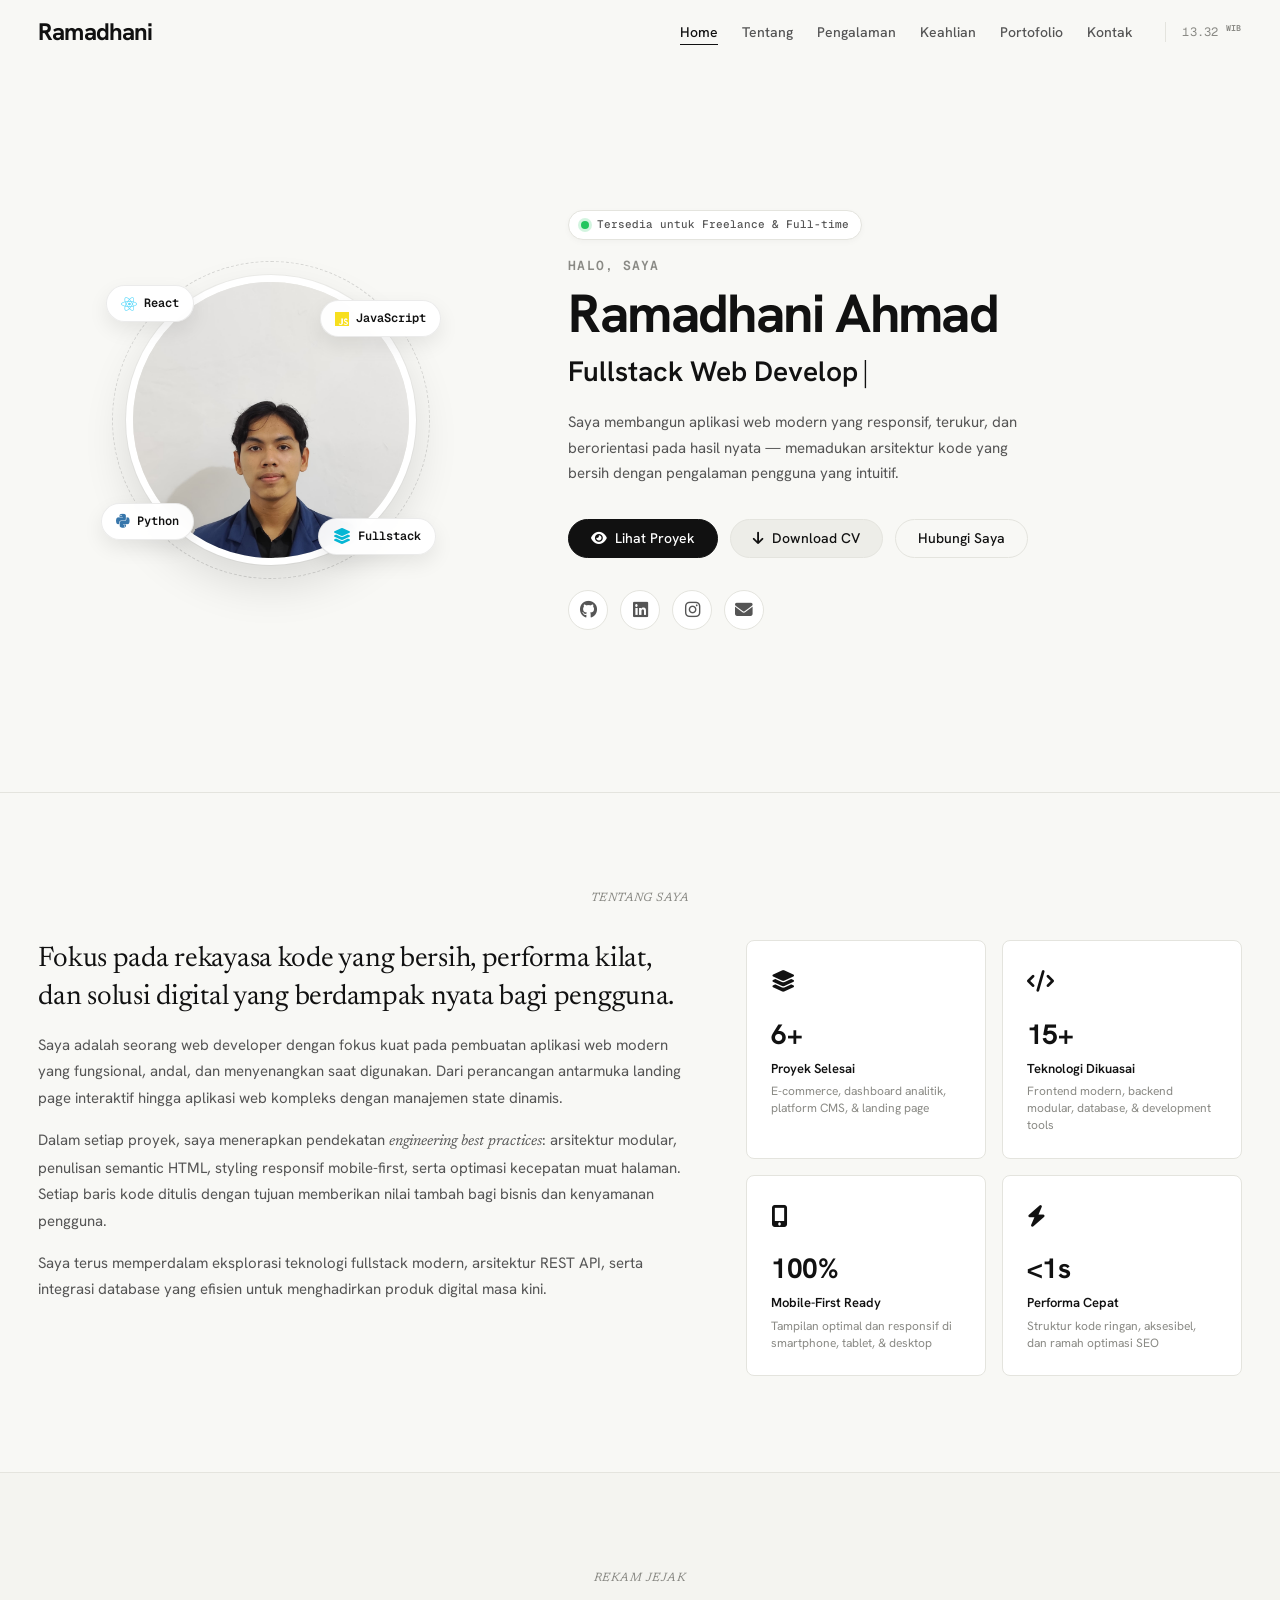
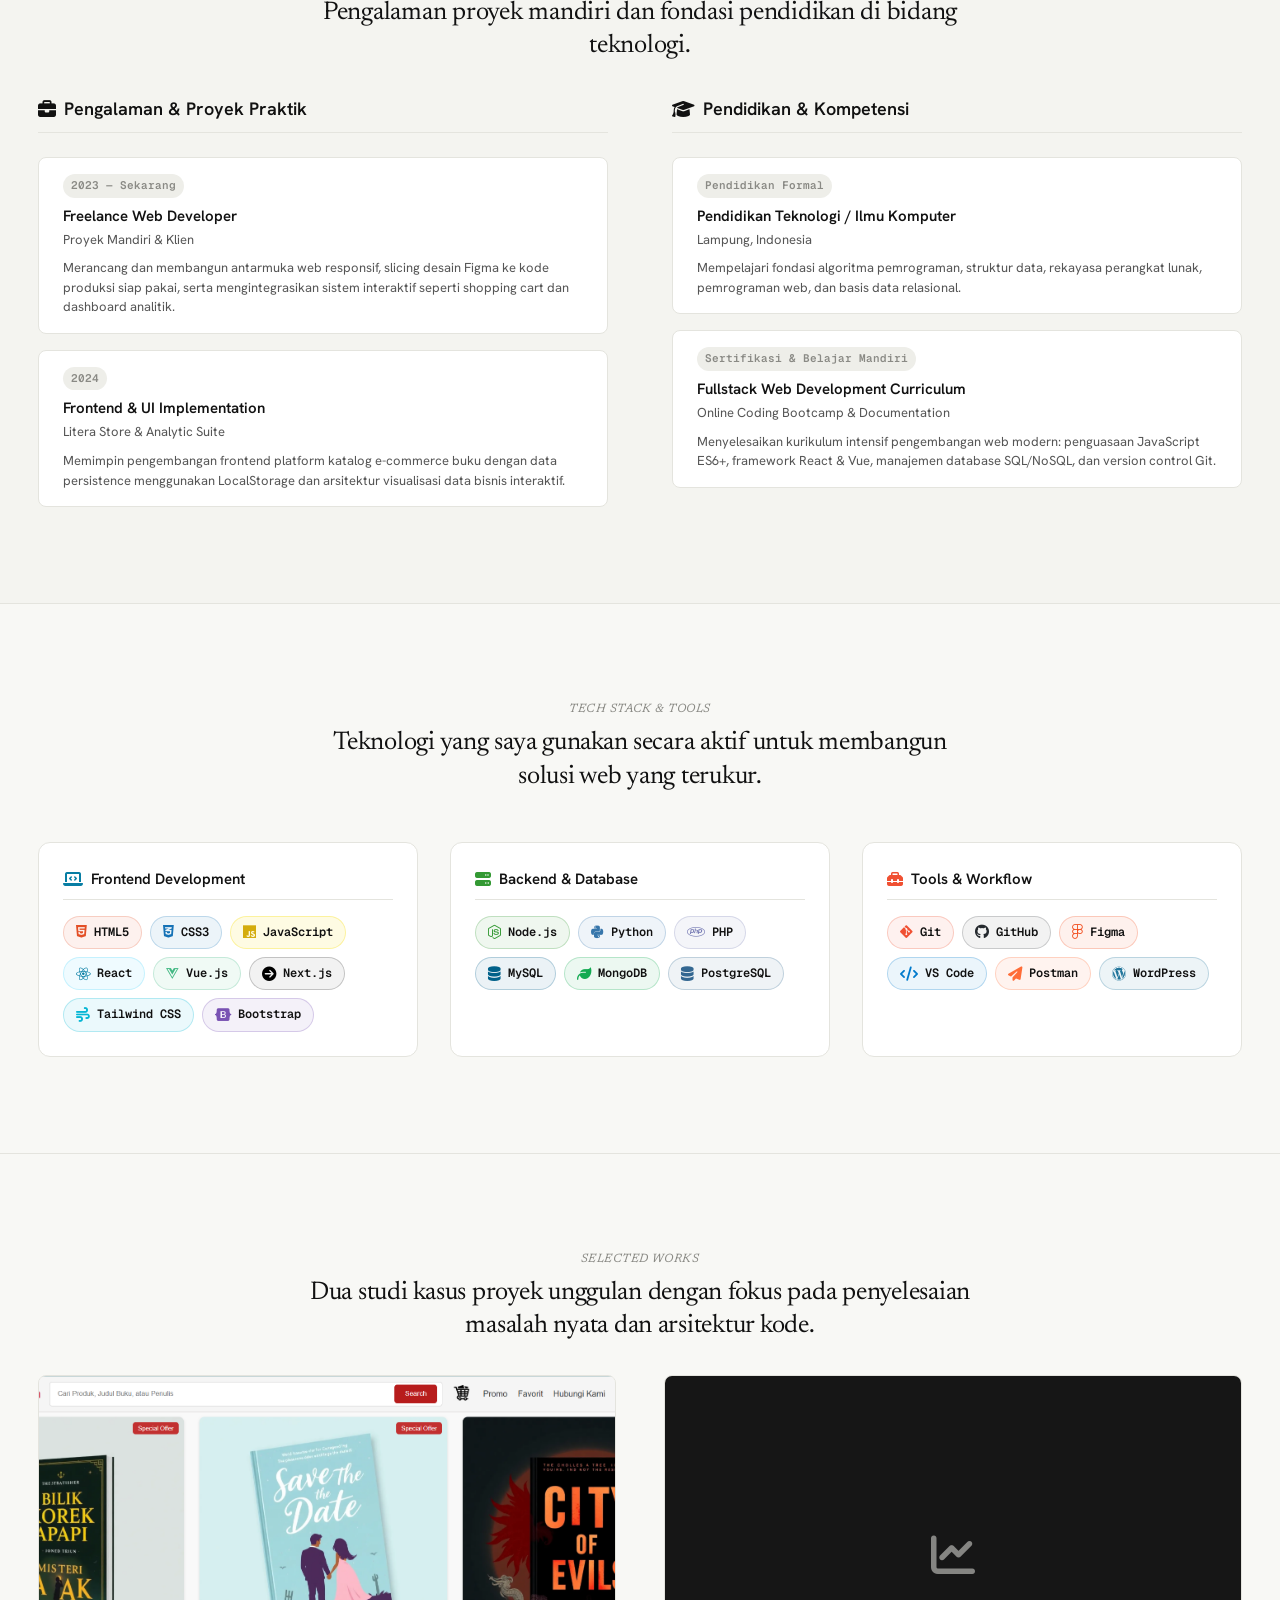
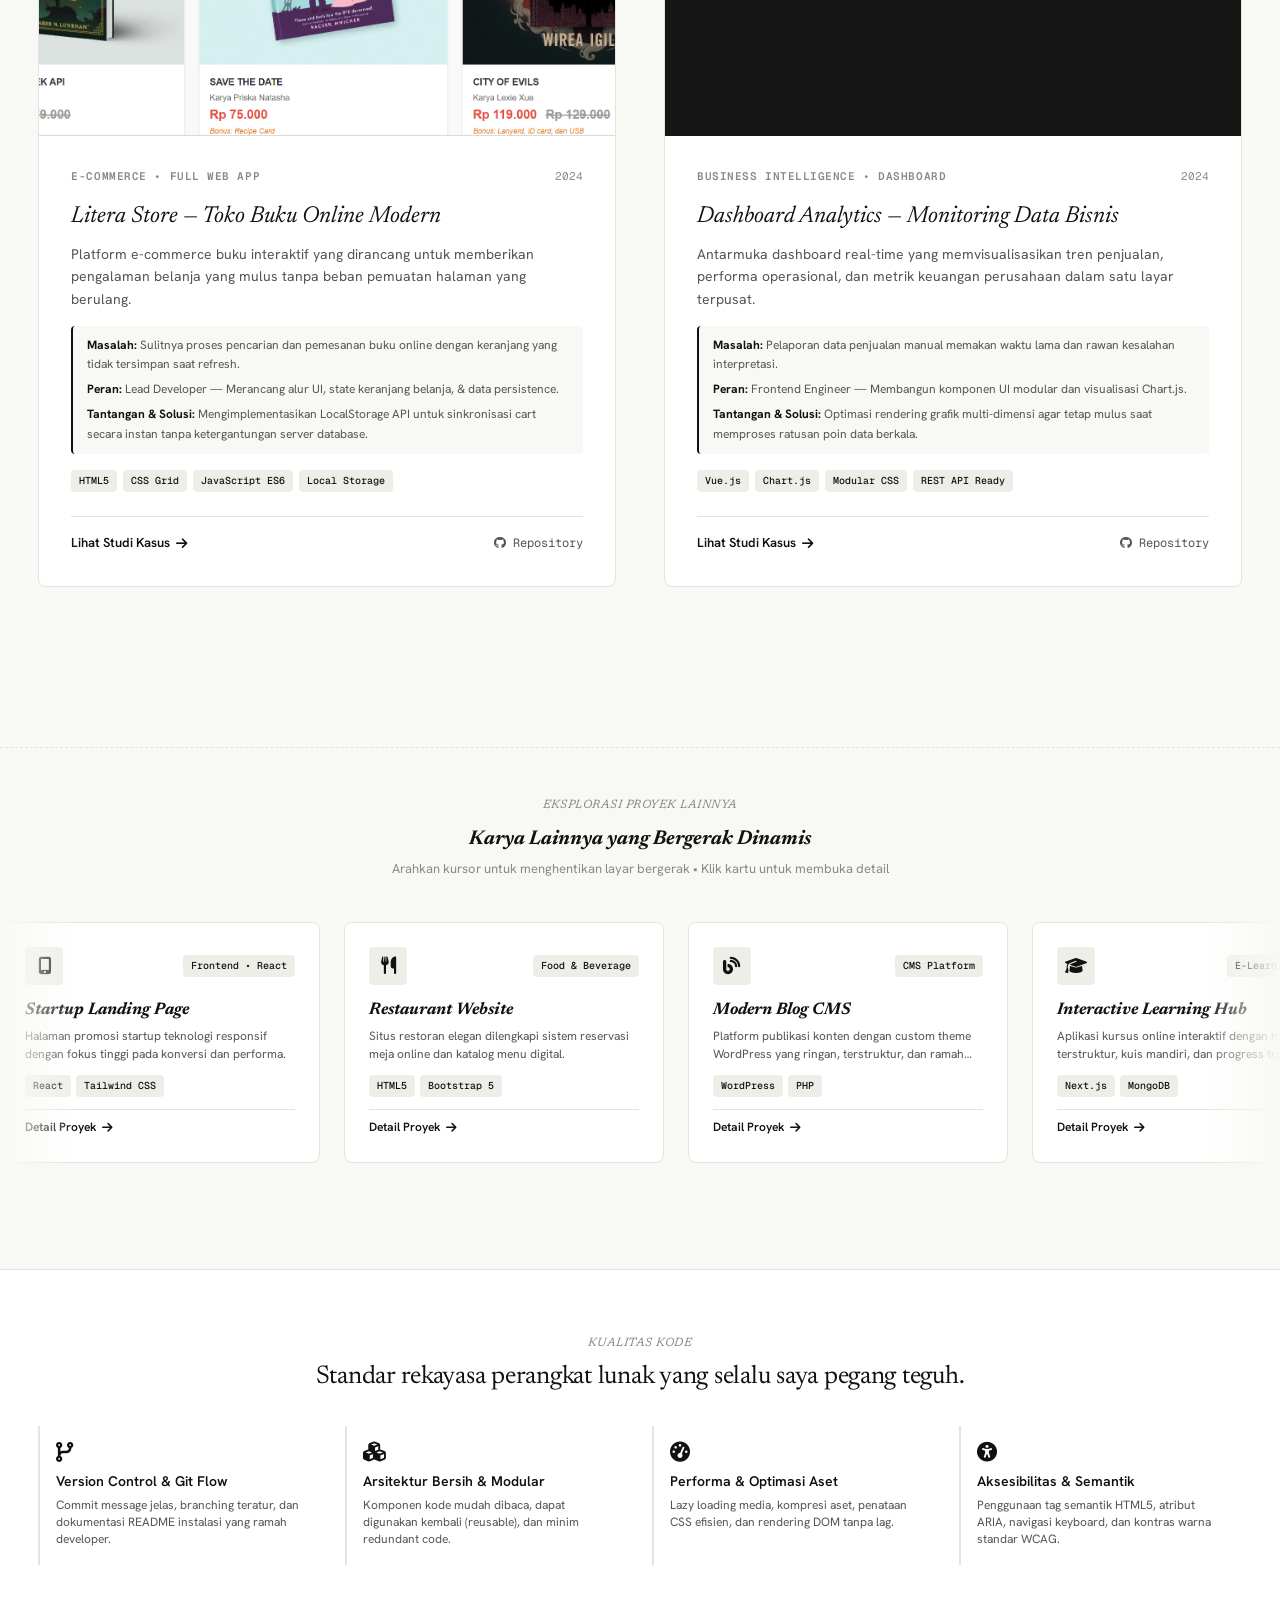
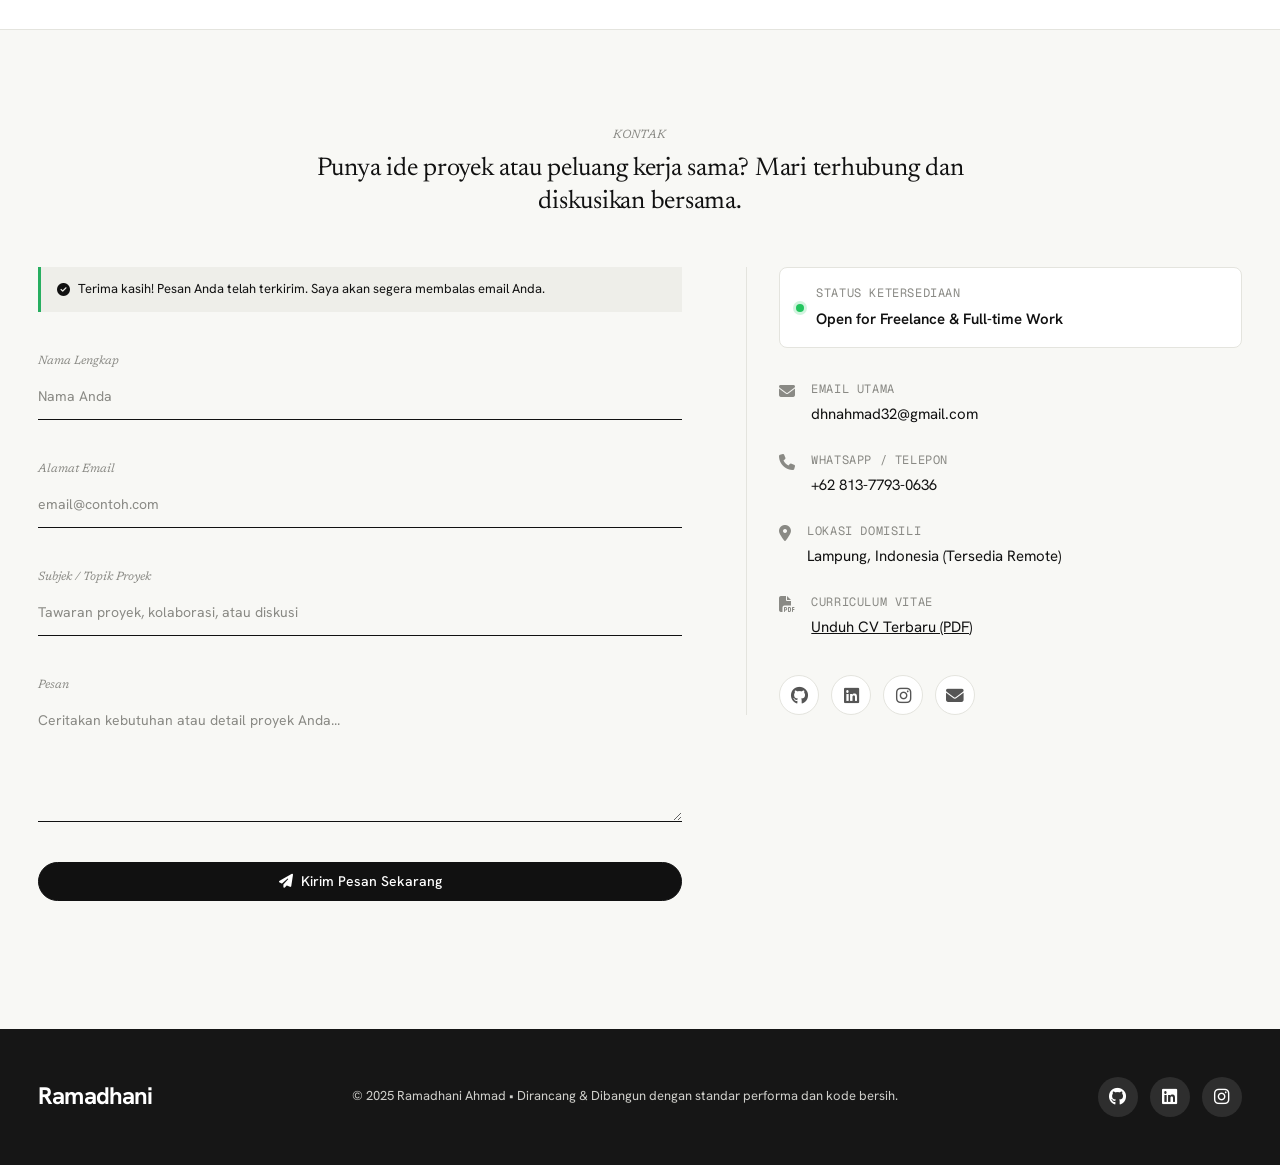
==== commit 4333c5a8: "feat: build complete modern editorial portfolio website with responsive design" ====
--- a/index.html
+++ b/index.html
@@ -3,12 +3,34 @@
 <head>
     <meta charset="UTF-8">
     <meta name="viewport" content="width=device-width, initial-scale=1.0">
-    <title>Ramadhani Ahmad — Web Developer</title>
-    <meta name="description" content="Portofolio Ramadhani Ahmad — Web Developer yang membuat website berharga dan bermakna.">
+    <title>Ramadhani Ahmad — Fullstack Web Developer Portfolio</title>
+    <meta name="description" content="Portofolio Ramadhani Ahmad — Fullstack Web Developer yang membangun aplikasi web modern, responsif, terukur, dan berorientasi pada hasil nyata.">
+    <meta name="keywords" content="Ramadhani Ahmad, Web Developer, Fullstack Developer, Frontend Developer, Portofolio, HTML, CSS, JavaScript, React, Vue, PHP, Tailwind">
+    <meta name="author" content="Ramadhani Ahmad">
+
+    <!-- Open Graph / Facebook / LinkedIn -->
+    <meta property="og:type" content="website">
+    <meta property="og:url" content="https://dhani57.github.io/">
+    <meta property="og:title" content="Ramadhani Ahmad — Fullstack Web Developer">
+    <meta property="og:description" content="Membangun website modern, responsif, dan user-friendly dengan arsitektur kode yang bersih.">
+    <meta property="og:image" content="assets/images/PasFoto.jpg">
+
+    <!-- Twitter -->
+    <meta property="twitter:card" content="summary_large_image">
+    <meta property="twitter:url" content="https://dhani57.github.io/">
+    <meta property="twitter:title" content="Ramadhani Ahmad — Fullstack Web Developer">
+    <meta property="twitter:description" content="Membangun website modern, responsif, dan user-friendly dengan arsitektur kode yang bersih.">
+    <meta property="twitter:image" content="assets/images/PasFoto.jpg">
+
+    <!-- Google Fonts -->
     <link rel="preconnect" href="https://fonts.googleapis.com">
     <link rel="preconnect" href="https://fonts.gstatic.com" crossorigin>
-    <link href="https://fonts.googleapis.com/css2?family=Hanken+Grotesk:wght@300;400;700&family=Newsreader:ital,wght@0,400;1,400&family=Geist+Mono:wght@400&display=swap" rel="stylesheet">
+    <link href="https://fonts.googleapis.com/css2?family=Hanken+Grotesk:wght@300;400;500;600;700&family=Newsreader:ital,wght@0,400;1,400;1,500&family=Geist+Mono:wght@400;500;600&display=swap" rel="stylesheet">
+    
+    <!-- Font Awesome Icons -->
     <link rel="stylesheet" href="https://cdnjs.cloudflare.com/ajax/libs/font-awesome/6.4.0/css/all.min.css">
+    
+    <!-- Main Stylesheet -->
     <link rel="stylesheet" href="css/styles.css">
 </head>
 <body>
@@ -22,6 +44,7 @@
                 <ul class="nav-list">
                     <li><a href="#home" class="nav-link active">Home</a></li>
                     <li><a href="#about" class="nav-link">Tentang</a></li>
+                    <li><a href="#experience" class="nav-link">Pengalaman</a></li>
                     <li><a href="#skills" class="nav-link">Keahlian</a></li>
                     <li><a href="#portfolio" class="nav-link">Portofolio</a></li>
                     <li><a href="#contact" class="nav-link">Kontak</a></li>
@@ -41,6 +64,7 @@
             <ul class="mobile-nav-list">
                 <li><a href="#home" class="mobile-nav-link">Home</a></li>
                 <li><a href="#about" class="mobile-nav-link">Tentang</a></li>
+                <li><a href="#experience" class="mobile-nav-link">Pengalaman</a></li>
                 <li><a href="#skills" class="mobile-nav-link">Keahlian</a></li>
                 <li><a href="#portfolio" class="mobile-nav-link">Portofolio</a></li>
                 <li><a href="#contact" class="mobile-nav-link">Kontak</a></li>
@@ -50,335 +74,741 @@
 
     <main>
 
-        <!-- ===== HERO ===== -->
+        <!-- ===== HERO SECTION (PAS FOTO DI SEBELAH KIRI DENGAN ANIMASI) ===== -->
         <section id="home" class="section-hero reveal">
-            <div class="hero-inner">
-                <div class="hero-avatar">
-                    <img src="assets/images/PasFoto.jpg" alt="Ramadhani Ahmad" class="hero-avatar-img">
-                </div>
-                <p class="hero-sub">Ramadhani Ahmad &mdash; Web Developer &amp; Designer</p>
-                <h1 class="hero-headline">
-                    Saya membuat website<br>
-                    yang <em>berharga</em> dan bermakna
-                </h1>
-                <div class="hero-actions">
-                    <a href="#portfolio" class="btn-pill btn-pill--primary">Lihat Karya</a>
-                    <a href="#contact" class="btn-pill">Hubungi Saya</a>
-                </div>
-                <div class="hero-social">
-                    <a href="https://github.com/dhani57" target="_blank" rel="noopener" aria-label="GitHub" class="social-icon"><i class="fab fa-github"></i></a>
-                    <a href="https://www.linkedin.com/in/ramadhani-ahmad/" target="_blank" rel="noopener" aria-label="LinkedIn" class="social-icon"><i class="fab fa-linkedin"></i></a>
-                    <a href="https://www.instagram.com/ramadhnii_ahmd/" target="_blank" rel="noopener" aria-label="Instagram" class="social-icon"><i class="fab fa-instagram"></i></a>
-                </div>
-            </div>
-            <a href="#about" class="scroll-down" aria-label="Scroll ke bawah">
-                <i class="fas fa-chevron-down"></i>
-            </a>
+            <div class="hero-grid">
+
+                <!-- Left Column: PasFoto with Glow Frame & Animated Floating Tech Badges -->
+                <div class="hero-visual-col">
+                    <div class="hero-avatar-wrapper">
+                        <div class="hero-avatar-aura"></div>
+                        <div class="hero-avatar-frame">
+                            <img src="assets/images/PasFoto.jpg" alt="Pas Foto Ramadhani Ahmad" loading="eager">
+                        </div>
+
+                        <!-- Floating Animated Tech Badges -->
+                        <div class="floating-badge badge-react">
+                            <i class="fab fa-react"></i>
+                            <span>React</span>
+                        </div>
+                        <div class="floating-badge badge-js">
+                            <i class="fab fa-js"></i>
+                            <span>JavaScript</span>
+                        </div>
+                        <div class="floating-badge badge-python">
+                            <i class="fab fa-python"></i>
+                            <span>Python</span>
+                        </div>
+                        <div class="floating-badge badge-fullstack">
+                            <i class="fas fa-layer-group"></i>
+                            <span>Fullstack</span>
+                        </div>
+                    </div>
+                </div>
+
+                <!-- Right Column: Hero Intro Content -->
+                <div class="hero-content-col">
+                    <div class="hero-status-pill">
+                        <span class="status-dot"></span>
+                        <span>Tersedia untuk Freelance &amp; Full-time</span>
+                    </div>
+
+                    <p class="hero-eyebrow">HALO, SAYA</p>
+                    <h1 class="hero-name">Ramadhani Ahmad</h1>
+
+                    <div class="hero-role-wrapper">
+                        <span class="hero-role-text">Fullstack Web Developer</span>
+                        <span class="hero-role-cursor">|</span>
+                    </div>
+
+                    <p class="hero-description">
+                        Saya membangun aplikasi web modern yang responsif, terukur, dan berorientasi pada hasil nyata — memadukan arsitektur kode yang bersih dengan pengalaman pengguna yang intuitif.
+                    </p>
+
+                    <div class="hero-actions">
+                        <a href="#portfolio" class="btn-pill btn-pill--primary">
+                            <i class="fas fa-eye"></i>
+                            <span>Lihat Proyek</span>
+                        </a>
+                        <a href="assets/images/PasFoto.jpg" class="btn-pill btn-pill--accent" download="CV-Ramadhani-Ahmad.pdf">
+                            <i class="fas fa-arrow-down"></i>
+                            <span>Download CV</span>
+                        </a>
+                        <a href="#contact" class="btn-pill">
+                            <span>Hubungi Saya</span>
+                        </a>
+                    </div>
+
+                    <div class="hero-social-list">
+                        <a href="https://github.com/dhani57" target="_blank" rel="noopener" aria-label="GitHub Ramadhani" class="social-pill-link">
+                            <i class="fab fa-github"></i>
+                        </a>
+                        <a href="https://www.linkedin.com/in/ramadhani-ahmad/" target="_blank" rel="noopener" aria-label="LinkedIn Ramadhani" class="social-pill-link">
+                            <i class="fab fa-linkedin"></i>
+                        </a>
+                        <a href="https://www.instagram.com/ramadhnii_ahmd/" target="_blank" rel="noopener" aria-label="Instagram Ramadhani" class="social-pill-link">
+                            <i class="fab fa-instagram"></i>
+                        </a>
+                        <a href="mailto:dhnahmad32@gmail.com" aria-label="Email Ramadhani" class="social-pill-link">
+                            <i class="fas fa-envelope"></i>
+                        </a>
+                    </div>
+                </div>
+
+            </div>
         </section>
 
-        <!-- ===== ABOUT ===== -->
+        <!-- ===== ABOUT SECTION (FOTO HANYA 1 DI HERO, TAMPILAN EDITORIAL + METRIK) ===== -->
         <section id="about" class="section-about reveal">
             <div class="container">
                 <p class="eyebrow"><em>Tentang Saya</em></p>
-                <div class="about-grid">
-                    <div class="about-image-wrap">
-                        <img src="assets/images/NonFormal.JPG" alt="Foto Ramadhani Ahmad" class="about-photo" loading="lazy">
-                    </div>
-                    <div class="about-content">
+                <div class="about-editorial-wrap">
+                    
+                    <div class="about-narrative">
                         <h2 class="statement">
-                            Web Developer yang berfokus pada pengalaman digital yang bermakna dan berfungsi dengan baik.
+                            Fokus pada rekayasa kode yang bersih, performa kilat, dan solusi digital yang berdampak nyata bagi pengguna.
                         </h2>
                         <p class="body-text">
-                            Saya adalah seorang web developer yang berfokus pada pembuatan website yang tidak hanya terlihat bagus,
-                            tetapi juga berfungsi dengan baik. Dengan pengalaman dalam mengembangkan berbagai jenis website,
-                            dari landing page hingga aplikasi web kompleks.
+                            Saya adalah seorang web developer dengan fokus kuat pada pembuatan aplikasi web modern yang fungsional, andal, dan menyenangkan saat digunakan. Dari perancangan antarmuka landing page interaktif hingga aplikasi web kompleks dengan manajemen state dinamis.
                         </p>
                         <p class="body-text">
-                            Saya selalu berusaha untuk belajar teknologi terbaru dan menerapkan best practices dalam setiap project
-                            yang saya kerjakan. Tujuan saya adalah menciptakan pengalaman digital yang memberikan nilai lebih bagi
-                            pengguna dan klien.
+                            Dalam setiap proyek, saya menerapkan pendekatan <em>engineering best practices</em>: arsitektur modular, penulisan semantic HTML, styling responsif mobile-first, serta optimasi kecepatan muat halaman. Setiap baris kode ditulis dengan tujuan memberikan nilai tambah bagi bisnis dan kenyamanan pengguna.
                         </p>
-                        <div class="about-contact-list">
-                            <div class="about-contact-item">
-                                <i class="fas fa-envelope" aria-hidden="true"></i>
-                                <a href="mailto:dhnahmad32@gmail.com">dhnahmad32@gmail.com</a>
-                            </div>
-                            <div class="about-contact-item">
-                                <i class="fas fa-phone" aria-hidden="true"></i>
-                                <a href="tel:+6281377930636">+62 813-7793-0636</a>
-                            </div>
-                            <div class="about-contact-item">
-                                <i class="fas fa-map-marker-alt" aria-hidden="true"></i>
-                                <span>Lampung, Indonesia</span>
-                            </div>
-                        </div>
-                        <a href="#" class="btn-pill btn-pill--primary" download>Download CV</a>
-                    </div>
+                        <p class="body-text">
+                            Saya terus memperdalam eksplorasi teknologi fullstack modern, arsitektur REST API, serta integrasi database yang efisien untuk menghadirkan produk digital masa kini.
+                        </p>
+                    </div>
+
+                    <!-- Highlight Stat Cards (Poin 4 Panduan Portfolio) -->
+                    <div class="about-stats-grid">
+                        <div class="stat-card">
+                            <div class="stat-icon"><i class="fas fa-layer-group"></i></div>
+                            <span class="stat-number">6+</span>
+                            <span class="stat-label">Proyek Selesai</span>
+                            <span class="stat-sub">E-commerce, dashboard analitik, platform CMS, &amp; landing page</span>
+                        </div>
+                        <div class="stat-card">
+                            <div class="stat-icon"><i class="fas fa-code"></i></div>
+                            <span class="stat-number">15+</span>
+                            <span class="stat-label">Teknologi Dikuasai</span>
+                            <span class="stat-sub">Frontend modern, backend modular, database, &amp; development tools</span>
+                        </div>
+                        <div class="stat-card">
+                            <div class="stat-icon"><i class="fas fa-mobile-alt"></i></div>
+                            <span class="stat-number">100%</span>
+                            <span class="stat-label">Mobile-First Ready</span>
+                            <span class="stat-sub">Tampilan optimal dan responsif di smartphone, tablet, &amp; desktop</span>
+                        </div>
+                        <div class="stat-card">
+                            <div class="stat-icon"><i class="fas fa-bolt"></i></div>
+                            <span class="stat-number">&lt;1s</span>
+                            <span class="stat-label">Performa Cepat</span>
+                            <span class="stat-sub">Struktur kode ringan, aksesibel, dan ramah optimasi SEO</span>
+                        </div>
+                    </div>
+
                 </div>
             </div>
         </section>
 
-        <!-- ===== SELECTED WORKS (PORTFOLIO) ===== -->
+        <!-- ===== PENGALAMAN & PENDIDIKAN (POIN 5 PANDUAN PORTFOLIO) ===== -->
+        <section id="experience" class="section-experience reveal">
+            <div class="container">
+                <p class="eyebrow"><em>Rekam Jejak</em></p>
+                <p class="statement statement--center">
+                    Pengalaman proyek mandiri dan fondasi pendidikan di bidang teknologi.
+                </p>
+
+                <div class="experience-grid">
+                    
+                    <!-- Column 1: Pengalaman Proyek -->
+                    <div class="experience-column">
+                        <h3 class="experience-column-title">
+                            <i class="fas fa-briefcase"></i>
+                            <span>Pengalaman &amp; Proyek Praktik</span>
+                        </h3>
+                        <div class="timeline-list">
+                            <div class="timeline-item">
+                                <div class="timeline-meta">
+                                    <span class="timeline-period">2023 — Sekarang</span>
+                                </div>
+                                <h4 class="timeline-role">Freelance Web Developer</h4>
+                                <p class="timeline-institution">Proyek Mandiri &amp; Klien</p>
+                                <p class="timeline-desc">
+                                    Merancang dan membangun antarmuka web responsif, slicing desain Figma ke kode produksi siap pakai, serta mengintegrasikan sistem interaktif seperti shopping cart dan dashboard analitik.
+                                </p>
+                            </div>
+                            <div class="timeline-item">
+                                <div class="timeline-meta">
+                                    <span class="timeline-period">2024</span>
+                                </div>
+                                <h4 class="timeline-role">Frontend &amp; UI Implementation</h4>
+                                <p class="timeline-institution">Litera Store &amp; Analytic Suite</p>
+                                <p class="timeline-desc">
+                                    Memimpin pengembangan frontend platform katalog e-commerce buku dengan data persistence menggunakan LocalStorage dan arsitektur visualisasi data bisnis interaktif.
+                                </p>
+                            </div>
+                        </div>
+                    </div>
+
+                    <!-- Column 2: Pendidikan & Pelatihan -->
+                    <div class="experience-column">
+                        <h3 class="experience-column-title">
+                            <i class="fas fa-graduation-cap"></i>
+                            <span>Pendidikan &amp; Kompetensi</span>
+                        </h3>
+                        <div class="timeline-list">
+                            <div class="timeline-item">
+                                <div class="timeline-meta">
+                                    <span class="timeline-period">Pendidikan Formal</span>
+                                </div>
+                                <h4 class="timeline-role">Pendidikan Teknologi / Ilmu Komputer</h4>
+                                <p class="timeline-institution">Lampung, Indonesia</p>
+                                <p class="timeline-desc">
+                                    Mempelajari fondasi algoritma pemrograman, struktur data, rekayasa perangkat lunak, pemrograman web, dan basis data relasional.
+                                </p>
+                            </div>
+                            <div class="timeline-item">
+                                <div class="timeline-meta">
+                                    <span class="timeline-period">Sertifikasi &amp; Belajar Mandiri</span>
+                                </div>
+                                <h4 class="timeline-role">Fullstack Web Development Curriculum</h4>
+                                <p class="timeline-institution">Online Coding Bootcamp &amp; Documentation</p>
+                                <p class="timeline-desc">
+                                    Menyelesaikan kurikulum intensif pengembangan web modern: penguasaan JavaScript ES6+, framework React &amp; Vue, manajemen database SQL/NoSQL, dan version control Git.
+                                </p>
+                            </div>
+                        </div>
+                    </div>
+
+                </div>
+            </div>
+        </section>
+
+        <!-- ===== SKILLS / TECH STACK DENGAN WARNA BRAND HIDUP (POIN 3) ===== -->
+        <section id="skills" class="section-skills reveal">
+            <div class="container">
+                <p class="eyebrow"><em>Tech Stack &amp; Tools</em></p>
+                <p class="statement statement--center">
+                    Teknologi yang saya gunakan secara aktif untuk membangun solusi web yang terukur.
+                </p>
+
+                <div class="skills-groups">
+
+                    <!-- Frontend Group -->
+                    <div class="skills-group">
+                        <div class="skills-group-header">
+                            <i class="fas fa-laptop-code" style="color: #087EA4;"></i>
+                            <h3 class="skills-group-title">Frontend Development</h3>
+                        </div>
+                        <div class="vibrant-chips-grid">
+                            <div class="tech-chip" data-tech="html5">
+                                <i class="fab fa-html5"></i>
+                                <span>HTML5</span>
+                            </div>
+                            <div class="tech-chip" data-tech="css3">
+                                <i class="fab fa-css3-alt"></i>
+                                <span>CSS3</span>
+                            </div>
+                            <div class="tech-chip" data-tech="javascript">
+                                <i class="fab fa-js"></i>
+                                <span>JavaScript</span>
+                            </div>
+                            <div class="tech-chip" data-tech="react">
+                                <i class="fab fa-react"></i>
+                                <span>React</span>
+                            </div>
+                            <div class="tech-chip" data-tech="vue">
+                                <i class="fab fa-vuejs"></i>
+                                <span>Vue.js</span>
+                            </div>
+                            <div class="tech-chip" data-tech="nextjs">
+                                <i class="fas fa-arrow-circle-right"></i>
+                                <span>Next.js</span>
+                            </div>
+                            <div class="tech-chip" data-tech="tailwind">
+                                <i class="fas fa-wind"></i>
+                                <span>Tailwind CSS</span>
+                            </div>
+                            <div class="tech-chip" data-tech="bootstrap">
+                                <i class="fab fa-bootstrap"></i>
+                                <span>Bootstrap</span>
+                            </div>
+                        </div>
+                    </div>
+
+                    <!-- Backend & Database Group -->
+                    <div class="skills-group">
+                        <div class="skills-group-header">
+                            <i class="fas fa-server" style="color: #339933;"></i>
+                            <h3 class="skills-group-title">Backend &amp; Database</h3>
+                        </div>
+                        <div class="vibrant-chips-grid">
+                            <div class="tech-chip" data-tech="nodejs">
+                                <i class="fab fa-node-js"></i>
+                                <span>Node.js</span>
+                            </div>
+                            <div class="tech-chip" data-tech="python">
+                                <i class="fab fa-python"></i>
+                                <span>Python</span>
+                            </div>
+                            <div class="tech-chip" data-tech="php">
+                                <i class="fab fa-php"></i>
+                                <span>PHP</span>
+                            </div>
+                            <div class="tech-chip" data-tech="mysql">
+                                <i class="fas fa-database"></i>
+                                <span>MySQL</span>
+                            </div>
+                            <div class="tech-chip" data-tech="mongodb">
+                                <i class="fas fa-leaf"></i>
+                                <span>MongoDB</span>
+                            </div>
+                            <div class="tech-chip" data-tech="postgresql">
+                                <i class="fas fa-database"></i>
+                                <span>PostgreSQL</span>
+                            </div>
+                        </div>
+                    </div>
+
+                    <!-- Tools & Workflow Group -->
+                    <div class="skills-group">
+                        <div class="skills-group-header">
+                            <i class="fas fa-toolbox" style="color: #F05032;"></i>
+                            <h3 class="skills-group-title">Tools &amp; Workflow</h3>
+                        </div>
+                        <div class="vibrant-chips-grid">
+                            <div class="tech-chip" data-tech="git">
+                                <i class="fab fa-git-alt"></i>
+                                <span>Git</span>
+                            </div>
+                            <div class="tech-chip" data-tech="github">
+                                <i class="fab fa-github"></i>
+                                <span>GitHub</span>
+                            </div>
+                            <div class="tech-chip" data-tech="figma">
+                                <i class="fab fa-figma"></i>
+                                <span>Figma</span>
+                            </div>
+                            <div class="tech-chip" data-tech="vscode">
+                                <i class="fas fa-code"></i>
+                                <span>VS Code</span>
+                            </div>
+                            <div class="tech-chip" data-tech="postman">
+                                <i class="fas fa-paper-plane"></i>
+                                <span>Postman</span>
+                            </div>
+                            <div class="tech-chip" data-tech="wordpress">
+                                <i class="fab fa-wordpress"></i>
+                                <span>WordPress</span>
+                            </div>
+                        </div>
+                    </div>
+
+                </div>
+            </div>
+        </section>
+
+        <!-- ===== SELECTED WORKS: 2 PROYEK UNGGULAN (POIN 2 PANDUAN) ===== -->
         <section id="portfolio" class="section-works reveal">
             <div class="container">
                 <p class="eyebrow"><em>Selected Works</em></p>
                 <p class="statement statement--center">
-                    Beberapa karya terpilih yang telah saya kerjakan dengan penuh dedikasi.
+                    Dua studi kasus proyek unggulan dengan fokus pada penyelesaian masalah nyata dan arsitektur kode.
                 </p>
 
-                <!-- Filter Chips -->
-                <div class="filter-bar" role="group" aria-label="Filter portofolio">
-                    <button class="btn-pill" aria-pressed="true" data-filter="all">Semua</button>
-                    <button class="btn-pill" aria-pressed="false" data-filter="frontend">Frontend</button>
-                    <button class="btn-pill" aria-pressed="false" data-filter="ecommerce">E-Commerce</button>
-                    <button class="btn-pill" aria-pressed="false" data-filter="data">Data</button>
-                    <button class="btn-pill" aria-pressed="false" data-filter="platform">Platform</button>
-                </div>
-
-                <!-- Works Grid -->
-                <div class="works-grid" id="works-grid">
-
-                    <!-- Card 1 - Litera Store (featured / large) -->
-                    <article class="work-card work-card--large" data-category="ecommerce" aria-label="Litera Store">
-                        <a href="project-litera-store.html" class="card-media-link">
-                            <div class="card-media">
-                                <img src="assets/images/Litera_store.png" alt="Litera Store — E-Commerce Book Website" loading="lazy">
-                            </div>
-                        </a>
-                        <div class="card-body">
-                            <h3 class="card-title"><a href="project-litera-store.html"><em>Litera Store</em></a></h3>
-                            <p class="card-desc">Platform belanja buku online modern dengan katalog lengkap, keranjang belanja interaktif, dan sistem pencarian canggih.</p>
-                            <div class="card-tags">
-                                <span class="tag">Web</span>
-                                <span class="tag">E-Commerce</span>
-                                <span class="tag">JavaScript</span>
-                            </div>
-                            <a href="project-litera-store.html" class="card-link" aria-label="Lihat detail Litera Store">Lihat Detail <i class="fas fa-arrow-right"></i></a>
+                <div class="featured-works-grid">
+
+                    <!-- Featured Case Study 1: Litera Store -->
+                    <article class="case-study-card" aria-label="Studi Kasus Litera Store">
+                        <a href="project-litera-store.html" class="case-study-media-link" aria-label="Lihat studi kasus Litera Store">
+                            <div class="case-study-media">
+                                <img src="assets/images/Litera_store.png" alt="Litera Store E-Commerce Platform" loading="lazy">
+                            </div>
+                        </a>
+                        <div class="case-study-body">
+                            <div class="case-study-badge-row">
+                                <span class="case-study-category">E-Commerce &bull; Full Web App</span>
+                                <span class="case-study-year">2024</span>
+                            </div>
+
+                            <h3 class="case-study-title">
+                                <a href="project-litera-store.html"><em>Litera Store — Toko Buku Online Modern</em></a>
+                            </h3>
+
+                            <p class="case-study-desc">
+                                Platform e-commerce buku interaktif yang dirancang untuk memberikan pengalaman belanja yang mulus tanpa beban pemuatan halaman yang berulang.
+                            </p>
+
+                            <!-- Structured Case Study Points (Poin 2 Panduan) -->
+                            <div class="case-study-specs">
+                                <div><strong>Masalah:</strong> Sulitnya proses pencarian dan pemesanan buku online dengan keranjang yang tidak tersimpan saat refresh.</div>
+                                <div><strong>Peran:</strong> Lead Developer — Merancang alur UI, state keranjang belanja, &amp; data persistence.</div>
+                                <div><strong>Tantangan &amp; Solusi:</strong> Mengimplementasikan LocalStorage API untuk sinkronisasi cart secara instan tanpa ketergantungan server database.</div>
+                            </div>
+
+                            <div class="case-study-tags">
+                                <span class="tag-mini">HTML5</span>
+                                <span class="tag-mini">CSS Grid</span>
+                                <span class="tag-mini">JavaScript ES6</span>
+                                <span class="tag-mini">Local Storage</span>
+                            </div>
+
+                            <div class="case-study-actions">
+                                <a href="project-litera-store.html" class="action-link">
+                                    <span>Lihat Studi Kasus</span>
+                                    <i class="fas fa-arrow-right"></i>
+                                </a>
+                                <a href="https://github.com/dhani57" target="_blank" rel="noopener" class="action-link-secondary" aria-label="Repo GitHub Litera Store">
+                                    <i class="fab fa-github"></i> Repository
+                                </a>
+                            </div>
                         </div>
                     </article>
 
-                    <!-- Card 2 - Landing Page -->
-                    <article class="work-card" data-category="frontend" aria-label="Landing Page">
-                        <a href="project-landing-page.html" class="card-media-link">
-                            <div class="card-media card-media--placeholder">
-                                <div class="placeholder-inner">
-                                    <i class="fas fa-mobile-alt" aria-hidden="true"></i>
+                    <!-- Featured Case Study 2: Dashboard Analytics -->
+                    <article class="case-study-card" aria-label="Studi Kasus Dashboard Analytics">
+                        <a href="project-dashboard.html" class="case-study-media-link" aria-label="Lihat studi kasus Dashboard Analytics">
+                            <div class="case-study-media case-study-media--placeholder">
+                                <div class="placeholder-inner-icon">
+                                    <i class="fas fa-chart-line"></i>
                                 </div>
                             </div>
                         </a>
-                        <div class="card-body">
-                            <h3 class="card-title"><a href="project-landing-page.html"><em>Landing Page</em></a></h3>
-                            <p class="card-desc">Landing page responsif untuk startup teknologi dengan animasi modern dan konversi tinggi.</p>
-                            <div class="card-tags">
-                                <span class="tag">Frontend</span>
-                                <span class="tag">React</span>
-                                <span class="tag">Tailwind</span>
-                            </div>
-                            <a href="project-landing-page.html" class="card-link" aria-label="Lihat detail Landing Page">Lihat Detail <i class="fas fa-arrow-right"></i></a>
+                        <div class="case-study-body">
+                            <div class="case-study-badge-row">
+                                <span class="case-study-category">Business Intelligence &bull; Dashboard</span>
+                                <span class="case-study-year">2024</span>
+                            </div>
+
+                            <h3 class="case-study-title">
+                                <a href="project-dashboard.html"><em>Dashboard Analytics — Monitoring Data Bisnis</em></a>
+                            </h3>
+
+                            <p class="case-study-desc">
+                                Antarmuka dashboard real-time yang memvisualisasikan tren penjualan, performa operasional, dan metrik keuangan perusahaan dalam satu layar terpusat.
+                            </p>
+
+                            <!-- Structured Case Study Points (Poin 2 Panduan) -->
+                            <div class="case-study-specs">
+                                <div><strong>Masalah:</strong> Pelaporan data penjualan manual memakan waktu lama dan rawan kesalahan interpretasi.</div>
+                                <div><strong>Peran:</strong> Frontend Engineer — Membangun komponen UI modular dan visualisasi Chart.js.</div>
+                                <div><strong>Tantangan &amp; Solusi:</strong> Optimasi rendering grafik multi-dimensi agar tetap mulus saat memproses ratusan poin data berkala.</div>
+                            </div>
+
+                            <div class="case-study-tags">
+                                <span class="tag-mini">Vue.js</span>
+                                <span class="tag-mini">Chart.js</span>
+                                <span class="tag-mini">Modular CSS</span>
+                                <span class="tag-mini">REST API Ready</span>
+                            </div>
+
+                            <div class="case-study-actions">
+                                <a href="project-dashboard.html" class="action-link">
+                                    <span>Lihat Studi Kasus</span>
+                                    <i class="fas fa-arrow-right"></i>
+                                </a>
+                                <a href="https://github.com/dhani57" target="_blank" rel="noopener" class="action-link-secondary" aria-label="Repo GitHub Dashboard">
+                                    <i class="fab fa-github"></i> Repository
+                                </a>
+                            </div>
                         </div>
                     </article>
 
-                    <!-- Card 3 - Dashboard Analytics -->
-                    <article class="work-card" data-category="data" aria-label="Dashboard Analytics">
-                        <a href="project-dashboard.html" class="card-media-link">
-                            <div class="card-media card-media--placeholder">
-                                <div class="placeholder-inner">
-                                    <i class="fas fa-chart-line" aria-hidden="true"></i>
-                                </div>
-                            </div>
-                        </a>
-                        <div class="card-body">
-                            <h3 class="card-title"><a href="project-dashboard.html"><em>Dashboard Analytics</em></a></h3>
-                            <p class="card-desc">Dashboard interaktif untuk monitoring data bisnis secara real-time dengan visualisasi grafik dinamis.</p>
-                            <div class="card-tags">
-                                <span class="tag">Data</span>
-                                <span class="tag">Analytics</span>
-                                <span class="tag">Vue.js</span>
-                            </div>
-                            <a href="project-dashboard.html" class="card-link" aria-label="Lihat detail Dashboard Analytics">Lihat Detail <i class="fas fa-arrow-right"></i></a>
-                        </div>
-                    </article>
-
-                    <!-- Card 4 - Blog Platform -->
-                    <article class="work-card" data-category="platform" aria-label="Blog Platform">
-                        <a href="project-blog.html" class="card-media-link">
-                            <div class="card-media card-media--placeholder">
-                                <div class="placeholder-inner">
-                                    <i class="fas fa-blog" aria-hidden="true"></i>
-                                </div>
-                            </div>
-                        </a>
-                        <div class="card-body">
-                            <h3 class="card-title"><a href="project-blog.html"><em>Blog Platform</em></a></h3>
-                            <p class="card-desc">Platform blogging dengan CMS modern, editor konten kaya, dan manajemen konten yang mudah.</p>
-                            <div class="card-tags">
-                                <span class="tag">Platform</span>
-                                <span class="tag">WordPress</span>
-                                <span class="tag">PHP</span>
-                            </div>
-                            <a href="project-blog.html" class="card-link" aria-label="Lihat detail Blog Platform">Lihat Detail <i class="fas fa-arrow-right"></i></a>
-                        </div>
-                    </article>
-
-                    <!-- Card 5 - Restaurant Website -->
-                    <article class="work-card" data-category="frontend" aria-label="Restaurant Website">
-                        <a href="project-restaurant.html" class="card-media-link">
-                            <div class="card-media card-media--placeholder">
-                                <div class="placeholder-inner">
-                                    <i class="fas fa-utensils" aria-hidden="true"></i>
-                                </div>
-                            </div>
-                        </a>
-                        <div class="card-body">
-                            <h3 class="card-title"><a href="project-restaurant.html"><em>Restaurant Website</em></a></h3>
-                            <p class="card-desc">Website restoran elegan dengan sistem pemesanan online, menu digital, dan galeri foto makanan.</p>
-                            <div class="card-tags">
-                                <span class="tag">Frontend</span>
-                                <span class="tag">HTML</span>
-                                <span class="tag">Bootstrap</span>
-                            </div>
-                            <a href="project-restaurant.html" class="card-link" aria-label="Lihat detail Restaurant Website">Lihat Detail <i class="fas fa-arrow-right"></i></a>
-                        </div>
-                    </article>
-
-                    <!-- Card 6 - Learning Platform -->
-                    <article class="work-card" data-category="platform" aria-label="Learning Platform">
-                        <a href="project-learning.html" class="card-media-link">
-                            <div class="card-media card-media--placeholder">
-                                <div class="placeholder-inner">
-                                    <i class="fas fa-graduation-cap" aria-hidden="true"></i>
-                                </div>
-                            </div>
-                        </a>
-                        <div class="card-body">
-                            <h3 class="card-title"><a href="project-learning.html"><em>Learning Platform</em></a></h3>
-                            <p class="card-desc">Platform e-learning interaktif dengan modul kursus, kuis, dan progress tracking pengguna.</p>
-                            <div class="card-tags">
-                                <span class="tag">Platform</span>
-                                <span class="tag">Next.js</span>
-                                <span class="tag">MongoDB</span>
-                            </div>
-                            <a href="project-learning.html" class="card-link" aria-label="Lihat detail Learning Platform">Lihat Detail <i class="fas fa-arrow-right"></i></a>
-                        </div>
-                    </article>
-
-                </div><!-- /works-grid -->
+                </div>
             </div>
         </section>
 
-        <!-- ===== SKILLS ===== -->
-        <section id="skills" class="section-skills reveal">
+        <!-- ===== LAYAR BERGERAK: PROYEK LAINNYA (INFINITE MARQUEE SHOWCASE) ===== -->
+        <section class="section-marquee-showcase">
             <div class="container">
-                <p class="eyebrow"><em>Keahlian</em></p>
+                <div class="marquee-header-wrap">
+                    <p class="eyebrow"><em>Eksplorasi Proyek Lainnya</em></p>
+                    <h3 class="marquee-title">Karya Lainnya yang Bergerak Dinamis</h3>
+                    <p class="marquee-subtitle">Arahkan kursor untuk menghentikan layar bergerak &bull; Klik kartu untuk membuka detail</p>
+                </div>
+            </div>
+
+            <!-- Continuous Infinite Moving Marquee Track -->
+            <div class="marquee-container" aria-label="Layar bergerak menampilkan proyek web lainnya">
+                <div class="marquee-track">
+
+                    <!-- Project Card 1: Landing Page -->
+                    <div class="marquee-card">
+                        <div class="marquee-card-top">
+                            <div class="marquee-card-icon"><i class="fas fa-mobile-alt"></i></div>
+                            <span class="tag-mini">Frontend &bull; React</span>
+                        </div>
+                        <h4 class="marquee-card-title">Startup Landing Page</h4>
+                        <p class="marquee-card-desc">Halaman promosi startup teknologi responsif dengan fokus tinggi pada konversi dan performa.</p>
+                        <div class="marquee-card-tags">
+                            <span class="tag-mini">React</span>
+                            <span class="tag-mini">Tailwind CSS</span>
+                        </div>
+                        <a href="project-landing-page.html" class="marquee-card-link">
+                            <span>Detail Proyek</span>
+                            <i class="fas fa-arrow-right"></i>
+                        </a>
+                    </div>
+
+                    <!-- Project Card 2: Restaurant Website -->
+                    <div class="marquee-card">
+                        <div class="marquee-card-top">
+                            <div class="marquee-card-icon"><i class="fas fa-utensils"></i></div>
+                            <span class="tag-mini">Food &amp; Beverage</span>
+                        </div>
+                        <h4 class="marquee-card-title">Restaurant Website</h4>
+                        <p class="marquee-card-desc">Situs restoran elegan dilengkapi sistem reservasi meja online dan katalog menu digital.</p>
+                        <div class="marquee-card-tags">
+                            <span class="tag-mini">HTML5</span>
+                            <span class="tag-mini">Bootstrap 5</span>
+                        </div>
+                        <a href="project-restaurant.html" class="marquee-card-link">
+                            <span>Detail Proyek</span>
+                            <i class="fas fa-arrow-right"></i>
+                        </a>
+                    </div>
+
+                    <!-- Project Card 3: Blog Platform -->
+                    <div class="marquee-card">
+                        <div class="marquee-card-top">
+                            <div class="marquee-card-icon"><i class="fas fa-blog"></i></div>
+                            <span class="tag-mini">CMS Platform</span>
+                        </div>
+                        <h4 class="marquee-card-title">Modern Blog CMS</h4>
+                        <p class="marquee-card-desc">Platform publikasi konten dengan custom theme WordPress yang ringan, terstruktur, dan ramah SEO.</p>
+                        <div class="marquee-card-tags">
+                            <span class="tag-mini">WordPress</span>
+                            <span class="tag-mini">PHP</span>
+                        </div>
+                        <a href="project-blog.html" class="marquee-card-link">
+                            <span>Detail Proyek</span>
+                            <i class="fas fa-arrow-right"></i>
+                        </a>
+                    </div>
+
+                    <!-- Project Card 4: Learning Platform -->
+                    <div class="marquee-card">
+                        <div class="marquee-card-top">
+                            <div class="marquee-card-icon"><i class="fas fa-graduation-cap"></i></div>
+                            <span class="tag-mini">E-Learning App</span>
+                        </div>
+                        <h4 class="marquee-card-title">Interactive Learning Hub</h4>
+                        <p class="marquee-card-desc">Aplikasi kursus online interaktif dengan modul terstruktur, kuis mandiri, dan progress tracker.</p>
+                        <div class="marquee-card-tags">
+                            <span class="tag-mini">Next.js</span>
+                            <span class="tag-mini">MongoDB</span>
+                        </div>
+                        <a href="project-learning.html" class="marquee-card-link">
+                            <span>Detail Proyek</span>
+                            <i class="fas fa-arrow-right"></i>
+                        </a>
+                    </div>
+
+                    <!-- DUPLICATE TRACK FOR SEAMLESS INFINITE LOOP -->
+                    <div class="marquee-card" aria-hidden="true">
+                        <div class="marquee-card-top">
+                            <div class="marquee-card-icon"><i class="fas fa-mobile-alt"></i></div>
+                            <span class="tag-mini">Frontend &bull; React</span>
+                        </div>
+                        <h4 class="marquee-card-title">Startup Landing Page</h4>
+                        <p class="marquee-card-desc">Halaman promosi startup teknologi responsif dengan fokus tinggi pada konversi dan performa.</p>
+                        <div class="marquee-card-tags">
+                            <span class="tag-mini">React</span>
+                            <span class="tag-mini">Tailwind CSS</span>
+                        </div>
+                        <a href="project-landing-page.html" class="marquee-card-link" tabindex="-1">
+                            <span>Detail Proyek</span>
+                            <i class="fas fa-arrow-right"></i>
+                        </a>
+                    </div>
+
+                    <div class="marquee-card" aria-hidden="true">
+                        <div class="marquee-card-top">
+                            <div class="marquee-card-icon"><i class="fas fa-utensils"></i></div>
+                            <span class="tag-mini">Food &amp; Beverage</span>
+                        </div>
+                        <h4 class="marquee-card-title">Restaurant Website</h4>
+                        <p class="marquee-card-desc">Situs restoran elegan dilengkapi sistem reservasi meja online dan katalog menu digital.</p>
+                        <div class="marquee-card-tags">
+                            <span class="tag-mini">HTML5</span>
+                            <span class="tag-mini">Bootstrap 5</span>
+                        </div>
+                        <a href="project-restaurant.html" class="marquee-card-link" tabindex="-1">
+                            <span>Detail Proyek</span>
+                            <i class="fas fa-arrow-right"></i>
+                        </a>
+                    </div>
+
+                    <div class="marquee-card" aria-hidden="true">
+                        <div class="marquee-card-top">
+                            <div class="marquee-card-icon"><i class="fas fa-blog"></i></div>
+                            <span class="tag-mini">CMS Platform</span>
+                        </div>
+                        <h4 class="marquee-card-title">Modern Blog CMS</h4>
+                        <p class="marquee-card-desc">Platform publikasi konten dengan custom theme WordPress yang ringan, terstruktur, dan ramah SEO.</p>
+                        <div class="marquee-card-tags">
+                            <span class="tag-mini">WordPress</span>
+                            <span class="tag-mini">PHP</span>
+                        </div>
+                        <a href="project-blog.html" class="marquee-card-link" tabindex="-1">
+                            <span>Detail Proyek</span>
+                            <i class="fas fa-arrow-right"></i>
+                        </a>
+                    </div>
+
+                    <div class="marquee-card" aria-hidden="true">
+                        <div class="marquee-card-top">
+                            <div class="marquee-card-icon"><i class="fas fa-graduation-cap"></i></div>
+                            <span class="tag-mini">E-Learning App</span>
+                        </div>
+                        <h4 class="marquee-card-title">Interactive Learning Hub</h4>
+                        <p class="marquee-card-desc">Aplikasi kursus online interaktif dengan modul terstruktur, kuis mandiri, dan progress tracker.</p>
+                        <div class="marquee-card-tags">
+                            <span class="tag-mini">Next.js</span>
+                            <span class="tag-mini">MongoDB</span>
+                        </div>
+                        <a href="project-learning.html" class="marquee-card-link" tabindex="-1">
+                            <span>Detail Proyek</span>
+                            <i class="fas fa-arrow-right"></i>
+                        </a>
+                    </div>
+
+                </div>
+            </div>
+        </section>
+
+        <!-- ===== STANDAR KUALITAS KODE (POIN 6 PANDUAN PORTFOLIO) ===== -->
+        <section class="section-code-quality reveal">
+            <div class="container">
+                <p class="eyebrow"><em>Kualitas Kode</em></p>
                 <p class="statement statement--center">
-                    Teknologi dan tools yang saya gunakan untuk mewujudkan ide menjadi produk digital.
+                    Standar rekayasa perangkat lunak yang selalu saya pegang teguh.
                 </p>
 
-                <div class="skills-groups">
-                    <div class="skills-group">
-                        <h3 class="skills-group-label">Frontend</h3>
-                        <div class="chips">
-                            <span class="chip">HTML5</span>
-                            <span class="chip">CSS3</span>
-                            <span class="chip">JavaScript</span>
-                            <span class="chip">React</span>
-                            <span class="chip">Vue.js</span>
-                            <span class="chip">Next.js</span>
-                            <span class="chip">Tailwind CSS</span>
-                            <span class="chip">Bootstrap</span>
-                        </div>
-                    </div>
-                    <div class="skills-group">
-                        <h3 class="skills-group-label">Backend &amp; Database</h3>
-                        <div class="chips">
-                            <span class="chip">Node.js</span>
-                            <span class="chip">Python</span>
-                            <span class="chip">PHP</span>
-                            <span class="chip">MySQL</span>
-                            <span class="chip">MongoDB</span>
-                            <span class="chip">PostgreSQL</span>
-                        </div>
-                    </div>
-                    <div class="skills-group">
-                        <h3 class="skills-group-label">Tools &amp; Lainnya</h3>
-                        <div class="chips">
-                            <span class="chip">Git</span>
-                            <span class="chip">GitHub</span>
-                            <span class="chip">Figma</span>
-                            <span class="chip">VS Code</span>
-                            <span class="chip">Postman</span>
-                            <span class="chip">WordPress</span>
-                        </div>
+                <div class="code-quality-grid">
+                    <div class="quality-card">
+                        <i class="fas fa-code-branch"></i>
+                        <h4>Version Control &amp; Git Flow</h4>
+                        <p>Commit message jelas, branching teratur, dan dokumentasi README instalasi yang ramah developer.</p>
+                    </div>
+                    <div class="quality-card">
+                        <i class="fas fa-cubes"></i>
+                        <h4>Arsitektur Bersih &amp; Modular</h4>
+                        <p>Komponen kode mudah dibaca, dapat digunakan kembali (reusable), dan minim redundant code.</p>
+                    </div>
+                    <div class="quality-card">
+                        <i class="fas fa-tachometer-alt"></i>
+                        <h4>Performa &amp; Optimasi Aset</h4>
+                        <p>Lazy loading media, kompresi aset, penataan CSS efisien, dan rendering DOM tanpa lag.</p>
+                    </div>
+                    <div class="quality-card">
+                        <i class="fas fa-universal-access"></i>
+                        <h4>Aksesibilitas &amp; Semantik</h4>
+                        <p>Penggunaan tag semantik HTML5, atribut ARIA, navigasi keyboard, dan kontras warna standar WCAG.</p>
                     </div>
                 </div>
             </div>
         </section>
 
-        <!-- ===== CONTACT ===== -->
+        <!-- ===== KONTAK & LINK PROFESIONAL (POIN 7 PANDUAN) ===== -->
         <section id="contact" class="section-contact reveal">
             <div class="container">
                 <p class="eyebrow"><em>Kontak</em></p>
                 <p class="statement statement--center">
-                    Mari bekerja sama untuk mewujudkan project Anda.
+                    Punya ide proyek atau peluang kerja sama? Mari terhubung dan diskusikan bersama.
                 </p>
 
                 <div class="contact-layout">
+
+                    <!-- Interactive Form with Instant Validation -->
                     <form class="contact-form" id="contact-form" novalidate>
                         <div id="form-success" class="form-success" aria-live="polite" hidden>
                             <i class="fas fa-check-circle"></i>
-                            Terima kasih! Pesan Anda telah terkirim. Saya akan segera menghubungi Anda.
-                        </div>
+                            <span>Terima kasih! Pesan Anda telah terkirim. Saya akan segera membalas email Anda.</span>
+                        </div>
+
                         <div class="form-field">
-                            <label class="input-label" for="name"><em>Nama</em></label>
-                            <input class="input" type="text" id="name" name="name" placeholder="Nama lengkap Anda" required autocomplete="name">
+                            <label class="input-label" for="name"><em>Nama Lengkap</em></label>
+                            <input class="input" type="text" id="name" name="name" placeholder="Nama Anda" required autocomplete="name">
                             <span class="field-error" id="name-error" role="alert"></span>
                         </div>
+
                         <div class="form-field">
-                            <label class="input-label" for="email"><em>Email</em></label>
+                            <label class="input-label" for="email"><em>Alamat Email</em></label>
                             <input class="input" type="email" id="email" name="email" placeholder="email@contoh.com" required autocomplete="email">
                             <span class="field-error" id="email-error" role="alert"></span>
                         </div>
+
                         <div class="form-field">
-                            <label class="input-label" for="subject"><em>Subject</em></label>
-                            <input class="input" type="text" id="subject" name="subject" placeholder="Tentang apa pesan Anda?" required>
+                            <label class="input-label" for="subject"><em>Subjek / Topik Proyek</em></label>
+                            <input class="input" type="text" id="subject" name="subject" placeholder="Tawaran proyek, kolaborasi, atau diskusi" required>
                             <span class="field-error" id="subject-error" role="alert"></span>
                         </div>
+
                         <div class="form-field">
                             <label class="input-label" for="message"><em>Pesan</em></label>
-                            <textarea class="input input--textarea" id="message" name="message" rows="5" placeholder="Tuliskan pesan Anda di sini..." required></textarea>
+                            <textarea class="input input--textarea" id="message" name="message" rows="5" placeholder="Ceritakan kebutuhan atau detail proyek Anda..." required></textarea>
                             <span class="field-error" id="message-error" role="alert"></span>
                         </div>
-                        <button type="submit" class="btn-pill btn-pill--primary">Kirim Pesan</button>
+
+                        <button type="submit" class="btn-pill btn-pill--primary">
+                            <i class="fas fa-paper-plane"></i>
+                            <span>Kirim Pesan Sekarang</span>
+                        </button>
                     </form>
 
+                    <!-- Contact Details & Social Links -->
                     <div class="contact-info">
+                        
+                        <div class="contact-status-card">
+                            <span class="status-dot"></span>
+                            <div>
+                                <span class="contact-info-label">Status Ketersediaan</span>
+                                <span class="contact-info-value" style="font-weight: 600;">Open for Freelance &amp; Full-time Work</span>
+                            </div>
+                        </div>
+
                         <div class="contact-info-item">
                             <i class="fas fa-envelope" aria-hidden="true"></i>
                             <div>
-                                <span class="contact-info-label">Email</span>
+                                <span class="contact-info-label">Email Utama</span>
                                 <a href="mailto:dhnahmad32@gmail.com" class="contact-info-value">dhnahmad32@gmail.com</a>
                             </div>
                         </div>
+
                         <div class="contact-info-item">
                             <i class="fas fa-phone" aria-hidden="true"></i>
                             <div>
-                                <span class="contact-info-label">Telepon</span>
+                                <span class="contact-info-label">WhatsApp / Telepon</span>
                                 <a href="tel:+6281377930636" class="contact-info-value">+62 813-7793-0636</a>
                             </div>
                         </div>
+
                         <div class="contact-info-item">
                             <i class="fas fa-map-marker-alt" aria-hidden="true"></i>
                             <div>
-                                <span class="contact-info-label">Lokasi</span>
-                                <span class="contact-info-value">Lampung, Indonesia</span>
-                            </div>
-                        </div>
+                                <span class="contact-info-label">Lokasi Domisili</span>
+                                <span class="contact-info-value">Lampung, Indonesia (Tersedia Remote)</span>
+                            </div>
+                        </div>
+
+                        <div class="contact-info-item">
+                            <i class="fas fa-file-pdf" aria-hidden="true"></i>
+                            <div>
+                                <span class="contact-info-label">Curriculum Vitae</span>
+                                <a href="assets/images/PasFoto.jpg" download="CV-Ramadhani-Ahmad.pdf" class="contact-info-value" style="text-decoration: underline;">Unduh CV Terbaru (PDF)</a>
+                            </div>
+                        </div>
+
                         <div class="contact-social">
-                            <a href="https://github.com/dhani57" target="_blank" rel="noopener" aria-label="GitHub" class="social-icon"><i class="fab fa-github"></i></a>
-                            <a href="https://www.linkedin.com/in/ramadhani-ahmad/" target="_blank" rel="noopener" aria-label="LinkedIn" class="social-icon"><i class="fab fa-linkedin"></i></a>
-                            <a href="https://www.instagram.com/ramadhnii_ahmd/" target="_blank" rel="noopener" aria-label="Instagram" class="social-icon"><i class="fab fa-instagram"></i></a>
-                        </div>
-                    </div>
+                            <a href="https://github.com/dhani57" target="_blank" rel="noopener" aria-label="GitHub" class="social-pill-link"><i class="fab fa-github"></i></a>
+                            <a href="https://www.linkedin.com/in/ramadhani-ahmad/" target="_blank" rel="noopener" aria-label="LinkedIn" class="social-pill-link"><i class="fab fa-linkedin"></i></a>
+                            <a href="https://www.instagram.com/ramadhnii_ahmd/" target="_blank" rel="noopener" aria-label="Instagram" class="social-pill-link"><i class="fab fa-instagram"></i></a>
+                            <a href="mailto:dhnahmad32@gmail.com" aria-label="Email" class="social-pill-link"><i class="fas fa-envelope"></i></a>
+                        </div>
+                    </div>
+
                 </div>
             </div>
         </section>
@@ -389,15 +819,16 @@
     <footer class="site-footer">
         <div class="footer-inner">
             <a href="#home" class="site-logo site-logo--inverse">Ramadhani</a>
-            <p class="footer-copy">&copy; 2025 Ramadhani Ahmad. All rights reserved.</p>
+            <p class="footer-copy">&copy; 2025 Ramadhani Ahmad &bull; Dirancang &amp; Dibangun dengan standar performa dan kode bersih.</p>
             <div class="footer-social">
-                <a href="https://github.com/dhani57" target="_blank" rel="noopener" aria-label="GitHub" class="social-icon social-icon--inverse"><i class="fab fa-github"></i></a>
-                <a href="https://www.linkedin.com/in/ramadhani-ahmad/" target="_blank" rel="noopener" aria-label="LinkedIn" class="social-icon social-icon--inverse"><i class="fab fa-linkedin"></i></a>
-                <a href="https://www.instagram.com/ramadhnii_ahmd/" target="_blank" rel="noopener" aria-label="Instagram" class="social-icon social-icon--inverse"><i class="fab fa-instagram"></i></a>
+                <a href="https://github.com/dhani57" target="_blank" rel="noopener" aria-label="GitHub" class="social-pill-link" style="background: rgba(255,255,255,0.1); border-color: transparent; color: #FFF;"><i class="fab fa-github"></i></a>
+                <a href="https://www.linkedin.com/in/ramadhani-ahmad/" target="_blank" rel="noopener" aria-label="LinkedIn" class="social-pill-link" style="background: rgba(255,255,255,0.1); border-color: transparent; color: #FFF;"><i class="fab fa-linkedin"></i></a>
+                <a href="https://www.instagram.com/ramadhnii_ahmd/" target="_blank" rel="noopener" aria-label="Instagram" class="social-pill-link" style="background: rgba(255,255,255,0.1); border-color: transparent; color: #FFF;"><i class="fab fa-instagram"></i></a>
             </div>
         </div>
     </footer>
 
+    <!-- Scripts -->
     <script src="js/main.js"></script>
 </body>
 </html>
--- a/css/styles.css
+++ b/css/styles.css
@@ -1,6 +1,6 @@
 /* ==========================================================================
-   design.md — Fiasco UI Implementation
-   Editorial & Minimal Design System
+   styles.css — Modern Editorial Web Developer Portfolio
+   Fiasco-inspired Minimalist Design System with Dynamic Tech Accents
    ========================================================================== */
 
 /* ===== 1. DESIGN TOKENS ===== */
@@ -8,10 +8,12 @@
   /* Color — Neutral */
   --color-bg: #F8F8F5;
   --color-surface: #F8F8F5;
+  --color-surface-card: #FFFFFF;
   --color-surface-muted: #EEEEE9;
   --color-surface-inverse: #161616;
   --color-surface-media: #0D0D0D;
   --color-border-subtle: #E4E4DE;
+  --color-border-hover: #D0D0C8;
 
   /* Color — Text */
   --color-text-primary: #111111;
@@ -33,14 +35,14 @@
   --font-serif: "Newsreader", "Source Serif 4", Georgia, serif;
   --font-mono: "Geist Mono", "JetBrains Mono", ui-monospace, SFMono-Regular, Menlo, monospace;
 
-  --text-display: clamp(2.5rem, 4.8vw, 5.5rem);
-  --text-statement: clamp(1.25rem, 2.1vw, 2.25rem);
-  --text-logo: 1.75rem;
+  --text-display: clamp(2.25rem, 4.2vw, 4.25rem);
+  --text-statement: clamp(1.25rem, 2vw, 2rem);
+  --text-logo: 1.5rem;
   --text-nav: 0.875rem;
   --text-body: 0.9375rem;
   --text-body-sm: 0.8125rem;
   --text-eyebrow: 0.75rem;
-  --text-tag: 0.625rem;
+  --text-tag: 0.6875rem;
 
   /* Spacing Scale (4px base) */
   --space-1: 4px;
@@ -57,22 +59,25 @@
   /* Radius */
   --radius-none: 0;
   --radius-xs: 4px;
+  --radius-sm: 8px;
   --radius-md: 12px;
+  --radius-lg: 20px;
   --radius-pill: 999px;
 
   /* Elevation */
   --elevation-0: none;
   --elevation-1: 0 1px 0 rgba(17, 17, 17, 0.08);
-  --elevation-2: 0 8px 24px rgba(17, 17, 17, 0.12);
+  --elevation-card: 0 4px 20px rgba(0, 0, 0, 0.04);
+  --elevation-hover: 0 12px 32px rgba(0, 0, 0, 0.08);
 
   /* Motion */
   --ease-standard: cubic-bezier(0.2, 0, 0, 1);
   --duration-fast: 160ms;
-  --duration-base: 400ms;
+  --duration-base: 350ms;
 
   /* Layout */
-  --page-gutter: clamp(1rem, 2.5vw, 2.5rem);
-  --container-max: 1320px;
+  --page-gutter: clamp(1rem, 3vw, 2.5rem);
+  --container-max: 1280px;
 }
 
 /* ===== 2. RESET & BASE ===== */
@@ -108,7 +113,7 @@
 a {
   color: inherit;
   text-decoration: none;
-  transition: opacity var(--duration-fast) ease;
+  transition: opacity var(--duration-fast) ease, color var(--duration-fast) ease;
 }
 
 button {
@@ -145,23 +150,24 @@
   font-size: var(--text-eyebrow);
   color: var(--color-text-tertiary);
   text-align: center;
-  margin-bottom: var(--space-3);
-  letter-spacing: 0.02em;
+  margin-bottom: var(--space-2);
+  letter-spacing: 0.04em;
+  text-transform: uppercase;
 }
 
 .statement {
   font-family: var(--font-serif);
   font-size: var(--text-statement);
   font-weight: 400;
-  line-height: 1.25;
-  letter-spacing: -0.005em;
-  color: var(--color-text-primary);
-  margin-bottom: var(--space-7);
+  line-height: 1.3;
+  letter-spacing: -0.01em;
+  color: var(--color-text-primary);
+  margin-bottom: var(--space-6);
 }
 
 .statement--center {
   text-align: center;
-  max-width: 44ch;
+  max-width: 48ch;
   margin-left: auto;
   margin-right: auto;
 }
@@ -171,23 +177,25 @@
   display: inline-flex;
   align-items: center;
   justify-content: center;
+  gap: var(--space-2);
   font-family: var(--font-sans);
   font-size: var(--text-nav);
-  font-weight: 400;
+  font-weight: 500;
   line-height: 1.2;
-  padding: 8px 18px;
+  padding: 10px 22px;
   border-radius: var(--radius-pill);
   background: transparent;
   color: var(--color-text-primary);
   border: 1px solid var(--color-border-subtle);
   cursor: pointer;
-  transition: background-color var(--duration-fast) ease, border-color var(--duration-fast) ease, color var(--duration-fast) ease;
+  transition: background-color var(--duration-fast) ease, border-color var(--duration-fast) ease, color var(--duration-fast) ease, transform var(--duration-fast) ease;
   white-space: nowrap;
 }
 
 .btn-pill:hover {
   background: var(--color-chip-bg);
   border-color: var(--color-chip-bg-hover);
+  transform: translateY(-2px);
 }
 
 .btn-pill:focus-visible {
@@ -196,20 +204,21 @@
 }
 
 .btn-pill--primary {
+  background: var(--color-text-primary);
+  border-color: var(--color-text-primary);
+  color: var(--color-text-inverse);
+}
+
+.btn-pill--primary:hover {
+  background: #2a2a2a;
+  border-color: #2a2a2a;
+  color: var(--color-text-inverse);
+}
+
+.btn-pill--accent {
   background: var(--color-chip-bg);
-  border-color: transparent;
-  color: var(--color-chip-text);
-  font-weight: 500;
-}
-
-.btn-pill--primary:hover {
-  background: var(--color-chip-bg-hover);
-}
-
-.btn-pill[aria-pressed="true"] {
-  background: var(--color-text-primary);
-  color: var(--color-text-inverse);
-  border-color: var(--color-text-primary);
+  border-color: var(--color-border-subtle);
+  color: var(--color-text-primary);
 }
 
 /* ===== 5. HEADER ===== */
@@ -219,7 +228,9 @@
   left: 0;
   right: 0;
   height: 64px;
-  background-color: var(--color-bg);
+  background-color: rgba(248, 248, 245, 0.94);
+  backdrop-filter: blur(12px);
+  -webkit-backdrop-filter: blur(12px);
   z-index: 1000;
   transition: box-shadow var(--duration-fast) ease;
 }
@@ -266,14 +277,25 @@
 .nav-link {
   font-family: var(--font-sans);
   font-size: var(--text-nav);
-  font-weight: 400;
+  font-weight: 500;
   color: var(--color-text-secondary);
   transition: color var(--duration-fast) ease;
+  position: relative;
 }
 
 .nav-link:hover,
 .nav-link.active {
   color: var(--color-text-primary);
+}
+
+.nav-link.active::after {
+  content: "";
+  position: absolute;
+  bottom: -4px;
+  left: 0;
+  width: 100%;
+  height: 1.5px;
+  background-color: var(--color-text-primary);
 }
 
 .nav-clock {
@@ -283,6 +305,11 @@
   letter-spacing: 0.02em;
   padding-left: var(--space-4);
   border-left: 1px solid var(--color-border-subtle);
+}
+
+.nav-clock sup {
+  font-size: 0.7em;
+  font-weight: 600;
 }
 
 .hamburger {
@@ -324,6 +351,7 @@
   background-color: var(--color-bg);
   border-bottom: 1px solid var(--color-border-subtle);
   padding: var(--space-5) var(--page-gutter);
+  box-shadow: 0 10px 30px rgba(0, 0, 0, 0.06);
 }
 
 .mobile-menu.is-open {
@@ -343,264 +371,724 @@
   padding: var(--space-1) 0;
 }
 
-/* ===== 6. HERO SECTION ===== */
+/* ===== 6. HERO SECTION (PHOTO ON LEFT, ANIMATED) ===== */
 .section-hero {
-  min-height: 85vh;
+  min-height: 88vh;
+  display: flex;
+  align-items: center;
+  padding: calc(64px + var(--space-7)) var(--page-gutter) var(--space-8);
+  position: relative;
+  overflow: hidden;
+}
+
+.hero-grid {
+  display: grid;
+  grid-template-columns: 0.9fr 1.3fr;
+  gap: var(--space-8);
+  align-items: center;
+  width: 100%;
+  max-width: var(--container-max);
+  margin: 0 auto;
+}
+
+/* Left Column: Visual with PasFoto & Floating Badges */
+.hero-visual-col {
+  display: flex;
+  justify-content: center;
+  align-items: center;
+  position: relative;
+  padding: var(--space-5);
+}
+
+.hero-avatar-wrapper {
+  position: relative;
+  width: 290px;
+  height: 290px;
+  border-radius: 50%;
+  animation: hero-float 4.5s ease-in-out infinite;
+}
+
+.hero-avatar-frame {
+  width: 100%;
+  height: 100%;
+  border-radius: 50%;
+  overflow: hidden;
+  border: 7px solid #FFFFFF;
+  box-shadow: 0 20px 45px rgba(0, 0, 0, 0.12), 0 0 0 1px rgba(0, 0, 0, 0.04);
+  background-color: #EAEAE4;
+}
+
+.hero-avatar-frame img {
+  width: 100%;
+  height: 100%;
+  object-fit: cover;
+  object-position: center top;
+  display: block;
+  transition: transform 0.5s ease;
+}
+
+.hero-avatar-frame:hover img {
+  transform: scale(1.04);
+}
+
+/* Decorative backdrop aura ring */
+.hero-avatar-aura {
+  position: absolute;
+  inset: -14px;
+  border-radius: 50%;
+  border: 1.5px dashed rgba(17, 17, 17, 0.15);
+  animation: aura-spin 25s linear infinite;
+  pointer-events: none;
+}
+
+/* Floating animated tech badges around PasFoto */
+.floating-badge {
+  position: absolute;
+  display: inline-flex;
+  align-items: center;
+  gap: 7px;
+  padding: 8px 14px;
+  border-radius: var(--radius-pill);
+  background: rgba(255, 255, 255, 0.95);
+  backdrop-filter: blur(8px);
+  border: 1px solid rgba(0, 0, 0, 0.08);
+  box-shadow: 0 8px 20px rgba(0, 0, 0, 0.08);
+  font-family: var(--font-mono);
+  font-size: 0.75rem;
+  font-weight: 600;
+  color: var(--color-text-primary);
+  pointer-events: none;
+  z-index: 2;
+  white-space: nowrap;
+}
+
+.floating-badge i {
+  font-size: 1rem;
+}
+
+.badge-react {
+  top: 10px;
+  left: -20px;
+  animation: badge-float-1 3.8s ease-in-out infinite;
+}
+.badge-react i { color: #61DAFB; }
+
+.badge-js {
+  top: 25px;
+  right: -25px;
+  animation: badge-float-2 4.2s ease-in-out infinite;
+}
+.badge-js i { color: #F7DF1E; }
+
+.badge-python {
+  bottom: 25px;
+  left: -25px;
+  animation: badge-float-3 4.6s ease-in-out infinite;
+}
+.badge-python i { color: #3776AB; }
+
+.badge-fullstack {
+  bottom: 10px;
+  right: -20px;
+  animation: badge-float-4 3.9s ease-in-out infinite;
+}
+.badge-fullstack i { color: #06B6D4; }
+
+/* Right Column: Hero Information */
+.hero-content-col {
   display: flex;
   flex-direction: column;
-  align-items: center;
-  justify-content: center;
-  text-align: center;
-  padding: calc(64px + var(--space-8)) var(--page-gutter) var(--space-8);
-  position: relative;
-}
-
-.hero-inner {
-  max-width: 900px;
-  margin: 0 auto;
-}
-
-.hero-avatar {
-  display: flex;
-  justify-content: center;
+  align-items: flex-start;
+  text-align: left;
+}
+
+.hero-status-pill {
+  display: inline-flex;
+  align-items: center;
+  gap: 8px;
+  font-family: var(--font-mono);
+  font-size: 0.6875rem;
+  font-weight: 500;
+  color: var(--color-text-secondary);
+  background-color: #FFFFFF;
+  border: 1px solid var(--color-border-subtle);
+  padding: 5px 12px;
+  border-radius: var(--radius-pill);
   margin-bottom: var(--space-4);
-}
-
-.hero-avatar-img {
-  width: 80px;
-  height: 80px;
-  object-fit: cover;
-  border-radius: var(--radius-none);
-  border: 1px solid var(--color-border-subtle);
-  filter: grayscale(15%);
-  transition: filter var(--duration-fast) ease;
-}
-
-.hero-avatar-img:hover {
-  filter: grayscale(0%);
-}
-
-.hero-sub {
+  box-shadow: 0 2px 6px rgba(0, 0, 0, 0.03);
+}
+
+.status-dot {
+  width: 8px;
+  height: 8px;
+  border-radius: 50%;
+  background-color: #22C55E;
+  display: inline-block;
+  box-shadow: 0 0 0 3px rgba(34, 197, 94, 0.2);
+  animation: pulse-dot 2s infinite;
+}
+
+.hero-eyebrow {
   font-family: var(--font-mono);
-  font-size: var(--text-eyebrow);
+  font-size: 0.8125rem;
+  font-weight: 600;
+  letter-spacing: 0.08em;
   color: var(--color-text-tertiary);
-  letter-spacing: 0.05em;
-  text-transform: uppercase;
-  margin-bottom: var(--space-5);
-}
-
-.hero-headline {
+  margin-bottom: var(--space-2);
+}
+
+.hero-name {
   font-family: var(--font-sans);
   font-size: var(--text-display);
+  font-weight: 700;
+  line-height: 1.05;
+  letter-spacing: -0.03em;
+  color: var(--color-text-primary);
+  margin-bottom: var(--space-2);
+}
+
+.hero-role-wrapper {
+  display: flex;
+  align-items: center;
+  font-family: var(--font-sans);
+  font-size: clamp(1.25rem, 2.2vw, 1.85rem);
+  font-weight: 400;
+  color: var(--color-text-secondary);
+  margin-bottom: var(--space-4);
+}
+
+.hero-role-text {
+  font-weight: 600;
+  color: var(--color-text-primary);
+  margin-right: 4px;
+}
+
+.hero-role-cursor {
+  display: inline-block;
   font-weight: 300;
-  line-height: 1.05;
-  letter-spacing: -0.02em;
-  color: var(--color-text-primary);
-  margin-bottom: var(--space-7);
-}
-
-.hero-headline em {
-  font-family: var(--font-serif);
-  font-style: italic;
-  font-weight: 400;
+  color: var(--color-text-primary);
+  animation: blink 1s step-end infinite;
+}
+
+.hero-description {
+  font-family: var(--font-sans);
+  font-size: var(--text-body);
+  color: var(--color-text-secondary);
+  line-height: 1.7;
+  max-width: 58ch;
+  margin-bottom: var(--space-6);
 }
 
 .hero-actions {
   display: flex;
   align-items: center;
-  justify-content: center;
   gap: var(--space-3);
   margin-bottom: var(--space-6);
   flex-wrap: wrap;
 }
 
-.hero-social {
-  display: flex;
+.hero-social-list {
+  display: flex;
+  align-items: center;
+  gap: var(--space-3);
+}
+
+.social-pill-link {
+  display: inline-flex;
   align-items: center;
   justify-content: center;
-  gap: var(--space-4);
-}
-
-.social-icon {
-  display: inline-flex;
-  align-items: center;
-  justify-content: center;
-  width: 36px;
-  height: 36px;
+  width: 40px;
+  height: 40px;
+  border-radius: 50%;
+  background: #FFFFFF;
+  border: 1px solid var(--color-border-subtle);
   color: var(--color-text-secondary);
-  font-size: 1.125rem;
-  transition: color var(--duration-fast) ease;
-}
-
-.social-icon:hover {
-  color: var(--color-text-primary);
-}
-
-.social-icon--inverse {
-  color: var(--color-text-inverse-muted);
-}
-
-.social-icon--inverse:hover {
-  color: var(--color-text-inverse);
-}
-
-.scroll-down {
-  position: absolute;
-  bottom: var(--space-5);
-  left: 50%;
-  transform: translateX(-50%);
-  color: var(--color-text-tertiary);
-  font-size: 0.875rem;
-  transition: transform var(--duration-fast) ease, color var(--duration-fast) ease;
-}
-
-.scroll-down:hover {
-  color: var(--color-text-primary);
-  transform: translateX(-50%) translateY(3px);
-}
-
-/* ===== 7. ABOUT SECTION ===== */
+  font-size: 1.1rem;
+  transition: all var(--duration-fast) ease;
+}
+
+.social-pill-link:hover {
+  color: var(--color-text-primary);
+  border-color: var(--color-text-primary);
+  transform: translateY(-2px);
+  box-shadow: 0 4px 12px rgba(0, 0, 0, 0.08);
+}
+
+/* Keyframe Animations */
+@keyframes hero-float {
+  0%, 100% { transform: translateY(0); }
+  50% { transform: translateY(-10px); }
+}
+
+@keyframes aura-spin {
+  from { transform: rotate(0deg); }
+  to { transform: rotate(360deg); }
+}
+
+@keyframes badge-float-1 {
+  0%, 100% { transform: translateY(0); }
+  50% { transform: translateY(-7px) rotate(-1deg); }
+}
+
+@keyframes badge-float-2 {
+  0%, 100% { transform: translateY(0); }
+  50% { transform: translateY(8px) rotate(1.5deg); }
+}
+
+@keyframes badge-float-3 {
+  0%, 100% { transform: translateY(0); }
+  50% { transform: translateY(-8px) rotate(-1.5deg); }
+}
+
+@keyframes badge-float-4 {
+  0%, 100% { transform: translateY(0); }
+  50% { transform: translateY(6px) rotate(1deg); }
+}
+
+@keyframes pulse-dot {
+  0%, 100% { transform: scale(1); opacity: 1; }
+  50% { transform: scale(1.15); opacity: 0.8; }
+}
+
+@keyframes blink {
+  0%, 100% { opacity: 1; }
+  50% { opacity: 0; }
+}
+
+/* ===== 7. ABOUT SECTION (NO PHOTO, RICH EDITORIAL) ===== */
 .section-about {
   padding: var(--space-9) 0;
   border-top: 1px solid var(--color-border-subtle);
 }
 
-.about-grid {
+.about-editorial-wrap {
   display: grid;
-  grid-template-columns: 42% 1fr;
+  grid-template-columns: 1.3fr 1fr;
   gap: var(--space-8);
+  margin-top: var(--space-6);
   align-items: start;
+}
+
+.about-narrative {
+  display: flex;
+  flex-direction: column;
+}
+
+.about-narrative .statement {
+  margin-bottom: var(--space-4);
+  font-size: clamp(1.35rem, 2.2vw, 1.85rem);
+  line-height: 1.35;
+}
+
+.body-text {
+  font-family: var(--font-sans);
+  font-size: var(--text-body);
+  color: var(--color-text-secondary);
+  line-height: 1.75;
+  margin-bottom: var(--space-4);
+}
+
+/* Stat / Highlight Cards Grid in About */
+.about-stats-grid {
+  display: grid;
+  grid-template-columns: 1fr 1fr;
+  gap: var(--space-4);
+}
+
+.stat-card {
+  background: #FFFFFF;
+  border: 1px solid var(--color-border-subtle);
+  border-radius: var(--radius-sm);
+  padding: var(--space-5);
+  display: flex;
+  flex-direction: column;
+  transition: transform var(--duration-fast) ease, border-color var(--duration-fast) ease, box-shadow var(--duration-fast) ease;
+}
+
+.stat-card:hover {
+  transform: translateY(-3px);
+  border-color: var(--color-border-hover);
+  box-shadow: var(--elevation-card);
+}
+
+.stat-icon {
+  font-size: 1.35rem;
+  color: var(--color-text-primary);
+  margin-bottom: var(--space-3);
+}
+
+.stat-number {
+  font-family: var(--font-sans);
+  font-size: 1.75rem;
+  font-weight: 700;
+  letter-spacing: -0.02em;
+  color: var(--color-text-primary);
+  margin-bottom: 2px;
+}
+
+.stat-label {
+  font-family: var(--font-sans);
+  font-size: 0.8125rem;
+  font-weight: 600;
+  color: var(--color-text-primary);
+  margin-bottom: 4px;
+}
+
+.stat-sub {
+  font-family: var(--font-sans);
+  font-size: 0.75rem;
+  color: var(--color-text-tertiary);
+  line-height: 1.4;
+}
+
+/* ===== 8. PENGALAMAN & PENDIDIKAN SECTION ===== */
+.section-experience {
+  padding: var(--space-9) 0;
+  border-top: 1px solid var(--color-border-subtle);
+  background-color: rgba(238, 238, 233, 0.4);
+}
+
+.experience-grid {
+  display: grid;
+  grid-template-columns: 1fr 1fr;
+  gap: var(--space-8);
   margin-top: var(--space-6);
 }
 
-.about-image-wrap {
+.experience-column-title {
+  font-family: var(--font-sans);
+  font-size: 1.125rem;
+  font-weight: 600;
+  color: var(--color-text-primary);
+  display: flex;
+  align-items: center;
+  gap: var(--space-2);
+  margin-bottom: var(--space-5);
+  padding-bottom: var(--space-2);
+  border-bottom: 1.5px solid var(--color-border-subtle);
+}
+
+.timeline-list {
+  display: flex;
+  flex-direction: column;
+  gap: var(--space-4);
+}
+
+.timeline-item {
+  background: #FFFFFF;
+  border: 1px solid var(--color-border-subtle);
+  border-radius: var(--radius-sm);
+  padding: var(--space-4) var(--space-5);
+  position: relative;
+  transition: transform var(--duration-fast) ease, box-shadow var(--duration-fast) ease;
+}
+
+.timeline-item:hover {
+  transform: translateY(-2px);
+  box-shadow: var(--elevation-card);
+}
+
+.timeline-meta {
+  display: flex;
+  justify-content: space-between;
+  align-items: center;
+  margin-bottom: 6px;
+}
+
+.timeline-period {
+  font-family: var(--font-mono);
+  font-size: 0.6875rem;
+  font-weight: 600;
+  color: var(--color-text-tertiary);
+  background: var(--color-surface-muted);
+  padding: 3px 8px;
+  border-radius: var(--radius-pill);
+}
+
+.timeline-role {
+  font-family: var(--font-sans);
+  font-size: 0.9375rem;
+  font-weight: 600;
+  color: var(--color-text-primary);
+  margin-bottom: 2px;
+}
+
+.timeline-institution {
+  font-family: var(--font-sans);
+  font-size: 0.8125rem;
+  color: var(--color-text-secondary);
+  margin-bottom: var(--space-2);
+}
+
+.timeline-desc {
+  font-family: var(--font-sans);
+  font-size: 0.8125rem;
+  color: var(--color-text-secondary);
+  line-height: 1.5;
+}
+
+/* ===== 9. VIBRANT SKILLS & TECH STACK ===== */
+.section-skills {
+  padding: var(--space-9) 0;
+  border-top: 1px solid var(--color-border-subtle);
+}
+
+.skills-groups {
+  display: grid;
+  grid-template-columns: repeat(3, 1fr);
+  gap: var(--space-6);
+  margin-top: var(--space-7);
+}
+
+.skills-group {
+  background: #FFFFFF;
+  border: 1px solid var(--color-border-subtle);
+  border-radius: var(--radius-md);
+  padding: var(--space-5);
+  display: flex;
+  flex-direction: column;
+  transition: transform var(--duration-fast) ease, box-shadow var(--duration-fast) ease;
+}
+
+.skills-group:hover {
+  transform: translateY(-3px);
+  box-shadow: var(--elevation-card);
+}
+
+.skills-group-header {
+  display: flex;
+  align-items: center;
+  gap: var(--space-2);
+  margin-bottom: var(--space-4);
+  padding-bottom: var(--space-2);
+  border-bottom: 1px solid var(--color-border-subtle);
+}
+
+.skills-group-title {
+  font-family: var(--font-sans);
+  font-size: 0.9375rem;
+  font-weight: 600;
+  color: var(--color-text-primary);
+}
+
+.vibrant-chips-grid {
+  display: flex;
+  flex-wrap: wrap;
+  gap: var(--space-2);
+}
+
+/* Dynamic Tech Chip with Vibrant Brand Theming */
+.tech-chip {
+  display: inline-flex;
+  align-items: center;
+  gap: 7px;
+  padding: 6px 12px;
+  border-radius: var(--radius-pill);
+  background: var(--tech-bg, rgba(238, 238, 233, 0.7));
+  border: 1px solid var(--tech-border, var(--color-border-subtle));
+  font-family: var(--font-mono);
+  font-size: 0.75rem;
+  font-weight: 600;
+  color: var(--color-text-primary);
+  transition: all var(--duration-fast) ease;
+  cursor: default;
+}
+
+.tech-chip i {
+  font-size: 0.9rem;
+  color: var(--tech-color, var(--color-text-primary));
+  transition: transform var(--duration-fast) ease;
+}
+
+.tech-chip:hover {
+  background: #FFFFFF;
+  border-color: var(--tech-color, var(--color-text-primary));
+  box-shadow: 0 4px 12px var(--tech-glow, rgba(0, 0, 0, 0.08));
+  transform: translateY(-2px);
+}
+
+.tech-chip:hover i {
+  transform: scale(1.15);
+}
+
+/* Brand-specific Color Variables */
+.tech-chip[data-tech="html5"] {
+  --tech-color: #E34F26;
+  --tech-bg: rgba(227, 79, 38, 0.08);
+  --tech-border: rgba(227, 79, 38, 0.22);
+  --tech-glow: rgba(227, 79, 38, 0.2);
+}
+.tech-chip[data-tech="css3"] {
+  --tech-color: #1572B6;
+  --tech-bg: rgba(21, 114, 182, 0.08);
+  --tech-border: rgba(21, 114, 182, 0.22);
+  --tech-glow: rgba(21, 114, 182, 0.2);
+}
+.tech-chip[data-tech="javascript"] {
+  --tech-color: #D4AC0D;
+  --tech-bg: rgba(247, 223, 30, 0.12);
+  --tech-border: rgba(247, 223, 30, 0.35);
+  --tech-glow: rgba(247, 223, 30, 0.25);
+}
+.tech-chip[data-tech="react"] {
+  --tech-color: #087EA4;
+  --tech-bg: rgba(97, 218, 251, 0.1);
+  --tech-border: rgba(97, 218, 251, 0.3);
+  --tech-glow: rgba(97, 218, 251, 0.25);
+}
+.tech-chip[data-tech="vue"] {
+  --tech-color: #42B883;
+  --tech-bg: rgba(66, 184, 131, 0.08);
+  --tech-border: rgba(66, 184, 131, 0.25);
+  --tech-glow: rgba(66, 184, 131, 0.2);
+}
+.tech-chip[data-tech="nextjs"] {
+  --tech-color: #000000;
+  --tech-bg: rgba(0, 0, 0, 0.05);
+  --tech-border: rgba(0, 0, 0, 0.2);
+  --tech-glow: rgba(0, 0, 0, 0.15);
+}
+.tech-chip[data-tech="tailwind"] {
+  --tech-color: #06B6D4;
+  --tech-bg: rgba(6, 182, 212, 0.08);
+  --tech-border: rgba(6, 182, 212, 0.25);
+  --tech-glow: rgba(6, 182, 212, 0.2);
+}
+.tech-chip[data-tech="bootstrap"] {
+  --tech-color: #7952B3;
+  --tech-bg: rgba(121, 82, 179, 0.08);
+  --tech-border: rgba(121, 82, 179, 0.25);
+  --tech-glow: rgba(121, 82, 179, 0.2);
+}
+.tech-chip[data-tech="nodejs"] {
+  --tech-color: #339933;
+  --tech-bg: rgba(51, 153, 51, 0.08);
+  --tech-border: rgba(51, 153, 51, 0.25);
+  --tech-glow: rgba(51, 153, 51, 0.2);
+}
+.tech-chip[data-tech="python"] {
+  --tech-color: #3776AB;
+  --tech-bg: rgba(55, 118, 171, 0.08);
+  --tech-border: rgba(55, 118, 171, 0.25);
+  --tech-glow: rgba(55, 118, 171, 0.2);
+}
+.tech-chip[data-tech="php"] {
+  --tech-color: #777BB4;
+  --tech-bg: rgba(119, 123, 180, 0.08);
+  --tech-border: rgba(119, 123, 180, 0.25);
+  --tech-glow: rgba(119, 123, 180, 0.2);
+}
+.tech-chip[data-tech="mysql"] {
+  --tech-color: #00618A;
+  --tech-bg: rgba(0, 97, 138, 0.08);
+  --tech-border: rgba(0, 97, 138, 0.25);
+  --tech-glow: rgba(0, 97, 138, 0.2);
+}
+.tech-chip[data-tech="mongodb"] {
+  --tech-color: #13AA52;
+  --tech-bg: rgba(19, 170, 82, 0.08);
+  --tech-border: rgba(19, 170, 82, 0.25);
+  --tech-glow: rgba(19, 170, 82, 0.2);
+}
+.tech-chip[data-tech="postgresql"] {
+  --tech-color: #336791;
+  --tech-bg: rgba(51, 103, 145, 0.08);
+  --tech-border: rgba(51, 103, 145, 0.25);
+  --tech-glow: rgba(51, 103, 145, 0.2);
+}
+.tech-chip[data-tech="git"] {
+  --tech-color: #F05032;
+  --tech-bg: rgba(240, 80, 50, 0.08);
+  --tech-border: rgba(240, 80, 50, 0.25);
+  --tech-glow: rgba(240, 80, 50, 0.2);
+}
+.tech-chip[data-tech="github"] {
+  --tech-color: #24292E;
+  --tech-bg: rgba(36, 41, 46, 0.06);
+  --tech-border: rgba(36, 41, 46, 0.2);
+  --tech-glow: rgba(36, 41, 46, 0.15);
+}
+.tech-chip[data-tech="figma"] {
+  --tech-color: #F24E1E;
+  --tech-bg: rgba(242, 78, 30, 0.08);
+  --tech-border: rgba(242, 78, 30, 0.25);
+  --tech-glow: rgba(242, 78, 30, 0.2);
+}
+.tech-chip[data-tech="vscode"] {
+  --tech-color: #007ACC;
+  --tech-bg: rgba(0, 122, 204, 0.08);
+  --tech-border: rgba(0, 122, 204, 0.25);
+  --tech-glow: rgba(0, 122, 204, 0.2);
+}
+.tech-chip[data-tech="postman"] {
+  --tech-color: #FF6C37;
+  --tech-bg: rgba(255, 108, 55, 0.08);
+  --tech-border: rgba(255, 108, 55, 0.25);
+  --tech-glow: rgba(255, 108, 55, 0.2);
+}
+.tech-chip[data-tech="wordpress"] {
+  --tech-color: #21759B;
+  --tech-bg: rgba(33, 117, 155, 0.08);
+  --tech-border: rgba(33, 117, 155, 0.25);
+  --tech-glow: rgba(33, 117, 155, 0.2);
+}
+
+/* ===== 10. SELECTED WORKS (TOP 2 FEATURED CASE STUDIES) ===== */
+.section-works {
+  padding: var(--space-9) 0 var(--space-8);
+  border-top: 1px solid var(--color-border-subtle);
+}
+
+.featured-works-grid {
+  display: grid;
+  grid-template-columns: 1fr 1fr;
+  gap: var(--space-7);
+  margin-top: var(--space-6);
+  margin-bottom: var(--space-9);
+}
+
+.case-study-card {
+  background: #FFFFFF;
+  border: 1px solid var(--color-border-subtle);
+  border-radius: var(--radius-sm);
+  overflow: hidden;
+  display: flex;
+  flex-direction: column;
+  transition: transform var(--duration-base) var(--ease-standard), box-shadow var(--duration-base) var(--ease-standard), border-color var(--duration-fast) ease;
+}
+
+.case-study-card:hover {
+  transform: translateY(-5px);
+  border-color: var(--color-border-hover);
+  box-shadow: var(--elevation-hover);
+}
+
+.case-study-media-link {
+  display: block;
+  overflow: hidden;
+  background-color: var(--color-surface-muted);
+  position: relative;
+}
+
+.case-study-media {
   width: 100%;
-  aspect-ratio: 4 / 5;
+  aspect-ratio: 16 / 10;
+  overflow: hidden;
   background-color: var(--color-surface-muted);
-  overflow: hidden;
-  border-radius: var(--radius-none);
-}
-
-.about-photo {
+}
+
+.case-study-media img {
   width: 100%;
   height: 100%;
   object-fit: cover;
-  border-radius: var(--radius-none);
-}
-
-.about-content {
-  display: flex;
-  flex-direction: column;
-}
-
-.about-content .statement {
-  margin-bottom: var(--space-5);
-}
-
-.body-text {
-  font-family: var(--font-sans);
-  font-size: var(--text-body);
-  color: var(--color-text-secondary);
-  line-height: 1.65;
-  margin-bottom: var(--space-4);
-}
-
-.about-contact-list {
-  display: flex;
-  flex-direction: column;
-  gap: var(--space-3);
-  margin-top: var(--space-4);
-  margin-bottom: var(--space-6);
-  padding-top: var(--space-4);
-  border-top: 1px solid var(--color-border-subtle);
-}
-
-.about-contact-item {
-  display: flex;
-  align-items: center;
-  gap: var(--space-3);
-  font-size: var(--text-body-sm);
-  color: var(--color-text-secondary);
-}
-
-.about-contact-item i {
-  color: var(--color-text-tertiary);
-  width: 16px;
-  font-size: 0.875rem;
-}
-
-.about-contact-item a:hover {
-  color: var(--color-text-primary);
-}
-
-/* ===== 8. SELECTED WORKS (PORTFOLIO) ===== */
-.section-works {
-  padding: var(--space-9) 0;
-  border-top: 1px solid var(--color-border-subtle);
-}
-
-.filter-bar {
-  display: flex;
-  justify-content: center;
-  align-items: center;
-  gap: var(--space-3);
-  margin-bottom: var(--space-8);
-  flex-wrap: wrap;
-}
-
-/* Asymmetric 2-column grid from design.md */
-.works-grid {
-  display: grid;
-  grid-template-columns: 1.25fr 1fr;
-  gap: var(--space-8);
-  align-items: start;
-}
-
-.work-card {
-  display: flex;
-  flex-direction: column;
-  background: transparent;
-  border: none;
-  border-radius: var(--radius-none);
-  box-shadow: none;
-  transition: opacity var(--duration-fast) ease;
-}
-
-.work-card.is-hidden {
-  display: none;
-}
-
-.card-media-link {
-  display: block;
-  overflow: hidden;
-  background-color: var(--color-surface-muted);
-  border-radius: var(--radius-none);
-}
-
-.card-media {
-  width: 100%;
-  aspect-ratio: 16 / 10;
-  overflow: hidden;
-  border-radius: var(--radius-none);
-}
-
-.work-card--large .card-media {
-  aspect-ratio: 16 / 11;
-}
-
-.card-media img {
-  width: 100%;
-  height: 100%;
-  object-fit: cover;
-  border-radius: var(--radius-none);
-  transition: transform var(--duration-base) var(--ease-standard);
-}
-
-.card-media-link:hover img {
-  transform: scale(1.02);
-}
-
-.card-media--placeholder {
+  transition: transform 0.5s var(--ease-standard);
+}
+
+.case-study-card:hover .case-study-media img {
+  transform: scale(1.03);
+}
+
+.case-study-media--placeholder {
   display: flex;
   align-items: center;
   justify-content: center;
@@ -608,132 +1096,313 @@
   color: var(--color-text-inverse-muted);
 }
 
-.placeholder-inner {
-  font-size: 2.25rem;
-  color: var(--color-text-inverse-muted);
+.placeholder-inner-icon {
+  font-size: 2.75rem;
   opacity: 0.6;
-  transition: transform var(--duration-base) var(--ease-standard), opacity var(--duration-fast) ease;
-}
-
-.card-media-link:hover .placeholder-inner {
-  transform: scale(1.08);
-  opacity: 0.9;
-}
-
-.card-body {
-  padding-top: var(--space-3);
-}
-
-.card-title {
+  transition: transform var(--duration-base) var(--ease-standard);
+}
+
+.case-study-card:hover .placeholder-inner-icon {
+  transform: scale(1.1);
+}
+
+.case-study-body {
+  padding: var(--space-6);
+  display: flex;
+  flex-direction: column;
+  flex-grow: 1;
+}
+
+.case-study-badge-row {
+  display: flex;
+  justify-content: space-between;
+  align-items: center;
+  margin-bottom: var(--space-3);
+}
+
+.case-study-category {
+  font-family: var(--font-mono);
+  font-size: 0.6875rem;
+  font-weight: 600;
+  color: var(--color-text-tertiary);
+  text-transform: uppercase;
+  letter-spacing: 0.05em;
+}
+
+.case-study-year {
+  font-family: var(--font-mono);
+  font-size: 0.6875rem;
+  color: var(--color-text-tertiary);
+}
+
+.case-study-title {
   font-family: var(--font-serif);
   font-style: italic;
-  font-size: 1.125rem;
+  font-size: 1.45rem;
   font-weight: 400;
-  line-height: 1.3;
-  color: var(--color-text-primary);
-  margin-bottom: var(--space-1);
-}
-
-.card-title a:hover {
+  color: var(--color-text-primary);
+  margin-bottom: var(--space-2);
+}
+
+.case-study-desc {
+  font-family: var(--font-sans);
+  font-size: 0.875rem;
+  color: var(--color-text-secondary);
+  line-height: 1.6;
+  margin-bottom: var(--space-4);
+}
+
+/* Key Case Study Highlights */
+.case-study-specs {
+  display: flex;
+  flex-direction: column;
+  gap: 6px;
+  background: var(--color-bg);
+  border-radius: var(--radius-xs);
+  padding: 10px 14px;
+  margin-bottom: var(--space-4);
+  font-size: 0.75rem;
+  color: var(--color-text-secondary);
+  border-left: 2px solid var(--color-text-primary);
+}
+
+.case-study-specs strong {
+  color: var(--color-text-primary);
+}
+
+.case-study-tags {
+  display: flex;
+  flex-wrap: wrap;
+  gap: 6px;
+  margin-bottom: var(--space-5);
+  margin-top: auto;
+}
+
+.tag-mini {
+  font-family: var(--font-mono);
+  font-size: 0.625rem;
+  font-weight: 500;
+  color: var(--color-text-primary);
+  background: var(--color-surface-muted);
+  padding: 3px 8px;
+  border-radius: var(--radius-xs);
+}
+
+.case-study-actions {
+  display: flex;
+  align-items: center;
+  gap: var(--space-3);
+  padding-top: var(--space-4);
+  border-top: 1px solid var(--color-border-subtle);
+}
+
+.action-link {
+  font-family: var(--font-sans);
+  font-size: 0.8125rem;
+  font-weight: 600;
+  color: var(--color-text-primary);
+  display: inline-flex;
+  align-items: center;
+  gap: 6px;
+  transition: gap var(--duration-fast) ease;
+}
+
+.action-link:hover {
   text-decoration: underline;
-}
-
-.card-desc {
-  font-family: var(--font-sans);
-  font-size: var(--text-body-sm);
-  color: var(--color-text-secondary);
-  line-height: 1.45;
-  margin-bottom: var(--space-3);
-}
-
-.card-tags {
-  display: flex;
-  flex-wrap: wrap;
-  gap: var(--space-2);
-  margin-bottom: var(--space-3);
-}
-
-.tag {
-  font-family: var(--font-mono);
-  font-size: var(--text-tag);
-  color: var(--color-text-primary);
-  background-color: var(--color-surface-muted);
-  padding: 4px 8px;
-  border-radius: var(--radius-xs);
-  letter-spacing: 0.01em;
-}
-
-.card-link {
-  display: inline-flex;
-  align-items: center;
-  gap: var(--space-2);
-  font-family: var(--font-sans);
-  font-size: var(--text-nav);
-  font-weight: 500;
-  color: var(--color-text-primary);
-  margin-top: var(--space-1);
-  transition: gap var(--duration-fast) ease;
-}
-
-.card-link i {
-  font-size: 0.75rem;
-  transition: transform var(--duration-fast) ease;
-}
-
-.card-link:hover i {
-  transform: translateX(4px);
-}
-
-/* ===== 9. SKILLS SECTION ===== */
-.section-skills {
-  padding: var(--space-9) 0;
-  border-top: 1px solid var(--color-border-subtle);
-}
-
-.skills-groups {
-  display: grid;
-  grid-template-columns: repeat(3, 1fr);
-  gap: var(--space-7);
-  margin-top: var(--space-7);
-}
-
-.skills-group {
-  display: flex;
-  flex-direction: column;
-}
-
-.skills-group-label {
-  font-family: var(--font-sans);
-  font-size: var(--text-nav);
-  font-weight: 500;
-  color: var(--color-text-primary);
-  margin-bottom: var(--space-4);
-  padding-bottom: var(--space-2);
-  border-bottom: 1px solid var(--color-border-subtle);
-}
-
-.chips {
-  display: flex;
-  flex-wrap: wrap;
-  gap: var(--space-2);
-}
-
-.chip {
+  gap: 10px;
+}
+
+.action-link-secondary {
   font-family: var(--font-mono);
   font-size: 0.75rem;
   color: var(--color-text-secondary);
-  background-color: var(--color-surface-muted);
-  padding: 6px 12px;
-  border-radius: var(--radius-pill);
-  transition: background-color var(--duration-fast) ease, color var(--duration-fast) ease;
-}
-
-.chip:hover {
-  background-color: var(--color-chip-bg-hover);
-  color: var(--color-text-primary);
-}
-
-/* ===== 10. CONTACT SECTION ===== */
+  margin-left: auto;
+}
+
+.action-link-secondary:hover {
+  color: var(--color-text-primary);
+}
+
+/* ===== 11. LAYAR BERGERAK (INFINITE MARQUEE PROJECT SHOWCASE) ===== */
+.section-marquee-showcase {
+  padding: var(--space-7) 0 var(--space-9);
+  border-top: 1px dashed var(--color-border-subtle);
+  overflow: hidden;
+}
+
+.marquee-header-wrap {
+  text-align: center;
+  margin-bottom: var(--space-6);
+}
+
+.marquee-title {
+  font-family: var(--font-serif);
+  font-style: italic;
+  font-size: 1.25rem;
+  color: var(--color-text-primary);
+  margin-bottom: var(--space-1);
+}
+
+.marquee-subtitle {
+  font-family: var(--font-sans);
+  font-size: 0.8125rem;
+  color: var(--color-text-tertiary);
+}
+
+/* Infinite Marquee Track */
+.marquee-container {
+  width: 100%;
+  overflow: hidden;
+  position: relative;
+  mask-image: linear-gradient(to right, transparent, black 6%, black 94%, transparent);
+  -webkit-mask-image: linear-gradient(to right, transparent, black 6%, black 94%, transparent);
+  padding: 10px 0;
+}
+
+.marquee-track {
+  display: flex;
+  gap: var(--space-5);
+  width: max-content;
+  animation: marquee-scroll 32s linear infinite;
+}
+
+.marquee-container:hover .marquee-track {
+  animation-play-state: paused;
+}
+
+/* Card in Marquee */
+.marquee-card {
+  width: 320px;
+  background: #FFFFFF;
+  border: 1px solid var(--color-border-subtle);
+  border-radius: var(--radius-sm);
+  padding: var(--space-5);
+  display: flex;
+  flex-direction: column;
+  flex-shrink: 0;
+  transition: transform var(--duration-fast) ease, border-color var(--duration-fast) ease, box-shadow var(--duration-fast) ease;
+}
+
+.marquee-card:hover {
+  transform: translateY(-4px);
+  border-color: var(--color-text-primary);
+  box-shadow: var(--elevation-hover);
+}
+
+.marquee-card-top {
+  display: flex;
+  align-items: center;
+  justify-content: space-between;
+  margin-bottom: var(--space-3);
+}
+
+.marquee-card-icon {
+  width: 38px;
+  height: 38px;
+  border-radius: var(--radius-xs);
+  background: var(--color-surface-muted);
+  display: flex;
+  align-items: center;
+  justify-content: center;
+  font-size: 1.1rem;
+  color: var(--color-text-primary);
+}
+
+.marquee-card-title {
+  font-family: var(--font-serif);
+  font-style: italic;
+  font-size: 1.05rem;
+  color: var(--color-text-primary);
+  margin-bottom: 4px;
+}
+
+.marquee-card-desc {
+  font-family: var(--font-sans);
+  font-size: 0.75rem;
+  color: var(--color-text-secondary);
+  line-height: 1.5;
+  margin-bottom: var(--space-3);
+  display: -webkit-box;
+  -webkit-line-clamp: 2;
+  -webkit-box-orient: vertical;
+  overflow: hidden;
+}
+
+.marquee-card-tags {
+  display: flex;
+  flex-wrap: wrap;
+  gap: 5px;
+  margin-top: auto;
+  margin-bottom: var(--space-3);
+}
+
+.marquee-card-link {
+  font-family: var(--font-sans);
+  font-size: 0.75rem;
+  font-weight: 600;
+  color: var(--color-text-primary);
+  display: inline-flex;
+  align-items: center;
+  gap: 5px;
+  padding-top: var(--space-2);
+  border-top: 1px solid var(--color-border-subtle);
+}
+
+.marquee-card-link:hover {
+  text-decoration: underline;
+}
+
+@keyframes marquee-scroll {
+  from { transform: translateX(0); }
+  to { transform: translateX(calc(-50% - (var(--space-5) / 2))); }
+}
+
+/* ===== 12. CODE QUALITY & ENGINEERING STANDARDS (POIN 6) ===== */
+.section-code-quality {
+  padding: var(--space-8) 0;
+  background-color: #FFFFFF;
+  border-top: 1px solid var(--color-border-subtle);
+}
+
+.code-quality-grid {
+  display: grid;
+  grid-template-columns: repeat(4, 1fr);
+  gap: var(--space-5);
+  margin-top: var(--space-5);
+}
+
+.quality-card {
+  padding: var(--space-4);
+  border-left: 2px solid var(--color-border-subtle);
+  display: flex;
+  flex-direction: column;
+  transition: border-color var(--duration-fast) ease;
+}
+
+.quality-card:hover {
+  border-left-color: var(--color-text-primary);
+}
+
+.quality-card i {
+  font-size: 1.25rem;
+  color: var(--color-text-primary);
+  margin-bottom: var(--space-2);
+}
+
+.quality-card h4 {
+  font-family: var(--font-sans);
+  font-size: 0.875rem;
+  font-weight: 600;
+  margin-bottom: 4px;
+}
+
+.quality-card p {
+  font-size: 0.75rem;
+  color: var(--color-text-secondary);
+  line-height: 1.45;
+}
+
+/* ===== 13. CONTACT SECTION (POIN 7) ===== */
 .section-contact {
   padding: var(--space-9) 0 var(--space-10);
   border-top: 1px solid var(--color-border-subtle);
@@ -741,7 +1410,7 @@
 
 .contact-layout {
   display: grid;
-  grid-template-columns: 1.4fr 1fr;
+  grid-template-columns: 1.3fr 1fr;
   gap: var(--space-8);
   margin-top: var(--space-7);
   align-items: start;
@@ -822,9 +1491,20 @@
 .contact-info {
   display: flex;
   flex-direction: column;
-  gap: var(--space-6);
+  gap: var(--space-5);
   padding-left: var(--space-6);
   border-left: 1px solid var(--color-border-subtle);
+}
+
+.contact-status-card {
+  background: #FFFFFF;
+  border: 1px solid var(--color-border-subtle);
+  border-radius: var(--radius-sm);
+  padding: var(--space-4);
+  display: flex;
+  align-items: center;
+  gap: var(--space-3);
+  margin-bottom: var(--space-2);
 }
 
 .contact-info-item {
@@ -865,7 +1545,7 @@
   padding-top: var(--space-3);
 }
 
-/* ===== 11. FOOTER ===== */
+/* ===== 14. FOOTER ===== */
 .site-footer {
   background-color: var(--color-surface-inverse);
   color: var(--color-text-inverse);
@@ -895,31 +1575,55 @@
   gap: var(--space-3);
 }
 
-/* ===== 12. SCROLL REVEAL ===== */
+/* ===== 15. SCROLL REVEAL ===== */
 .reveal {
   opacity: 1;
   transition: opacity var(--duration-base) var(--ease-standard);
 }
 
-/* ===== 13. RESPONSIVE DESIGN ===== */
-@media (max-width: 992px) {
-  .about-grid {
+/* ===== 16. RESPONSIVE DESIGN ===== */
+@media (max-width: 1024px) {
+  .hero-grid {
+    grid-template-columns: 1fr;
+    gap: var(--space-7);
+    text-align: center;
+  }
+
+  .hero-visual-col {
+    order: -1;
+    margin: 0 auto;
+  }
+
+  .hero-content-col {
+    align-items: center;
+    text-align: center;
+  }
+
+  .hero-actions {
+    justify-content: center;
+  }
+
+  .about-editorial-wrap {
     grid-template-columns: 1fr;
     gap: var(--space-6);
   }
 
-  .about-image-wrap {
-    max-width: 380px;
-  }
-
-  .works-grid {
+  .experience-grid {
     grid-template-columns: 1fr;
-    gap: var(--space-7);
+    gap: var(--space-6);
   }
 
   .skills-groups {
     grid-template-columns: 1fr;
-    gap: var(--space-6);
+    gap: var(--space-5);
+  }
+
+  .featured-works-grid {
+    grid-template-columns: 1fr;
+  }
+
+  .code-quality-grid {
+    grid-template-columns: 1fr 1fr;
   }
 
   .contact-layout {
@@ -944,8 +1648,23 @@
     display: flex;
   }
 
-  .hero-headline {
-    font-size: clamp(2rem, 8vw, 3.25rem);
+  .hero-avatar-wrapper {
+    width: 220px;
+    height: 220px;
+  }
+
+  .floating-badge {
+    padding: 6px 10px;
+    font-size: 0.6875rem;
+  }
+
+  .badge-react { top: 0; left: -10px; }
+  .badge-js { top: 10px; right: -15px; }
+  .badge-python { bottom: 10px; left: -15px; }
+  .badge-fullstack { bottom: 0; right: -10px; }
+
+  .hero-name {
+    font-size: clamp(2.25rem, 8vw, 3rem);
   }
 
   .hero-actions {
@@ -958,13 +1677,21 @@
     max-width: 280px;
   }
 
+  .about-stats-grid {
+    grid-template-columns: 1fr;
+  }
+
+  .code-quality-grid {
+    grid-template-columns: 1fr;
+  }
+
   .footer-inner {
     flex-direction: column;
     align-items: flex-start;
   }
 }
 
-/* ===== 14. REDUCED MOTION ===== */
+/* ===== 17. REDUCED MOTION ===== */
 @media (prefers-reduced-motion: reduce) {
   *, *::before, *::after {
     animation-duration: 0.01ms !important;
@@ -972,4 +1699,8 @@
     transition-duration: 0.01ms !important;
     scroll-behavior: auto !important;
   }
-}
+  .marquee-track {
+    animation: none !important;
+    overflow-x: auto;
+  }
+}
